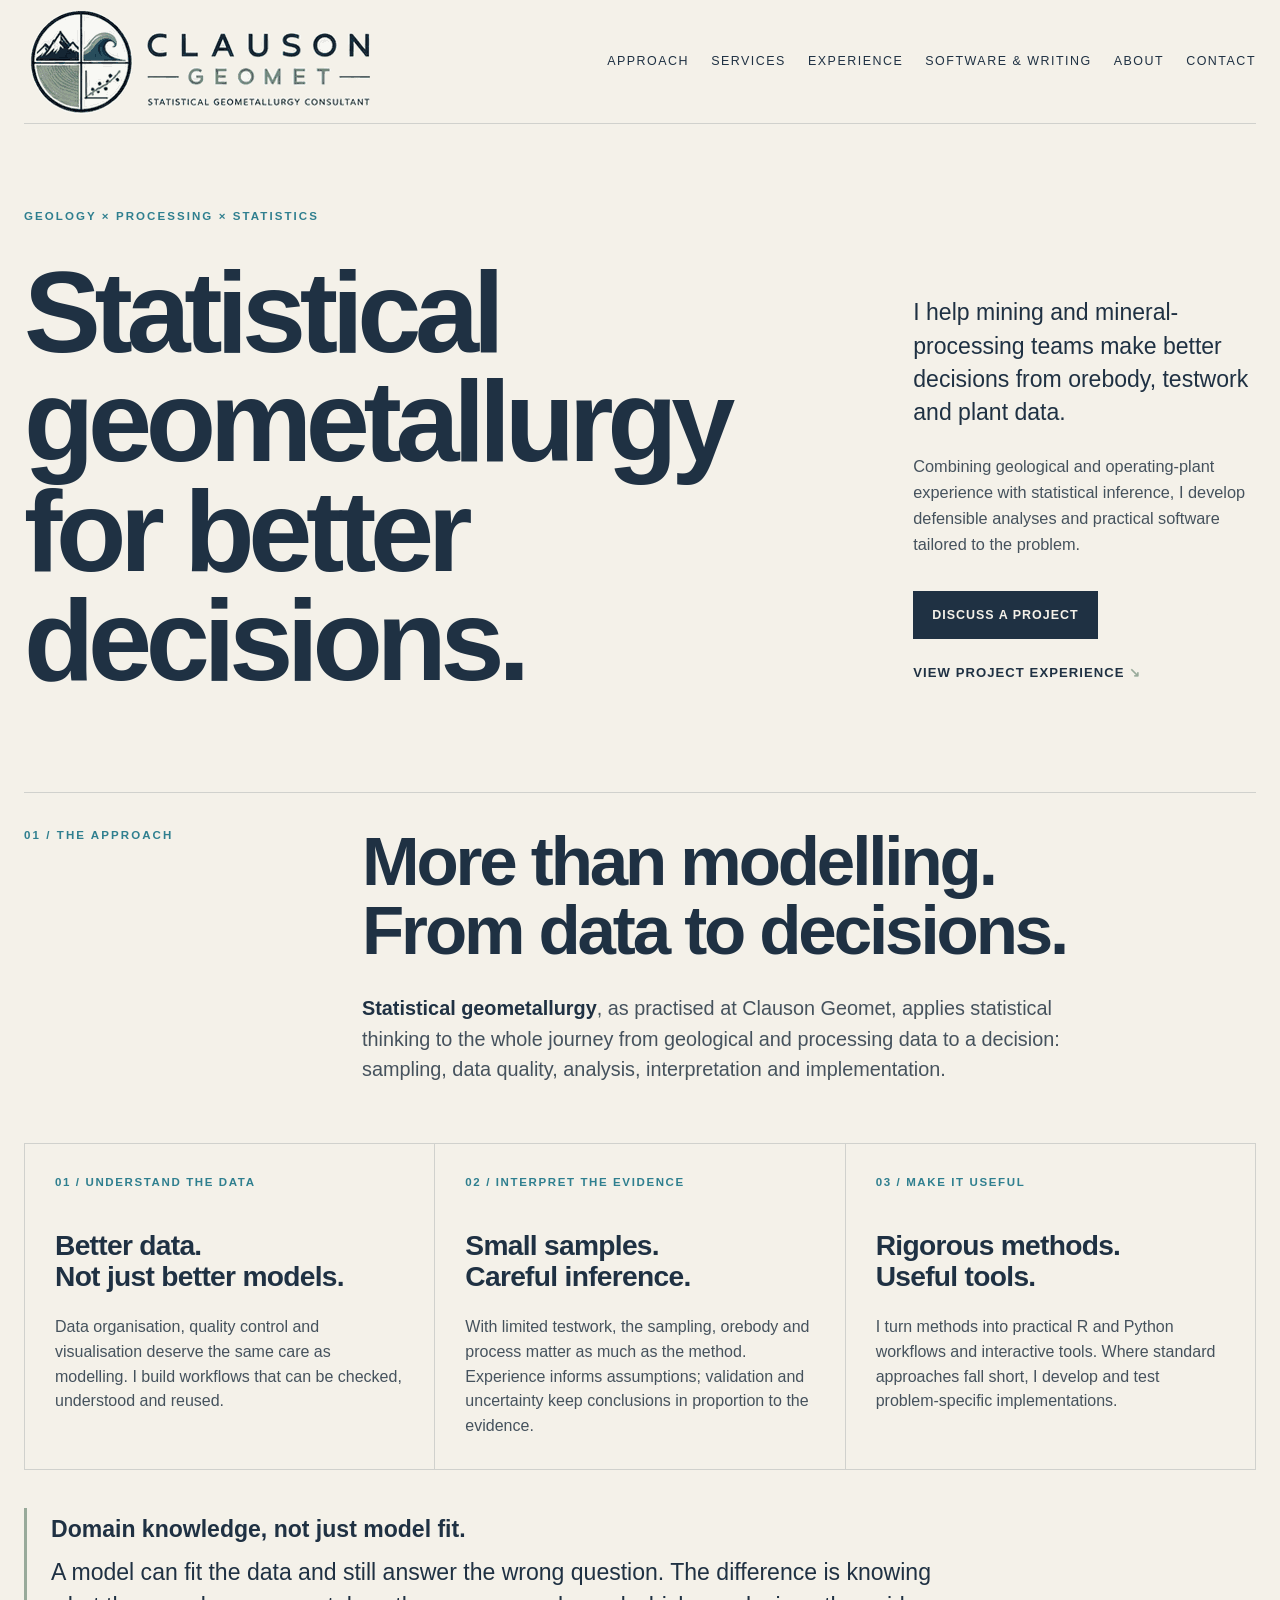
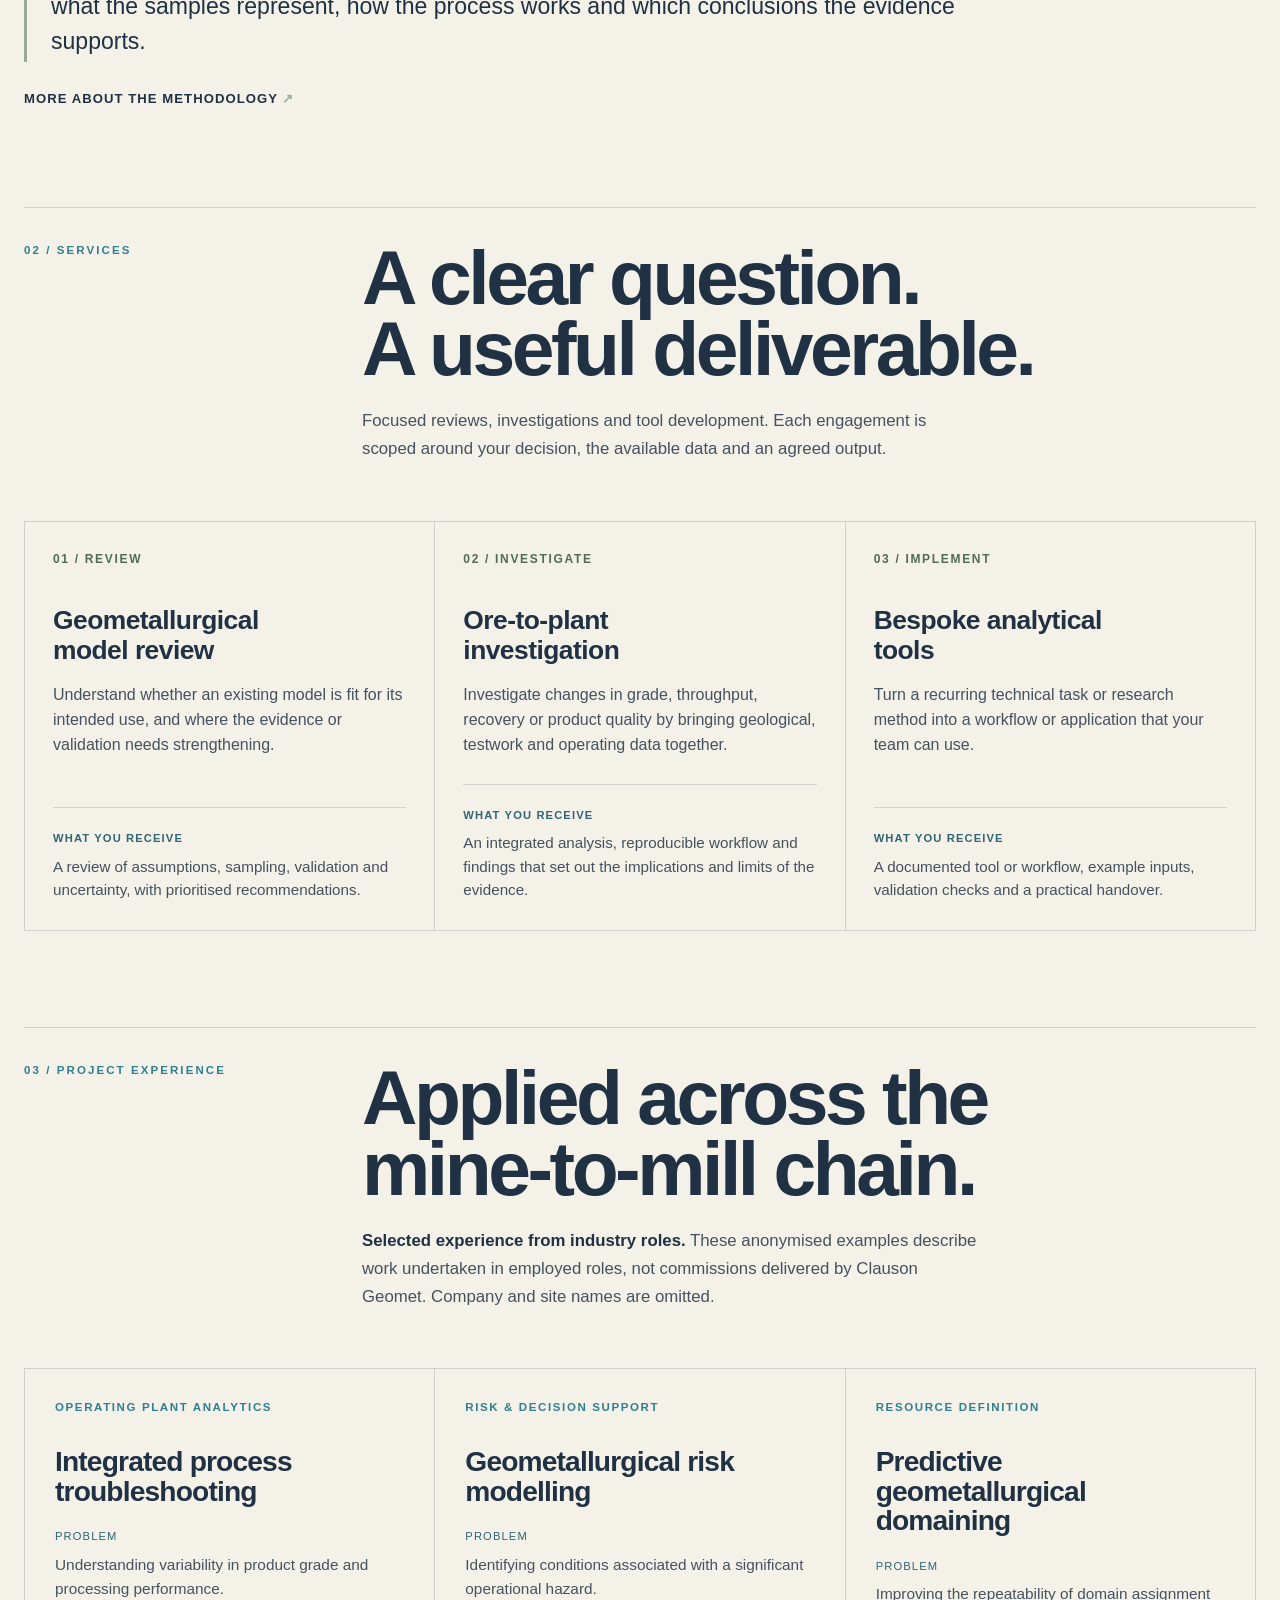
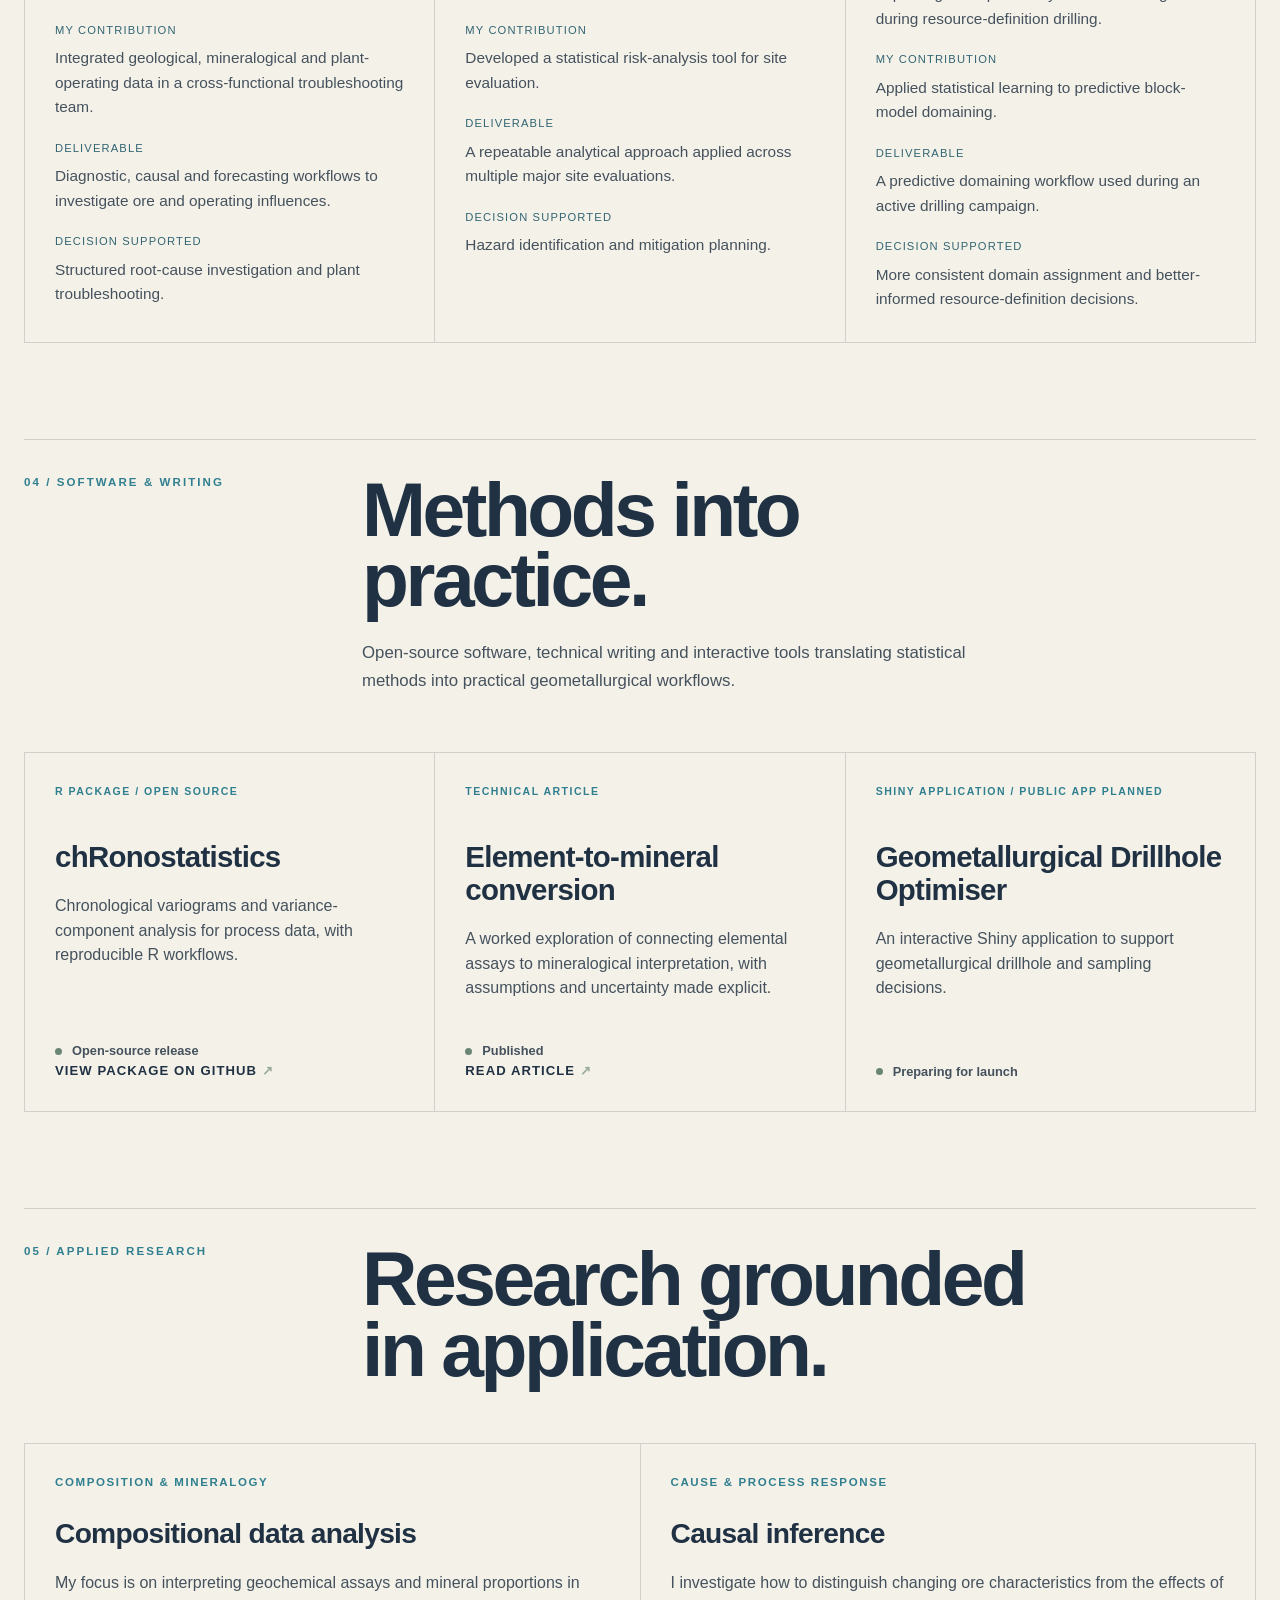
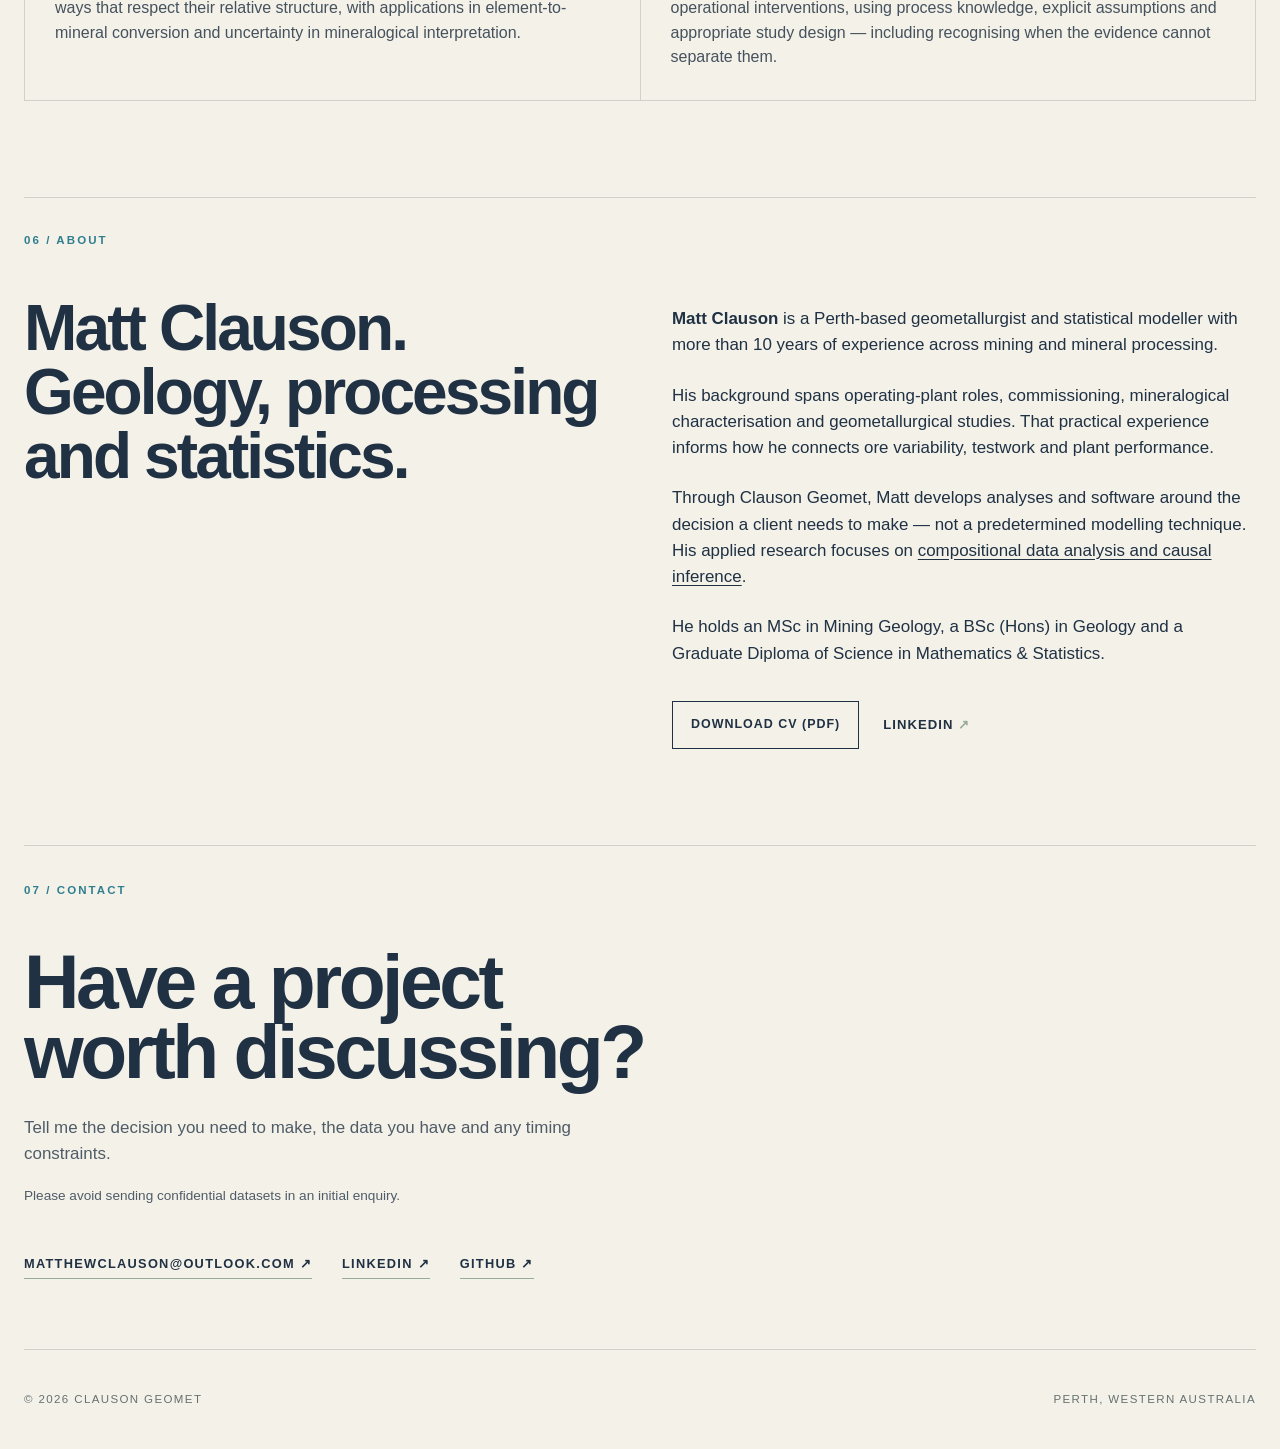
==== index.html @ 9cbee327 "Publish element-to-mineral article link" ====
<!doctype html>
<html lang="en-AU">
<head>
  <meta charset="utf-8">
  <meta name="viewport" content="width=device-width, initial-scale=1">
  <title>Clauson Geomet | Statistical Geometallurgy Consulting</title>
  <meta name="description" content="Geometallurgical consulting for mining and mineral-processing teams. Model reviews, ore-to-plant investigations and practical analytical software by Matt Clauson.">
  <meta name="theme-color" content="#f4f1e9">
  <meta name="robots" content="index,follow,max-image-preview:large">
  <meta name="author" content="Matt Clauson">
  <meta property="og:title" content="Clauson Geomet | Statistical Geometallurgy">
  <meta property="og:description" content="Geological understanding. Defensible inference. Practical implementation. Consulting for mining and mineral-processing teams.">
  <meta property="og:type" content="website">
  <meta property="og:site_name" content="Clauson Geomet">
  <meta property="og:locale" content="en_AU">
  <meta property="og:url" content="https://clausongeomet.com/">
  <meta property="og:image" content="https://clausongeomet.com/assets/social-preview.png">
  <meta property="og:image:width" content="1200">
  <meta property="og:image:height" content="630">
  <meta property="og:image:alt" content="Clauson Geomet — Statistical geometallurgy for better decisions">
  <link rel="canonical" href="https://clausongeomet.com/">
  <meta name="twitter:card" content="summary_large_image">
  <meta name="twitter:title" content="Clauson Geomet | Statistical Geometallurgy">
  <meta name="twitter:description" content="Geological understanding. Defensible inference. Practical implementation. Consulting for mining and mineral-processing teams.">
  <meta name="twitter:image" content="https://clausongeomet.com/assets/social-preview.png">
  <link rel="icon" href="assets/logo-mark-final.png" type="image/png">
  <link rel="stylesheet" href="styles.css">
  <link rel="stylesheet" href="brand-overrides.css">
  <link rel="stylesheet" href="approach.css?v=20260918-launch">
</head>
<body>
  <a class="skip-link" href="#top">Skip to content</a>
  <header class="site-header shell">
    <a class="brand brand-image" href="#top" aria-label="Clauson Geomet home">
      <img src="assets/logo-lockup-final.png" alt="Clauson Geomet — Statistical Geometallurgy Consultant" class="brand-logo-image">
    </a>
    <nav class="nav" aria-label="Primary navigation">
      <a href="#approach">Approach</a><a href="#services">Services</a><a href="#experience">Experience</a><a href="#work">Software &amp; writing</a><a href="#about">About</a><a href="#contact">Contact</a>
    </nav>
  </header>
  <main id="top">
    <section class="hero shell" aria-labelledby="hero-title">
      <div class="eyebrow">GEOLOGY × PROCESSING × STATISTICS</div>
      <div class="hero-grid">
        <h1 id="hero-title">Statistical<br>geometallurgy<br>for better<br>decisions.</h1>
        <div class="hero-side">
          <p class="lede">I help mining and mineral-processing teams make better decisions from orebody, testwork and plant data.</p>
          <p class="hero-detail">Combining geological and operating-plant experience with statistical inference, I develop defensible analyses and practical software tailored to the problem.</p>
          <div class="hero-actions">
            <a class="button button-dark" href="mailto:matthewclauson@outlook.com">Discuss a project</a>
            <a class="text-link" href="#experience">View project experience <span aria-hidden="true">↘</span></a>
          </div>
          <div class="hero-emblem" aria-hidden="true"><img src="assets/logo-mark-final.png" alt=""></div>
        </div>
      </div>
    </section>
    <section id="approach" class="approach shell section-rule" aria-labelledby="approach-title">
      <div class="section-heading">
        <p class="section-index">01 / THE APPROACH</p>
        <div>
          <h2 id="approach-title">More than modelling.<br>From data to decisions.</h2>
          <p class="definition-copy"><strong>Statistical geometallurgy</strong>, as practised at Clauson Geomet, applies statistical thinking to the whole journey from geological and processing data to a decision: sampling, data quality, analysis, interpretation and implementation.</p>
        </div>
      </div>
      <div class="method-grid">
        <article class="method-card">
          <p class="experience-kicker">01 / UNDERSTAND THE DATA</p>
          <h3>Better data.<br>Not just better models.</h3>
          <p>Data organisation, quality control and visualisation deserve the same care as modelling. I build workflows that can be checked, understood and reused.</p>
        </article>
        <article class="method-card">
          <p class="experience-kicker">02 / INTERPRET THE EVIDENCE</p>
          <h3>Small samples.<br>Careful inference.</h3>
          <p>With limited testwork, the sampling, orebody and process matter as much as the method. Experience informs assumptions; validation and uncertainty keep conclusions in proportion to the evidence.</p>
        </article>
        <article class="method-card">
          <p class="experience-kicker">03 / MAKE IT USEFUL</p>
          <h3>Rigorous methods.<br>Useful tools.</h3>
          <p>I turn methods into practical R and Python workflows and interactive tools. Where standard approaches fall short, I develop and test problem-specific implementations.</p>
        </article>
      </div>
      <p class="positioning-callout"><strong>Domain knowledge, not just model fit.</strong> A model can fit the data and still answer the wrong question. The difference is knowing what the samples represent, how the process works and which conclusions the evidence supports.</p>
      <a class="text-link" href="approach/">More about the methodology <span aria-hidden="true">↗</span></a>
    </section>
    <section id="services" class="services shell section-rule" aria-labelledby="services-title">
      <div class="section-heading">
        <p class="section-index">02 / SERVICES</p>
        <div><h2 id="services-title">A clear question.<br>A useful deliverable.</h2>
          <p class="section-intro">Focused reviews, investigations and tool development. Each engagement is scoped around your decision, the available data and an agreed output.</p>
        </div>
      </div>
      <div class="service-grid">
        <article class="service-card engagement-card">
          <div class="card-number">01 / REVIEW</div>
          <h3>Geometallurgical model review</h3>
          <p>Understand whether an existing model is fit for its intended use, and where the evidence or validation needs strengthening.</p>
          <div class="deliverable"><h4>What you receive</h4><p>A review of assumptions, sampling, validation and uncertainty, with prioritised recommendations.</p></div>
        </article>
        <article class="service-card engagement-card">
          <div class="card-number">02 / INVESTIGATE</div>
          <h3>Ore-to-plant investigation</h3>
          <p>Investigate changes in grade, throughput, recovery or product quality by bringing geological, testwork and operating data together.</p>
          <div class="deliverable"><h4>What you receive</h4><p>An integrated analysis, reproducible workflow and findings that set out the implications and limits of the evidence.</p></div>
        </article>
        <article class="service-card engagement-card">
          <div class="card-number">03 / IMPLEMENT</div>
          <h3>Bespoke analytical tools</h3>
          <p>Turn a recurring technical task or research method into a workflow or application that your team can use.</p>
          <div class="deliverable"><h4>What you receive</h4><p>A documented tool or workflow, example inputs, validation checks and a practical handover.</p></div>
        </article>
      </div>
    </section>
    <section id="experience" class="experience shell section-rule" aria-labelledby="experience-title">
      <div class="section-heading">
        <p class="section-index">03 / PROJECT EXPERIENCE</p>
        <div><h2 id="experience-title">Applied across the<br>mine-to-mill chain.</h2>
          <p class="section-intro"><strong>Selected experience from industry roles.</strong> These anonymised examples describe work undertaken in employed roles, not commissions delivered by Clauson Geomet. Company and site names are omitted.</p>
        </div>
      </div>
      <div class="experience-grid">
        <article class="experience-card case-card">
          <p class="experience-kicker">Operating plant analytics</p>
          <h3>Integrated process troubleshooting</h3>
          <dl class="case-detail">
            <dt>Problem</dt><dd>Understanding variability in product grade and processing performance.</dd>
            <dt>My contribution</dt><dd>Integrated geological, mineralogical and plant-operating data in a cross-functional troubleshooting team.</dd>
            <dt>Deliverable</dt><dd>Diagnostic, causal and forecasting workflows to investigate ore and operating influences.</dd>
            <dt>Decision supported</dt><dd>Structured root-cause investigation and plant troubleshooting.</dd>
          </dl>
        </article>
        <article class="experience-card case-card">
          <p class="experience-kicker">Risk &amp; decision support</p>
          <h3>Geometallurgical risk modelling</h3>
          <dl class="case-detail">
            <dt>Problem</dt><dd>Identifying conditions associated with a significant operational hazard.</dd>
            <dt>My contribution</dt><dd>Developed a statistical risk-analysis tool for site evaluation.</dd>
            <dt>Deliverable</dt><dd>A repeatable analytical approach applied across multiple major site evaluations.</dd>
            <dt>Decision supported</dt><dd>Hazard identification and mitigation planning.</dd>
          </dl>
        </article>
        <article class="experience-card case-card">
          <p class="experience-kicker">Resource definition</p>
          <h3>Predictive geometallurgical domaining</h3>
          <dl class="case-detail">
            <dt>Problem</dt><dd>Improving the repeatability of domain assignment during resource-definition drilling.</dd>
            <dt>My contribution</dt><dd>Applied statistical learning to predictive block-model domaining.</dd>
            <dt>Deliverable</dt><dd>A predictive domaining workflow used during an active drilling campaign.</dd>
            <dt>Decision supported</dt><dd>More consistent domain assignment and better-informed resource-definition decisions.</dd>
          </dl>
        </article>
      </div>
    </section>
    <section id="work" class="work shell section-rule" aria-labelledby="work-title">
      <div class="section-heading">
        <p class="section-index">04 / SOFTWARE &amp; WRITING</p>
        <div><h2 id="work-title">Methods into<br>practice.</h2>
          <p class="section-intro">Open-source software, technical writing and interactive tools translating statistical methods into practical geometallurgical workflows.</p>
        </div>
      </div>
      <!-- Replace the relevant release-status paragraph with a real public link only after release. -->
      <div class="resource-grid">
        <article class="resource-card" id="chronostatistics">
          <p class="experience-kicker">R PACKAGE / OPEN SOURCE</p>
          <h3>chRonostatistics</h3>
          <p>Chronological variograms and variance-component analysis for process data, with reproducible R workflows.</p>
          <p class="release-status"><span class="status-dot" aria-hidden="true"></span>Open-source release</p>
          <a class="text-link" href="https://github.com/ClausonGeomet/ChRonostatistics" target="_blank" rel="noopener noreferrer">View package on GitHub <span aria-hidden="true">↗</span></a>
        </article>
        <article class="resource-card" id="element-to-mineral">
          <p class="experience-kicker">TECHNICAL ARTICLE</p>
          <h3>Element-to-mineral conversion</h3>
          <p>A worked exploration of connecting elemental assays to mineralogical interpretation, with assumptions and uncertainty made explicit.</p>
          <p class="release-status"><span class="status-dot" aria-hidden="true"></span>Published</p>
          <a class="text-link" href="https://clausongeomet.com/writing/posts/element-to-mineral-conversion/" target="_blank" rel="noopener noreferrer">Read article <span aria-hidden="true">↗</span></a>
        </article>
        <article class="resource-card" id="drillhole-optimiser">
          <p class="experience-kicker">SHINY APPLICATION / PUBLIC APP PLANNED</p>
          <h3>Geometallurgical Drillhole Optimiser</h3>
          <p>An interactive Shiny application to support geometallurgical drillhole and sampling decisions.</p>
          <p class="release-status"><span class="status-dot" aria-hidden="true"></span>Preparing for launch</p>
        </article>
      </div>
    </section>
    <section id="research" class="research shell section-rule" aria-labelledby="research-title">
      <div class="section-heading">
        <p class="section-index">05 / APPLIED RESEARCH</p>
        <h2 id="research-title">Research grounded<br>in application.</h2>
      </div>
      <div class="research-grid">
        <article class="research-card">
          <p class="experience-kicker">COMPOSITION &amp; MINERALOGY</p>
          <h3>Compositional data analysis</h3>
          <p>My focus is on interpreting geochemical assays and mineral proportions in ways that respect their relative structure, with applications in element-to-mineral conversion and uncertainty in mineralogical interpretation.</p>
        </article>
        <article class="research-card">
          <p class="experience-kicker">CAUSE &amp; PROCESS RESPONSE</p>
          <h3>Causal inference</h3>
          <p>I investigate how to distinguish changing ore characteristics from the effects of operational interventions, using process knowledge, explicit assumptions and appropriate study design — including recognising when the evidence cannot separate them.</p>
        </article>
      </div>
    </section>
    <section id="about" class="about shell section-rule" aria-labelledby="about-title">
      <p class="section-index">06 / ABOUT</p>
      <div class="about-grid">
        <h2 id="about-title">Matt Clauson.<br>Geology, processing<br>and statistics.</h2>
        <div class="about-copy">
          <p><strong>Matt Clauson</strong> is a Perth-based geometallurgist and statistical modeller with more than 10 years of experience across mining and mineral processing.</p>
          <p>His background spans operating-plant roles, commissioning, mineralogical characterisation and geometallurgical studies. That practical experience informs how he connects ore variability, testwork and plant performance.</p>
          <p>Through Clauson Geomet, Matt develops analyses and software around the decision a client needs to make — not a predetermined modelling technique. His applied research focuses on <a href="#research">compositional data analysis and causal inference</a>.</p>
          <p>He holds an MSc in Mining Geology, a BSc (Hons) in Geology and a Graduate Diploma of Science in Mathematics &amp; Statistics.</p>
          <div class="about-actions">
            <a class="button" href="assets/Matthew-Clauson-CV.pdf" target="_blank" rel="noopener noreferrer">Download CV (PDF)</a>
            <a class="text-link" href="https://www.linkedin.com/in/matthewclauson/" target="_blank" rel="noopener noreferrer">LinkedIn <span aria-hidden="true">↗</span></a>
          </div>
        </div>
      </div>
    </section>
    <section id="contact" class="contact shell" aria-labelledby="contact-title">
      <div class="contact-mark" aria-hidden="true"><img src="assets/logo-mark-final.png" alt=""></div>
      <p class="section-index">07 / CONTACT</p>
      <h2 id="contact-title">Have a project<br>worth discussing?</h2>
      <p class="contact-sub">Tell me the decision you need to make, the data you have and any timing constraints.</p>
      <p class="contact-note">Please avoid sending confidential datasets in an initial enquiry.</p>
      <div class="contact-links">
        <a href="mailto:matthewclauson@outlook.com">matthewclauson@outlook.com <span aria-hidden="true">↗</span></a>
        <a href="https://www.linkedin.com/in/matthewclauson/" target="_blank" rel="noopener noreferrer">LinkedIn <span aria-hidden="true">↗</span></a>
        <a href="https://github.com/ClausonGeomet" target="_blank" rel="noopener noreferrer">GitHub <span aria-hidden="true">↗</span></a>
      </div>
    </section>
  </main>
  <footer class="footer shell">
    <span>© <span id="year">2026</span> Clauson Geomet</span><span>Perth, Western Australia</span>
  </footer>
  <script>document.getElementById('year').textContent = new Date().getFullYear();</script>
  <!-- Cloudflare Web Analytics --><script type='module' src='https://static.cloudflareinsights.com/beacon.min.js' data-cf-beacon='{"token": "f19f7dc5e664422d9f7bcd49982e9f7c"}'></script><!-- End Cloudflare Web Analytics -->
</body>
</html>
---- styles.css ----
:root{
  --cream:#f4f1e9;
  --paper:#faf8f3;
  --navy:#1f3143;
  --teal:#2f7f8f;
  --sage:#98aa9a;
  --copper:#b96e45;
  --muted:#6e756f;
  --line:rgba(31,49,67,.17);
  --max:1280px;
}

*{box-sizing:border-box}
html{scroll-behavior:smooth}
body{
  margin:0;
  background:var(--cream);
  color:var(--navy);
  font-family:Inter, ui-sans-serif, -apple-system, BlinkMacSystemFont, "Segoe UI", sans-serif;
  font-size:16px;
  line-height:1.55;
  -webkit-font-smoothing:antialiased;
}
a{color:inherit;text-decoration:none}
img{display:block;max-width:100%}
.shell{width:min(calc(100% - 48px),var(--max));margin-inline:auto}

.site-header{
  min-height:110px;
  display:flex;
  align-items:center;
  justify-content:space-between;
  border-bottom:1px solid var(--line);
}
.brand{display:flex;align-items:center;gap:14px}
.brand-mark{width:58px;height:58px}
.brand-lockup{display:flex;flex-direction:column;gap:2px}
.brand-name{font-weight:800;letter-spacing:.14em;font-size:.92rem;line-height:1.1}
.brand-clauson{color:var(--navy)}
.brand-geomet{color:var(--sage)}
.brand-subtitle{font-size:.52rem;letter-spacing:.16em;text-transform:uppercase;color:#5e6870}
.nav{display:flex;gap:28px;font-size:.78rem;text-transform:uppercase;letter-spacing:.12em}
.nav a{position:relative;padding:8px 0}
.nav a:after{content:"";position:absolute;left:0;bottom:3px;width:0;height:1px;background:var(--sage);transition:width .2s ease}
.nav a:hover:after{width:100%}

.hero{padding:84px 0 96px}
.eyebrow,.section-index{font-size:.72rem;letter-spacing:.18em;text-transform:uppercase;font-weight:700;color:var(--teal)}
.hero-grid{display:grid;grid-template-columns:minmax(0,1.55fr) minmax(300px,.65fr);gap:72px;align-items:end;margin-top:32px}
h1,h2,h3,p{margin-top:0}
h1{
  margin-bottom:0;
  max-width:900px;
  font-size:clamp(4rem,9vw,8.2rem);
  line-height:.82;
  letter-spacing:-.055em;
  font-weight:760;
  text-wrap:balance;
}
.hero-side{position:relative;padding-bottom:12px}
.lede{font-size:clamp(1.15rem,1.8vw,1.55rem);line-height:1.45;max-width:540px}
.hero-actions,.about-actions{display:flex;align-items:center;gap:24px;margin-top:34px;flex-wrap:wrap}
.button{display:inline-flex;align-items:center;justify-content:center;min-height:48px;padding:0 18px;border:1px solid var(--navy);font-size:.78rem;letter-spacing:.08em;text-transform:uppercase;font-weight:700}
.button-dark{background:var(--navy);color:var(--cream)}
.button-dark:hover{background:var(--teal);border-color:var(--teal)}
.button:not(.button-dark):hover{background:rgba(152,170,154,.16)}
.text-link{font-size:.82rem;text-transform:uppercase;letter-spacing:.08em;font-weight:700}
.text-link span{color:var(--sage)}
.hero-emblem{position:absolute;right:-8px;bottom:-45px;width:128px;opacity:.13;transform:rotate(5deg)}

.section-rule{border-top:1px solid var(--line);padding:34px 0 96px}
.statement{display:grid;grid-template-columns:1fr 3fr;gap:40px}
.statement-copy{font-size:clamp(1.8rem,4vw,4.2rem);line-height:1.08;letter-spacing:-.035em;max-width:980px}

.section-heading{display:grid;grid-template-columns:1fr 3fr;gap:40px;margin-bottom:58px}
.section-heading h2,.about h2,.contact h2{font-size:clamp(2.8rem,6vw,6.4rem);line-height:.92;letter-spacing:-.045em;margin:0}
.service-grid{display:grid;grid-template-columns:repeat(3,1fr);border-top:1px solid var(--line);border-left:1px solid var(--line)}
.service-card{min-height:390px;padding:28px;border-right:1px solid var(--line);border-bottom:1px solid var(--line);display:flex;flex-direction:column}
.card-number{font-size:.75rem;letter-spacing:.14em;color:var(--sage);font-weight:700}
.service-card h3{font-size:1.65rem;margin:100px 0 18px;letter-spacing:-.02em;max-width:13ch}
.service-card p{color:#45525d;max-width:32ch;margin-bottom:0}

.work-heading{margin-bottom:42px}
.work-list{border-top:1px solid var(--line)}
.work-row{display:grid;grid-template-columns:180px 1fr 32px;gap:24px;align-items:center;min-height:112px;border-bottom:1px solid var(--line);transition:padding .2s ease,background .2s ease}
.work-row:hover{padding-left:14px;background:rgba(255,255,255,.22)}
.work-type{font-size:.72rem;text-transform:uppercase;letter-spacing:.14em;color:var(--teal);font-weight:700}
.work-title{font-size:clamp(1.35rem,2.6vw,2.7rem);letter-spacing:-.03em}
.work-arrow{color:var(--sage);font-size:1.4rem;text-align:right}

.experience-grid{display:grid;grid-template-columns:repeat(3,1fr);border-top:1px solid var(--line);border-left:1px solid var(--line)}
.experience-card{padding:30px;border-right:1px solid var(--line);border-bottom:1px solid var(--line);min-height:420px;display:flex;flex-direction:column}
.experience-kicker{font-size:.72rem;text-transform:uppercase;letter-spacing:.14em;color:var(--teal);font-weight:700;margin-bottom:80px}
.experience-card h3{font-size:clamp(1.45rem,2.2vw,2.25rem);line-height:1.05;letter-spacing:-.03em;margin-bottom:22px;max-width:14ch}
.experience-card p:last-child{color:#45525d;margin-bottom:0;max-width:38ch}

.about-grid{display:grid;grid-template-columns:1.5fr 1fr;gap:80px;align-items:start;margin-top:46px}
.about-copy{padding-top:10px;font-size:1.18rem}
.about-copy p+p{margin-top:24px}

.contact{position:relative;border-top:1px solid var(--line);padding:36px 0 70px;overflow:hidden}
.contact .section-index{margin-bottom:46px}
.contact h2{max-width:900px}
.contact-sub{margin-top:28px;color:#4f5c67}
.contact-links{display:flex;gap:30px;margin-top:48px;font-size:.8rem;letter-spacing:.1em;text-transform:uppercase;font-weight:700;flex-wrap:wrap}
.contact-links a{border-bottom:1px solid var(--sage);padding-bottom:5px}
.contact-mark{position:absolute;width:min(36vw,440px);right:0;top:40px;opacity:.075;pointer-events:none}

.footer{border-top:1px solid var(--line);min-height:100px;display:flex;justify-content:space-between;align-items:center;font-size:.72rem;text-transform:uppercase;letter-spacing:.12em;color:#66716f}

@media(max-width:900px){
  .site-header{min-height:90px}
  .nav{display:none}
  .hero{padding:58px 0 72px}
  .hero-grid,.statement,.section-heading,.about-grid{grid-template-columns:1fr;gap:32px}
  .hero-side{max-width:620px}
  .hero-emblem{width:94px;bottom:-25px}
  .statement-copy{font-size:2.4rem}
  .service-grid,.experience-grid{grid-template-columns:1fr}
  .service-card,.experience-card{min-height:auto}
  .service-card h3{margin-top:58px}
  .experience-kicker{margin-bottom:46px}
  .work-row{grid-template-columns:120px 1fr 22px}
  .about-grid{gap:36px}
}

@media(max-width:600px){
  .shell{width:min(calc(100% - 28px),var(--max))}
  .brand-name{font-size:.72rem}
  .brand-subtitle{display:none}
  .brand-mark{width:46px;height:46px}
  h1{font-size:clamp(3.2rem,18vw,5rem)}
  .hero-grid{gap:36px}
  .hero-actions,.about-actions{align-items:flex-start;flex-direction:column}
  .section-rule{padding-bottom:70px}
  .section-heading h2,.about h2,.contact h2{font-size:clamp(2.6rem,14vw,4.4rem)}
  .work-row{grid-template-columns:1fr 22px;gap:10px;padding:24px 0}
  .work-type{grid-column:1 / -1}
  .work-title{font-size:1.4rem}
  .footer{flex-direction:column;justify-content:center;gap:8px;align-items:flex-start}
}
---- brand-overrides.css ----
.brand-image{display:block;line-height:0;flex:0 0 auto}.brand-logo-image{display:block;width:352px;max-width:36vw;height:auto}.site-header{min-height:124px}@media(max-width:1050px){.brand-logo-image{width:300px;max-width:42vw}.nav{gap:18px;font-size:.7rem}}@media(max-width:900px){.site-header{min-height:98px}.brand-logo-image{width:300px;max-width:72vw}}@media(max-width:600px){.brand-logo-image{width:255px;max-width:78vw}.site-header{min-height:88px}}
---- approach.css ----
/* Statistical geometallurgy positioning; preserves the existing brand palette. */
.site-header{gap:28px}
.nav{flex-wrap:wrap;justify-content:flex-end;column-gap:22px;row-gap:0}
.nav a{white-space:nowrap}
.skip-link{position:absolute;left:16px;top:-100px;z-index:10;background:var(--navy);color:var(--cream);padding:12px 18px}
.skip-link:focus{top:12px}
a:focus-visible,summary:focus-visible{outline:2px solid var(--teal);outline-offset:5px}
#approach,#research{scroll-margin-top:24px}
.approach .section-heading h2{font-size:clamp(2.6rem,5.4vw,5.8rem);line-height:1}
.definition-copy{max-width:67ch;margin:28px 0 0;font-size:clamp(1.1rem,1.55vw,1.3rem);color:#45525d}
.definition-copy strong{color:var(--navy)}
.method-grid,.research-grid{display:grid;border-top:1px solid var(--line);border-left:1px solid var(--line)}
.method-grid{grid-template-columns:repeat(3,minmax(0,1fr))}
.research-grid{grid-template-columns:repeat(2,minmax(0,1fr))}
.method-card,.research-card{min-width:0;padding:30px;border-right:1px solid var(--line);border-bottom:1px solid var(--line)}
.method-card .experience-kicker,.research-card .experience-kicker{margin-bottom:38px}
.method-card h3,.research-card h3{font-size:clamp(1.4rem,2.2vw,2rem);line-height:1.12;letter-spacing:-.025em;margin-bottom:22px}
.method-card>p:last-child,.research-card>p{color:#45525d}
.method-card>p:last-child{margin-bottom:0}
.research-card>.experience-kicker{color:var(--teal)}
.positioning-callout{max-width:960px;border-left:3px solid var(--sage);padding:4px 0 4px 24px;margin:38px 0 24px;font-size:clamp(1.1rem,1.8vw,1.45rem);line-height:1.5}
.positioning-callout strong{display:block;margin-bottom:8px}
.inspiration-note,.method-sources{font-size:.88rem;line-height:1.65;color:#45525d}
.inspiration-note{max-width:96ch;margin-bottom:0}
.inspiration-note a,.method-sources a,.about-copy>p a{text-decoration:underline;text-underline-offset:3px}
.research-card .research-question{border-top:1px solid var(--line);padding-top:20px;margin:24px 0 0;color:var(--navy);font-weight:600}
.method-sources{margin-top:28px;max-width:100ch}
.method-sources summary{cursor:pointer;font-weight:700;color:var(--navy);padding:10px 0}
.method-sources ul{padding-left:22px}
.method-sources li+li{margin-top:10px}
@media(max-width:900px){
  .method-grid{grid-template-columns:1fr}
  .method-card .experience-kicker{margin-bottom:22px}
  .site-header{flex-wrap:wrap;gap:12px;padding-block:16px}
  .nav{display:flex;width:100%;justify-content:flex-start;font-size:.67rem;gap:2px 20px}
}
@media(max-width:600px){
  h1{font-size:clamp(2.45rem,13.2vw,5rem)}
  .research-grid{grid-template-columns:1fr}
  .method-card,.research-card{padding:24px}
  .positioning-callout{padding-left:18px}
  .contact-links a{overflow-wrap:anywhere}
}
@media(prefers-reduced-motion:reduce){html{scroll-behavior:auto}*,*::before,*::after{transition:none!important}}

/* Client-facing homepage and supporting methodology page. */
section[id]{scroll-margin-top:24px}
.hero h1{line-height:.95}
.hero-detail{font-size:1.02rem;line-height:1.6;color:#45525d;max-width:48ch}
.hero-emblem{pointer-events:none}
.section-intro{font-size:1.05rem;line-height:1.65;max-width:66ch;margin:24px 0 0;color:#45525d}
.section-intro strong{color:var(--navy)}
.card-number{color:#526b59}
.engagement-card{min-height:0;padding:28px}
.engagement-card h3{margin:38px 0 18px;max-width:19ch;line-height:1.12}
.engagement-card>p{margin-bottom:26px;max-width:none}
.deliverable{margin-top:auto;padding-top:22px;border-top:1px solid var(--line)}
.deliverable h4,.case-detail dt{font-size:.7rem;letter-spacing:.1em;text-transform:uppercase;color:#326573;margin:0 0 7px}
.deliverable p{max-width:none;font-size:.95rem}
.case-card{min-height:0}
.case-card .experience-kicker{margin-bottom:30px}
.case-card h3{max-width:18ch}
.case-detail{margin:0}
.case-detail dd{margin:0 0 20px;color:#45525d;font-size:.96rem;line-height:1.6}
.case-detail dd:last-child{margin-bottom:0}
.resource-grid{display:grid;grid-template-columns:repeat(3,minmax(0,1fr));border-top:1px solid var(--line);border-left:1px solid var(--line)}
.resource-card{min-width:0;padding:30px;border-right:1px solid var(--line);border-bottom:1px solid var(--line);display:flex;flex-direction:column}
.resource-card .experience-kicker{min-height:2.6em;margin-bottom:30px;font-size:.66rem}
.resource-card h3{font-size:clamp(1.5rem,2.3vw,2rem);line-height:1.12;letter-spacing:-.025em;overflow-wrap:anywhere;margin:0 0 20px}
.resource-card>p:not(.experience-kicker){color:#45525d}
.resource-card .release-status{display:flex;gap:10px;align-items:center;font-size:.8rem;font-weight:600;margin:auto 0 0;padding-top:24px;color:#344d40}
.status-dot{display:inline-block;flex:0 0 7px;width:7px;height:7px;border-radius:50%;background:#6b8574}
.research-card .experience-kicker{margin-bottom:26px}
.research-card>p:last-child{margin-bottom:0}
.about-grid{grid-template-columns:minmax(0,1fr) minmax(0,1fr);gap:64px}
.about h2{font-size:clamp(2.6rem,5vw,5rem);line-height:1}
.about-copy{font-size:1.06rem}
.contact-sub{max-width:64ch;font-size:1.06rem}
.contact-note{max-width:65ch;font-size:.85rem;color:#4f5c67}
.methodology-main{padding-block:70px 90px}
.methodology-heading{padding-bottom:42px;border-bottom:1px solid var(--line)}
.methodology-heading h1{font-size:clamp(2.6rem,6.5vw,6.3rem);line-height:1;max-width:22ch}
.methodology-content{max-width:78ch;margin:0 auto}
.methodology-content section{padding-top:42px;font-size:1.08rem;line-height:1.7}
.methodology-content h2{font-size:clamp(1.65rem,3vw,2.4rem);line-height:1.12;letter-spacing:-.025em;margin-bottom:20px}
.methodology-content p a{text-decoration:underline;text-underline-offset:3px}
.methodology-actions{display:flex;flex-wrap:wrap;gap:24px;align-items:center;margin-top:42px}
@media(max-width:1100px) and (min-width:901px){.hero-grid{gap:42px}.hero h1{font-size:7.4vw}}
@media(max-width:900px){
  .service-grid,.experience-grid,.resource-grid{grid-template-columns:1fr}
  .about-grid{grid-template-columns:1fr;gap:32px}
  .resource-card .experience-kicker{min-height:0;margin-bottom:20px}
  .engagement-card h3{margin-top:26px;max-width:none}
  .resource-card h3,.case-card h3{max-width:none}
  .methodology-main{padding-block:48px 70px}
}
@media(max-width:600px){
  .engagement-card,.case-card,.resource-card{padding:24px}
  .methodology-actions{align-items:flex-start;flex-direction:column}
  .methodology-heading h1{font-size:clamp(2.2rem,9vw,3.4rem)}
}
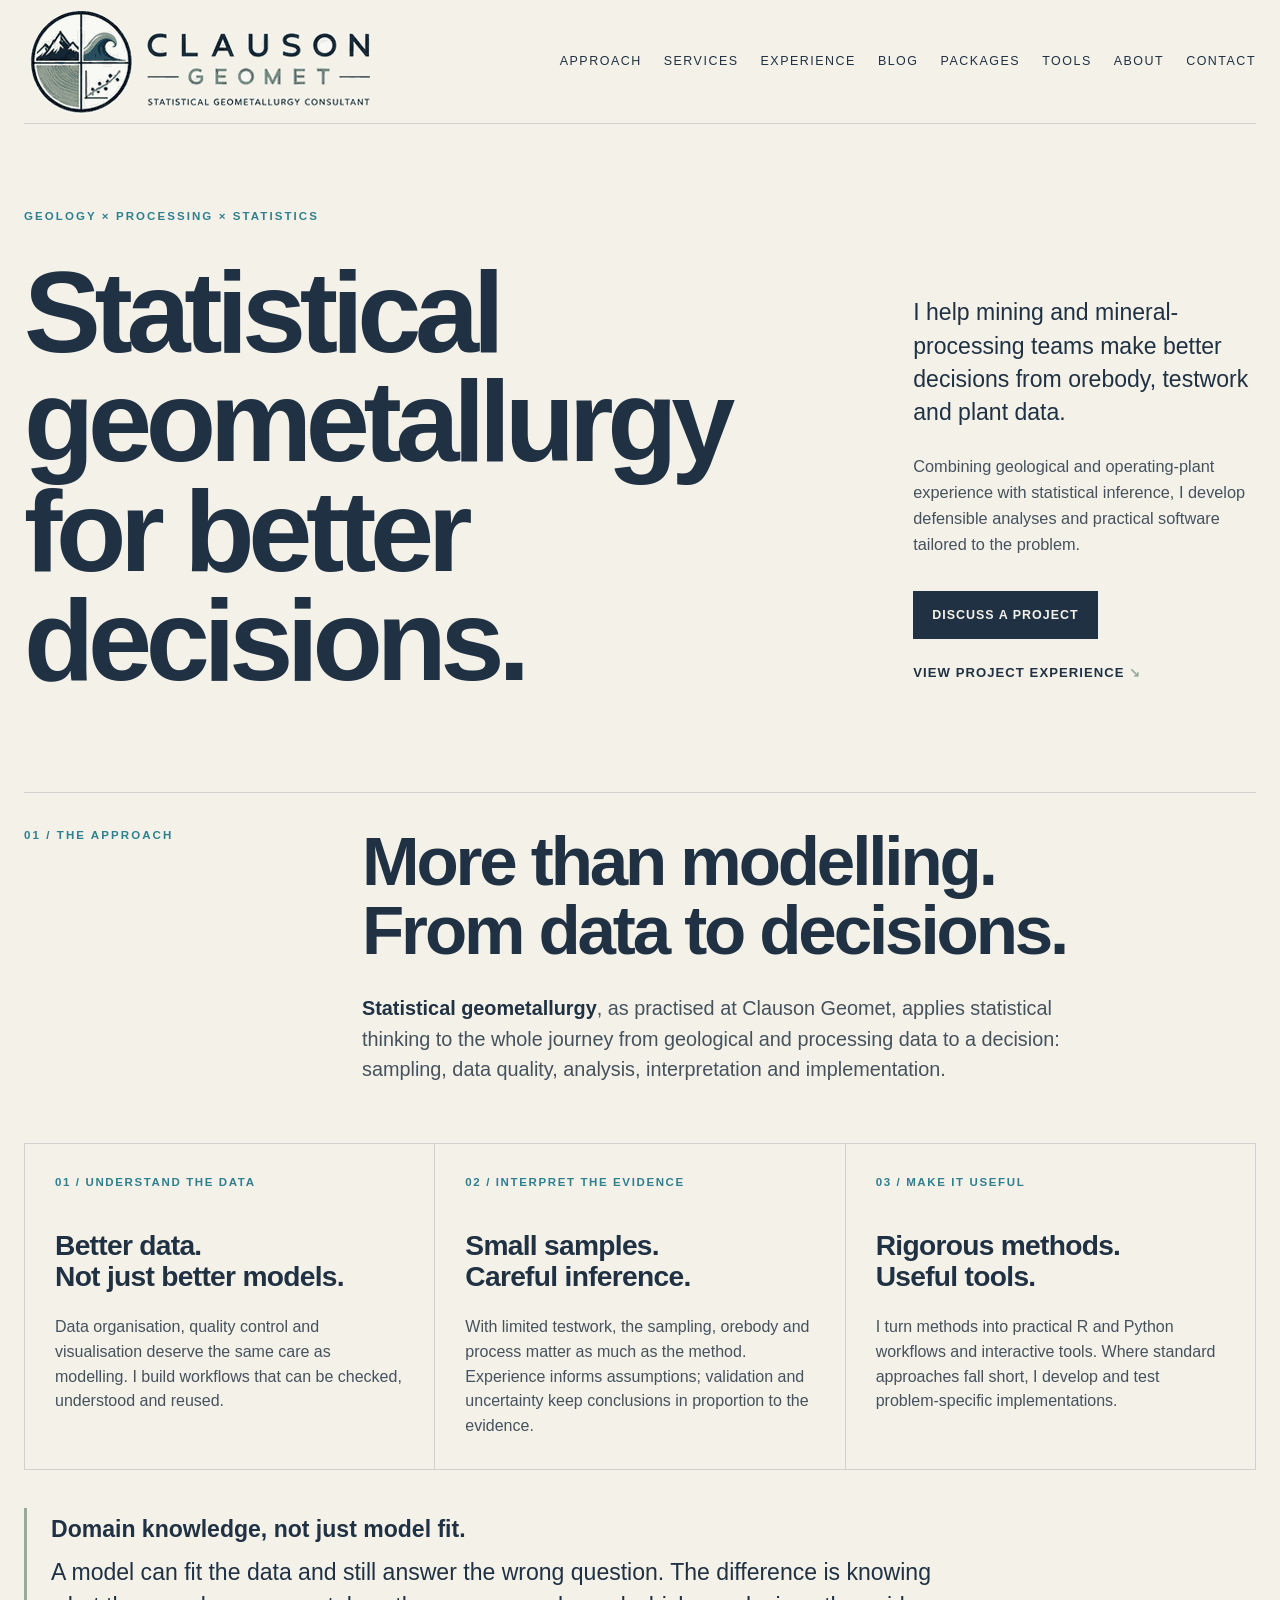
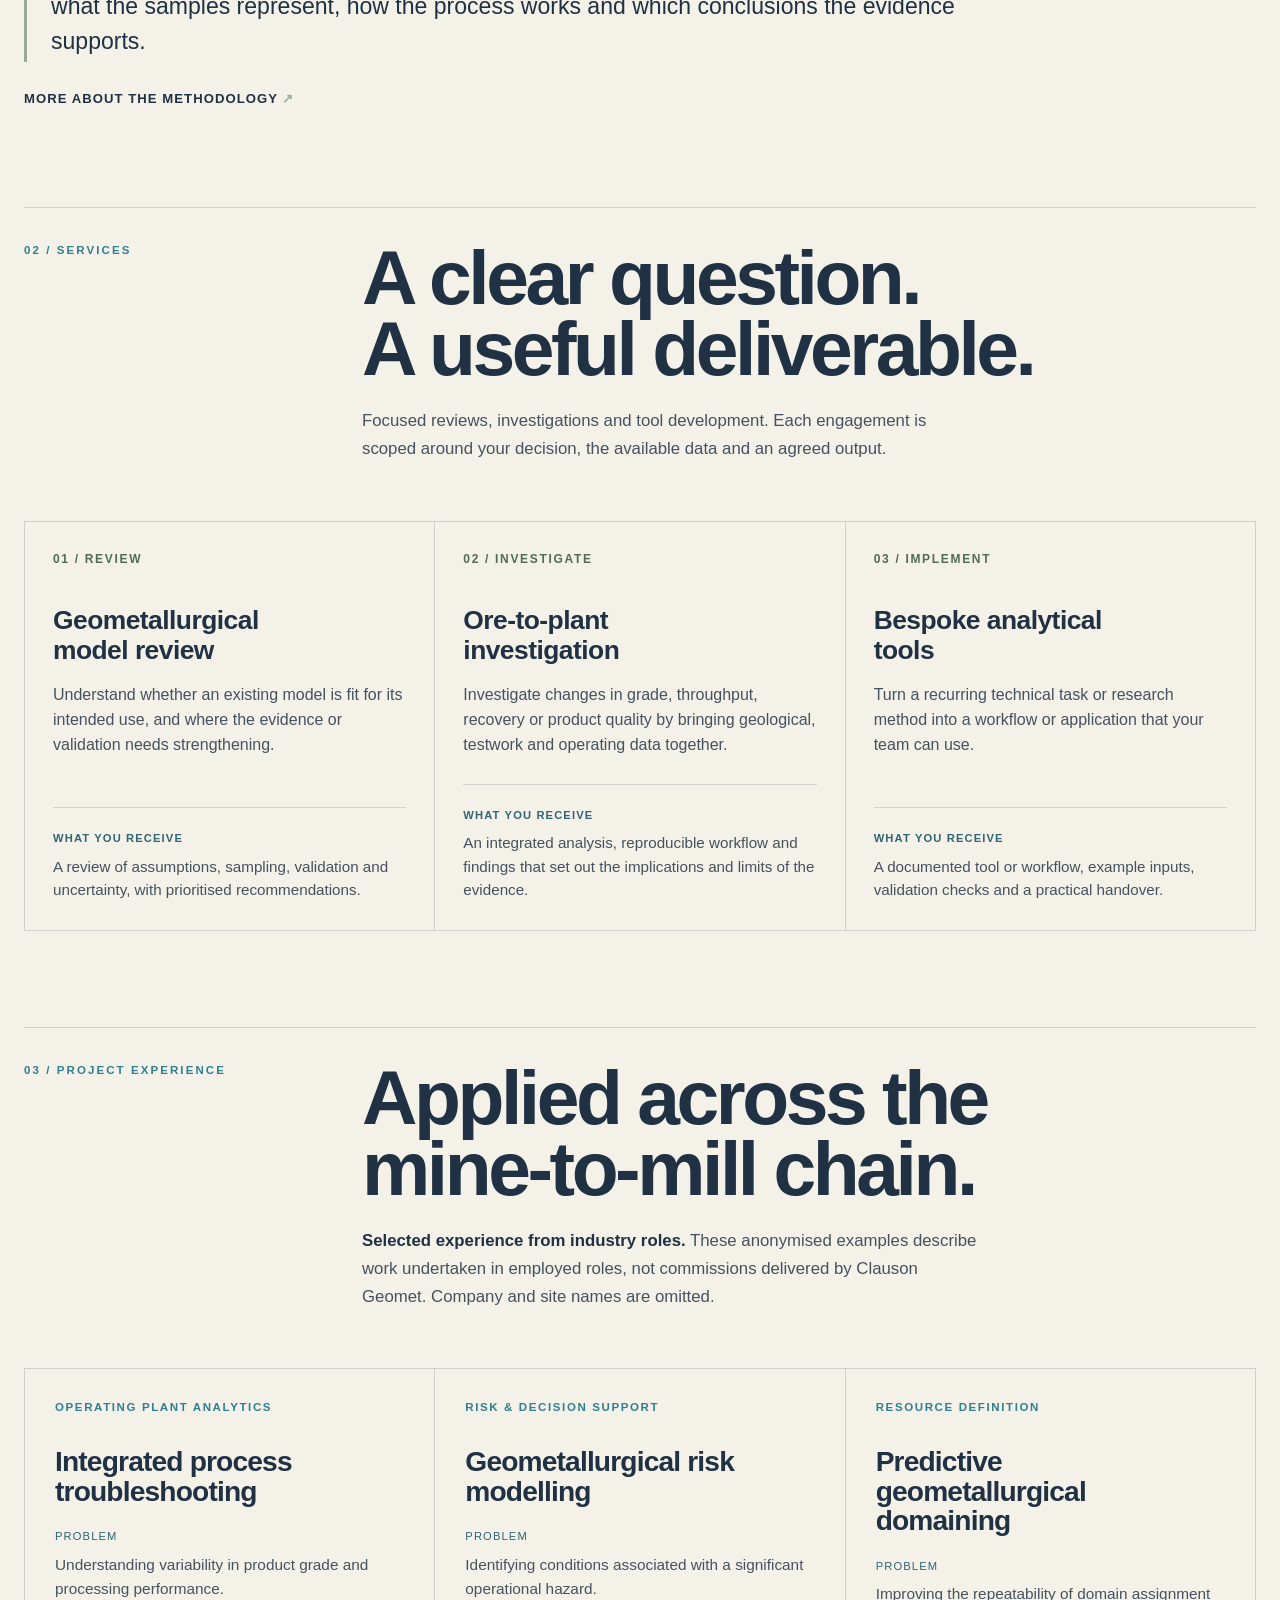
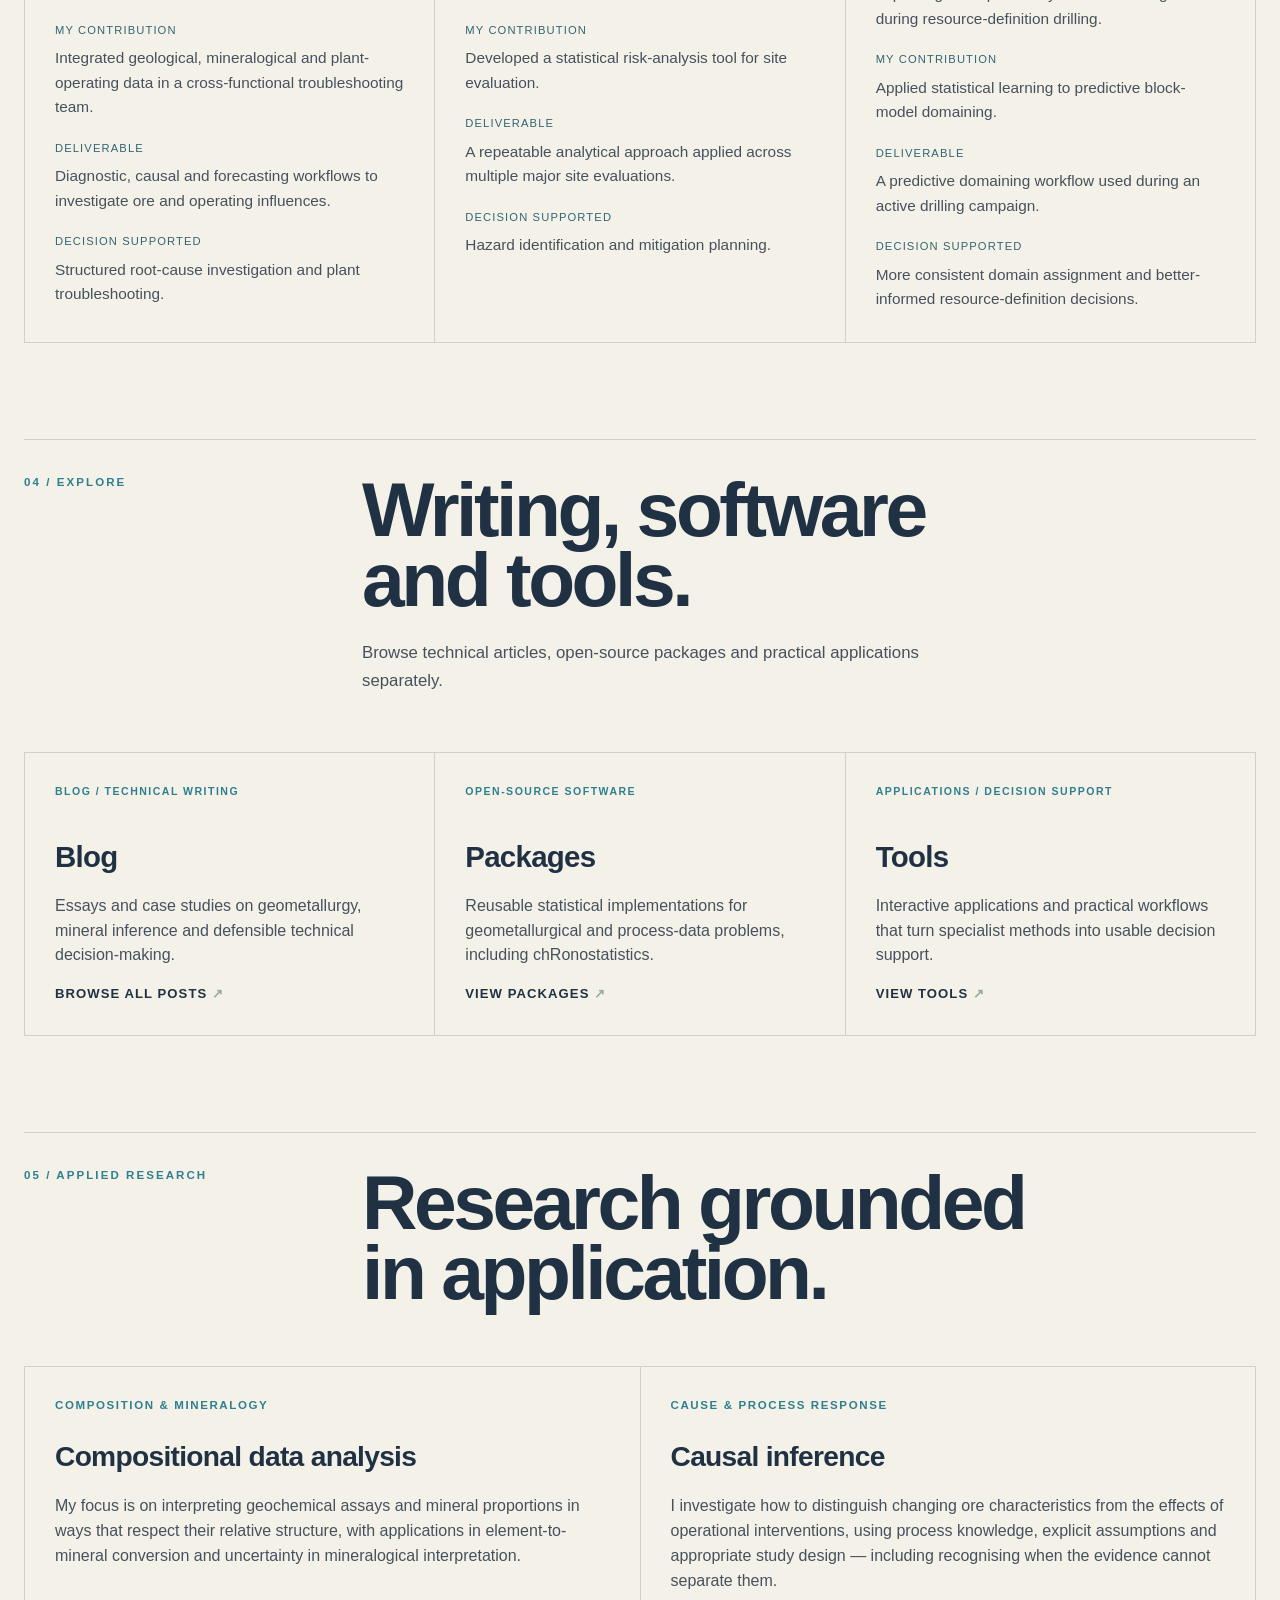
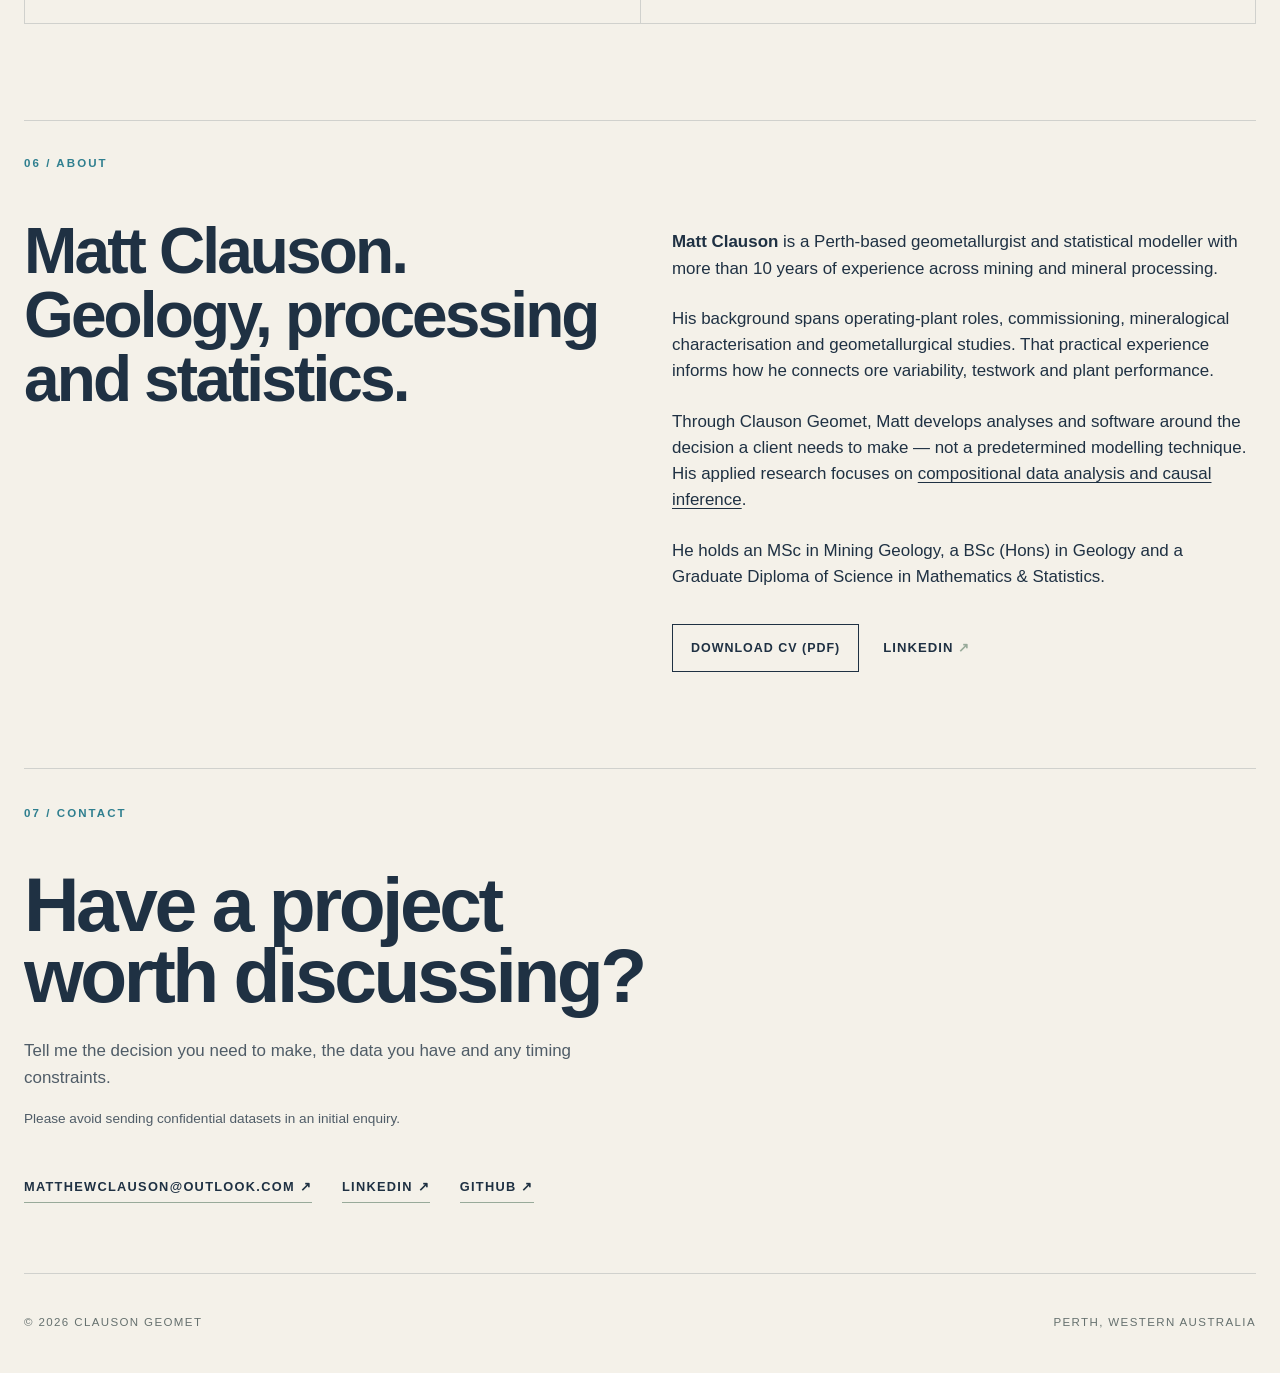
==== commit ca7dc4a5: "Separate blog packages and tools navigation" ====
--- a/index.html
+++ b/index.html
@@ -35,7 +35,7 @@
       <img src="assets/logo-lockup-final.png" alt="Clauson Geomet — Statistical Geometallurgy Consultant" class="brand-logo-image">
     </a>
     <nav class="nav" aria-label="Primary navigation">
-      <a href="#approach">Approach</a><a href="#services">Services</a><a href="#experience">Experience</a><a href="#work">Software &amp; writing</a><a href="#about">About</a><a href="#contact">Contact</a>
+      <a href="#approach">Approach</a><a href="#services">Services</a><a href="#experience">Experience</a><a href="/writing/">Blog</a><a href="packages/">Packages</a><a href="tools/">Tools</a><a href="#about">About</a><a href="#contact">Contact</a>
     </nav>
   </header>
   <main id="top">
@@ -152,32 +152,29 @@
     </section>
     <section id="work" class="work shell section-rule" aria-labelledby="work-title">
       <div class="section-heading">
-        <p class="section-index">04 / SOFTWARE &amp; WRITING</p>
-        <div><h2 id="work-title">Methods into<br>practice.</h2>
-          <p class="section-intro">Open-source software, technical writing and interactive tools translating statistical methods into practical geometallurgical workflows.</p>
-        </div>
-      </div>
-      <!-- Replace the relevant release-status paragraph with a real public link only after release. -->
+        <p class="section-index">04 / EXPLORE</p>
+        <div><h2 id="work-title">Writing, software<br>and tools.</h2>
+          <p class="section-intro">Browse technical articles, open-source packages and practical applications separately.</p>
+        </div>
+      </div>
       <div class="resource-grid">
-        <article class="resource-card" id="chronostatistics">
-          <p class="experience-kicker">R PACKAGE / OPEN SOURCE</p>
-          <h3>chRonostatistics</h3>
-          <p>Chronological variograms and variance-component analysis for process data, with reproducible R workflows.</p>
-          <p class="release-status"><span class="status-dot" aria-hidden="true"></span>Open-source release</p>
-          <a class="text-link" href="https://github.com/ClausonGeomet/ChRonostatistics" target="_blank" rel="noopener noreferrer">View package on GitHub <span aria-hidden="true">↗</span></a>
-        </article>
-        <article class="resource-card" id="element-to-mineral">
-          <p class="experience-kicker">TECHNICAL ARTICLE</p>
-          <h3>Element-to-mineral conversion</h3>
-          <p>A worked exploration of connecting elemental assays to mineralogical interpretation, with assumptions and uncertainty made explicit.</p>
-          <p class="release-status"><span class="status-dot" aria-hidden="true"></span>Published</p>
-          <a class="text-link" href="https://clausongeomet.com/writing/posts/element-to-mineral-conversion/" target="_blank" rel="noopener noreferrer">Read article <span aria-hidden="true">↗</span></a>
-        </article>
-        <article class="resource-card" id="drillhole-optimiser">
-          <p class="experience-kicker">SHINY APPLICATION / PUBLIC APP PLANNED</p>
-          <h3>Geometallurgical Drillhole Optimiser</h3>
-          <p>An interactive Shiny application to support geometallurgical drillhole and sampling decisions.</p>
-          <p class="release-status"><span class="status-dot" aria-hidden="true"></span>Preparing for launch</p>
+        <article class="resource-card">
+          <p class="experience-kicker">BLOG / TECHNICAL WRITING</p>
+          <h3>Blog</h3>
+          <p>Essays and case studies on geometallurgy, mineral inference and defensible technical decision-making.</p>
+          <a class="text-link" href="/writing/">Browse all posts <span aria-hidden="true">↗</span></a>
+        </article>
+        <article class="resource-card">
+          <p class="experience-kicker">OPEN-SOURCE SOFTWARE</p>
+          <h3>Packages</h3>
+          <p>Reusable statistical implementations for geometallurgical and process-data problems, including chRonostatistics.</p>
+          <a class="text-link" href="packages/">View packages <span aria-hidden="true">↗</span></a>
+        </article>
+        <article class="resource-card">
+          <p class="experience-kicker">APPLICATIONS / DECISION SUPPORT</p>
+          <h3>Tools</h3>
+          <p>Interactive applications and practical workflows that turn specialist methods into usable decision support.</p>
+          <a class="text-link" href="tools/">View tools <span aria-hidden="true">↗</span></a>
         </article>
       </div>
     </section>
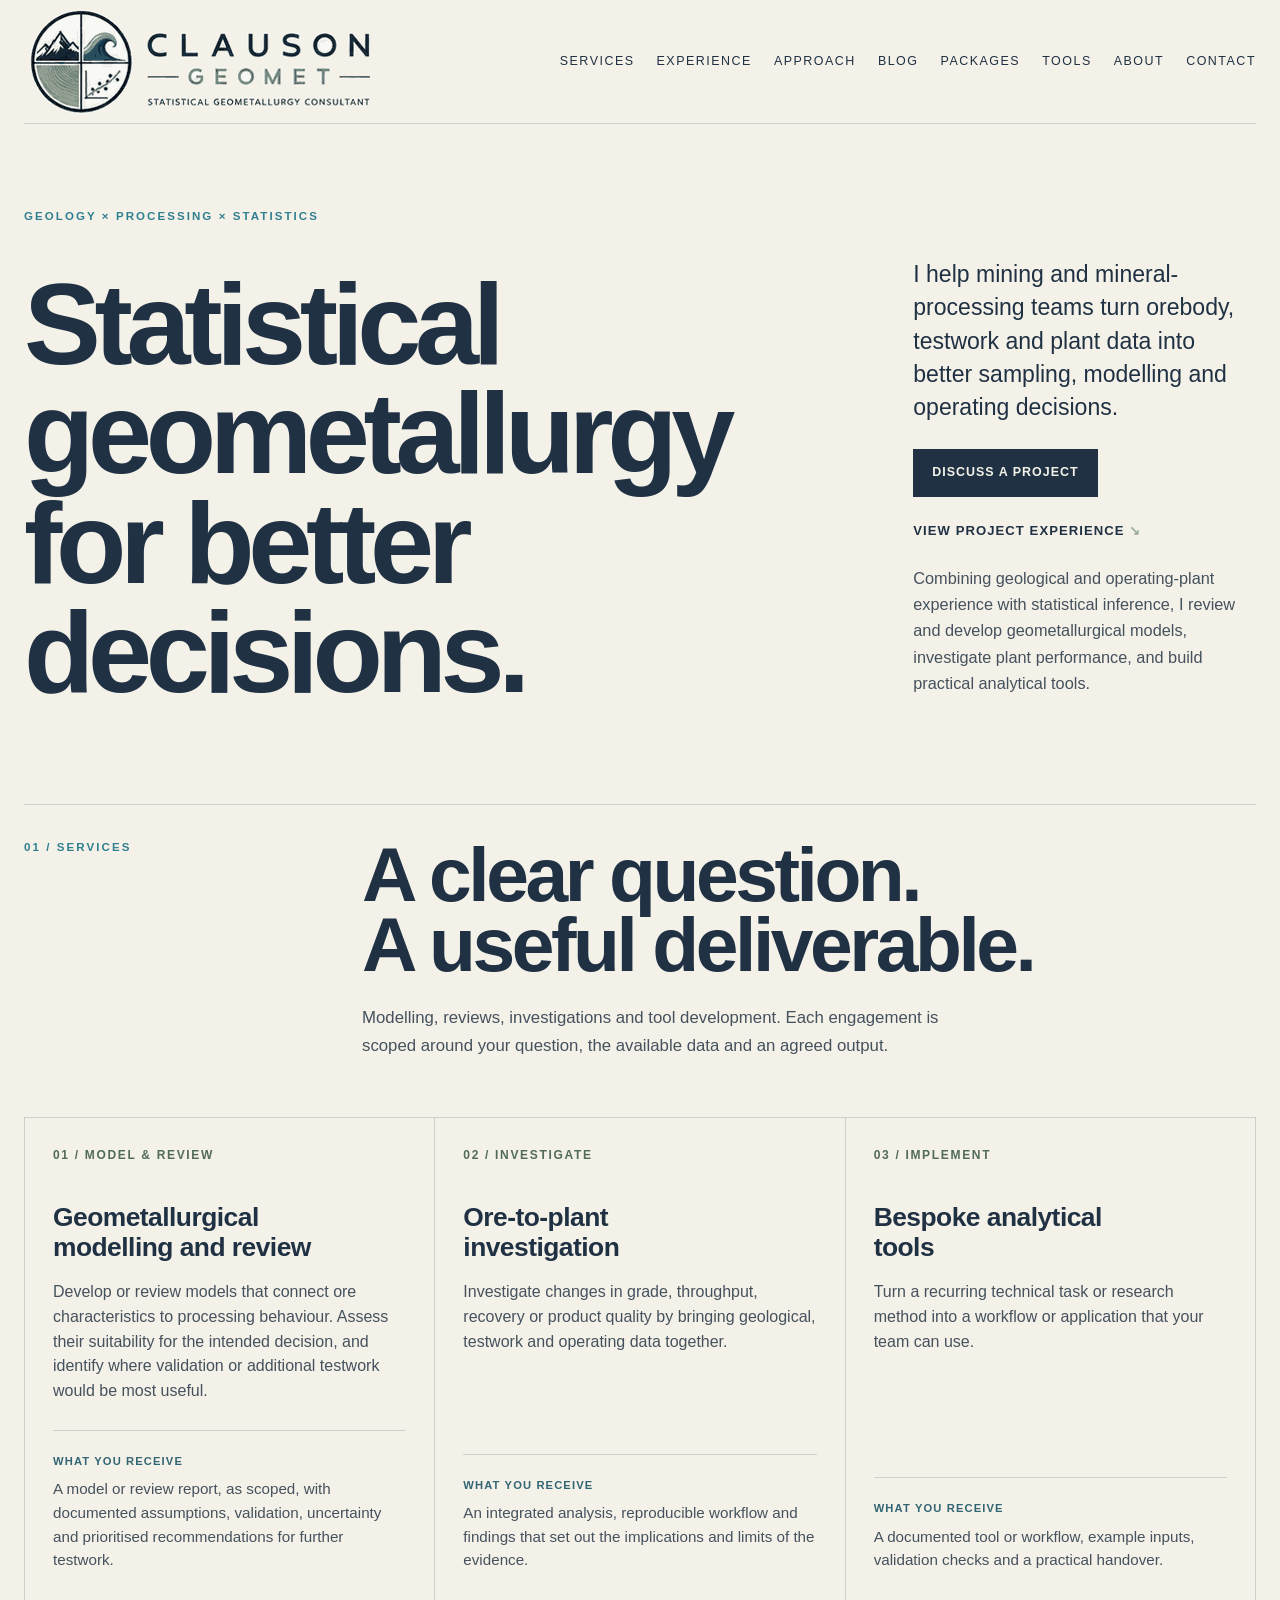
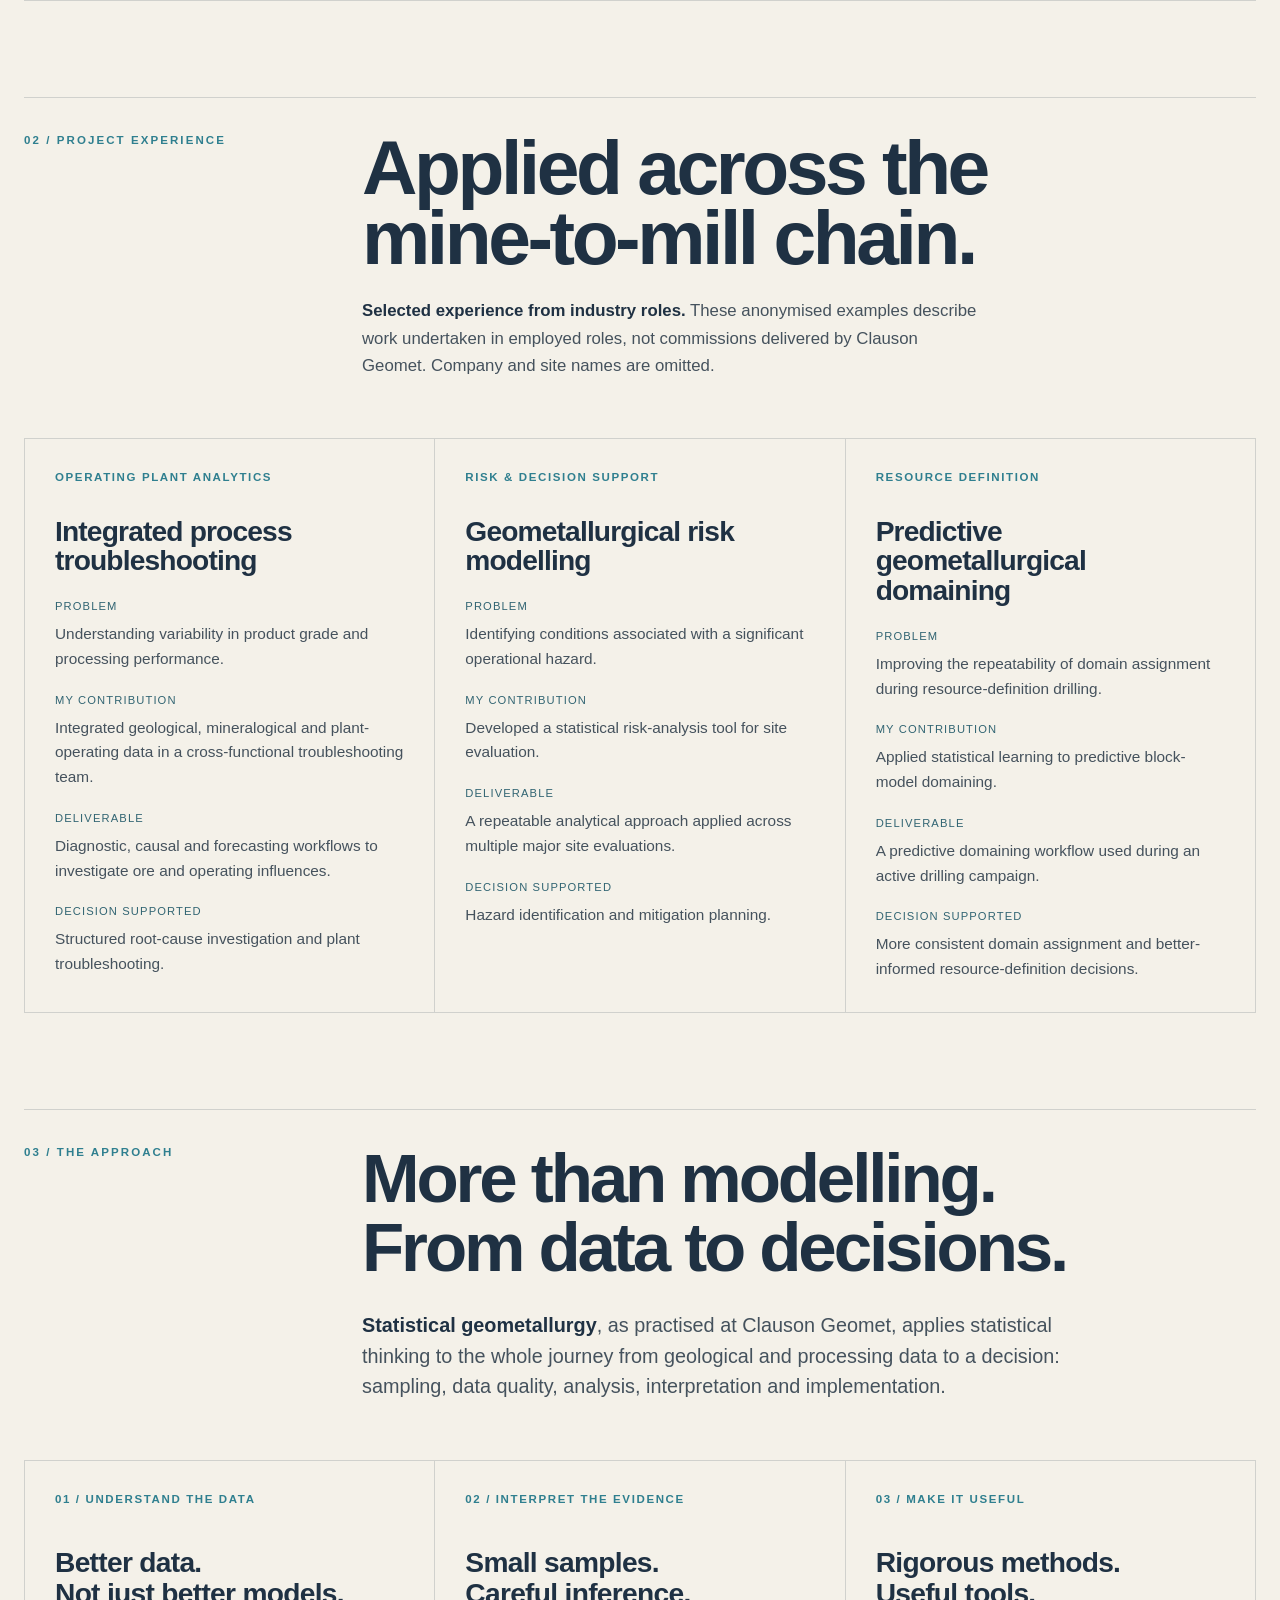
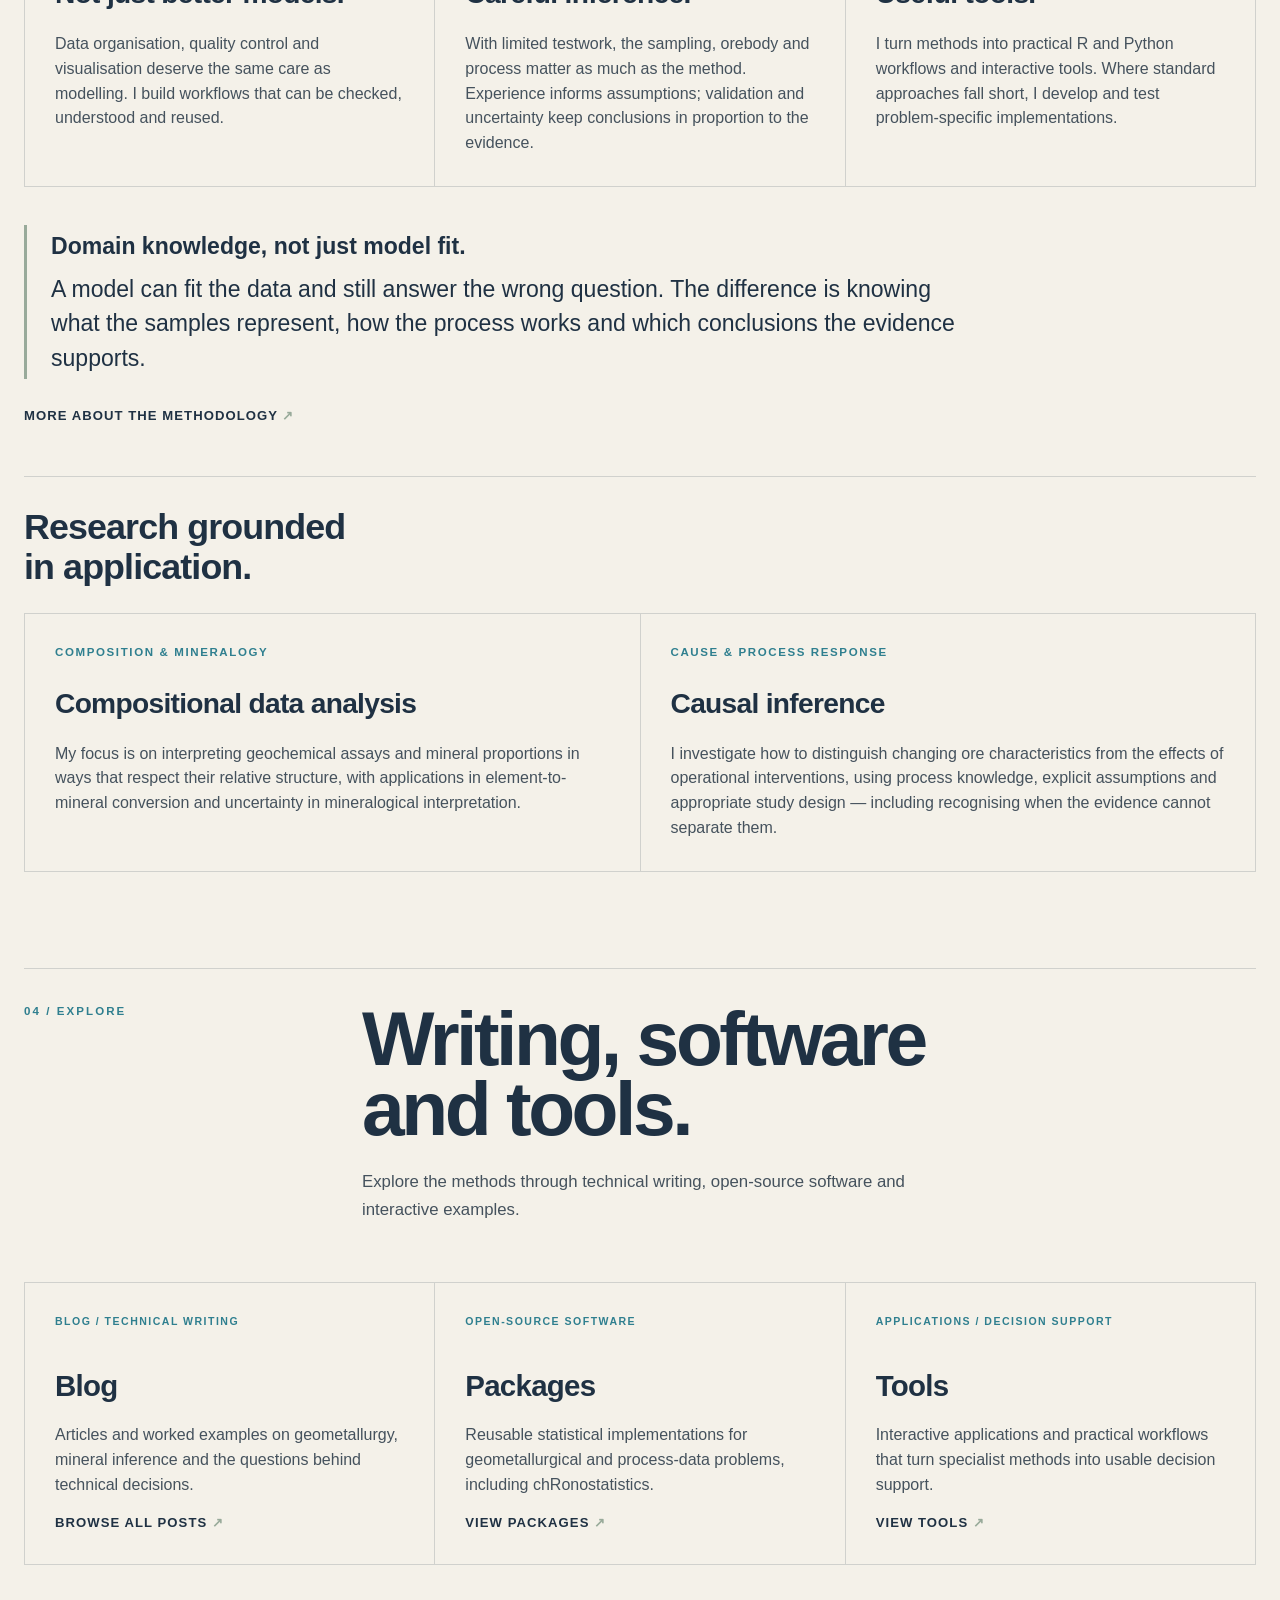
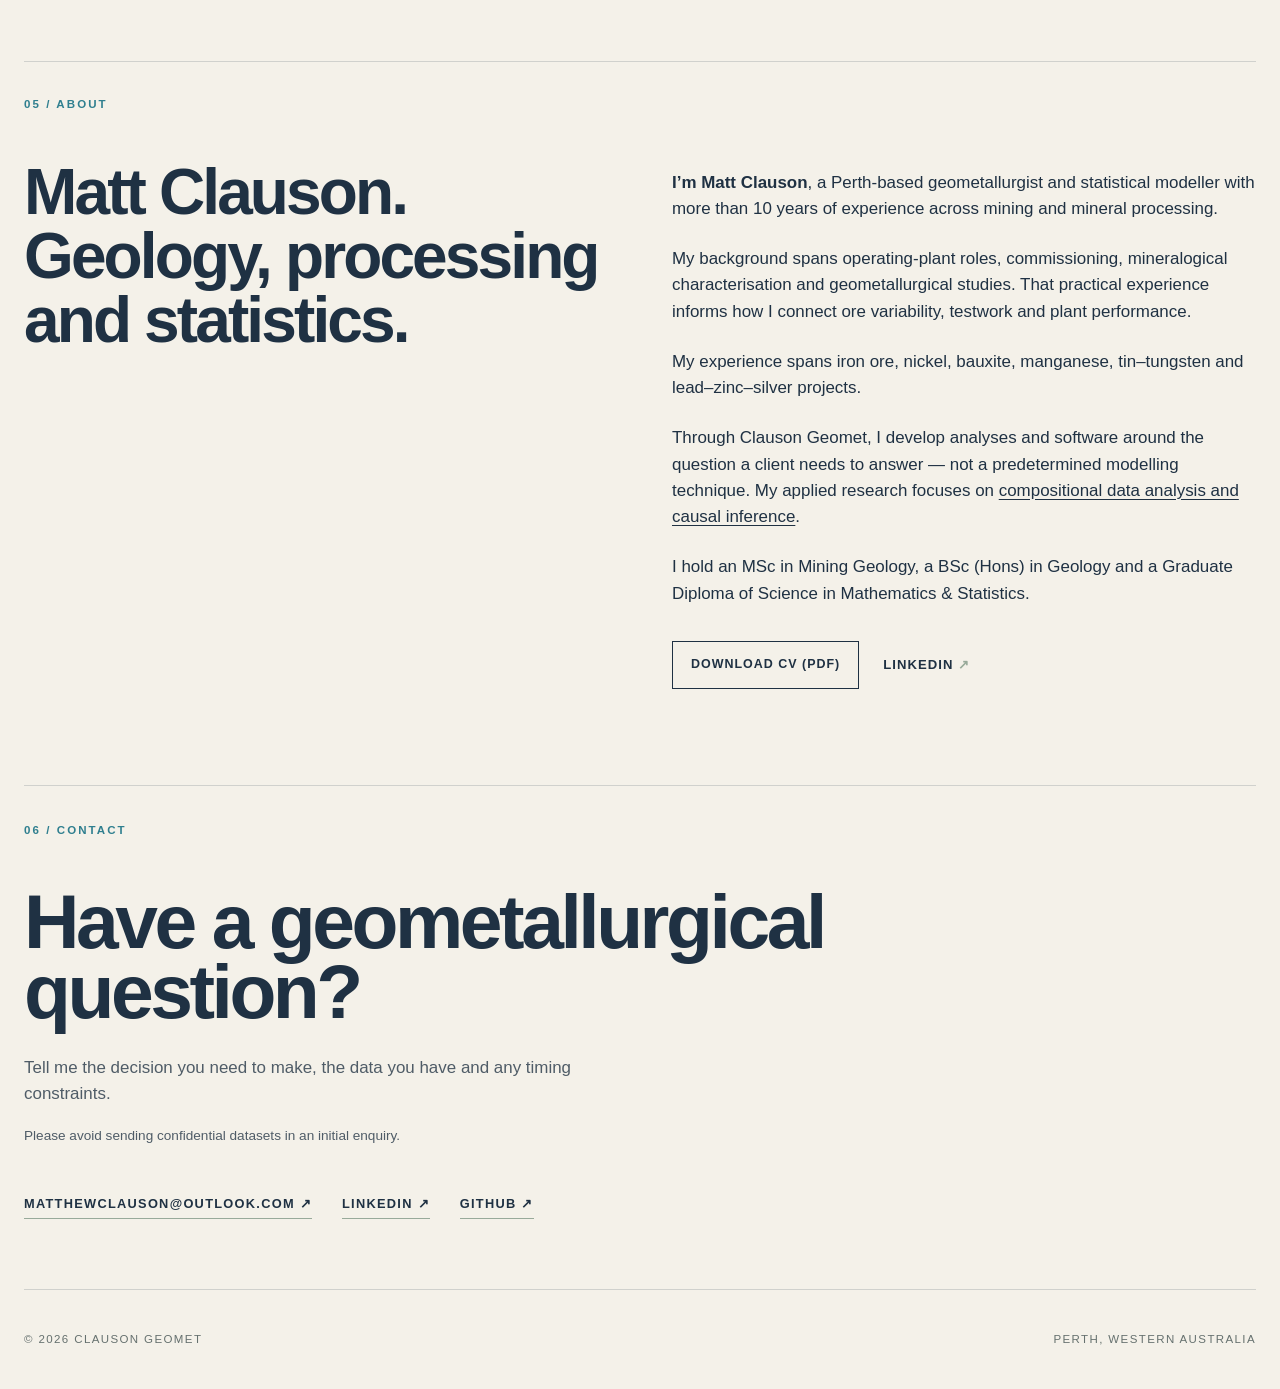
==== commit a82fc46a: "Polish consultancy pitch, content hierarchy and mobile layout" ====
--- a/index.html
+++ b/index.html
@@ -4,12 +4,12 @@
   <meta charset="utf-8">
   <meta name="viewport" content="width=device-width, initial-scale=1">
   <title>Clauson Geomet | Statistical Geometallurgy Consulting</title>
-  <meta name="description" content="Geometallurgical consulting for mining and mineral-processing teams. Model reviews, ore-to-plant investigations and practical analytical software by Matt Clauson.">
+  <meta name="description" content="Geometallurgical consulting by Matt Clauson: modelling, testwork strategy, ore-to-plant investigations and practical analytical tools for mining teams.">
   <meta name="theme-color" content="#f4f1e9">
   <meta name="robots" content="index,follow,max-image-preview:large">
   <meta name="author" content="Matt Clauson">
   <meta property="og:title" content="Clauson Geomet | Statistical Geometallurgy">
-  <meta property="og:description" content="Geological understanding. Defensible inference. Practical implementation. Consulting for mining and mineral-processing teams.">
+  <meta property="og:description" content="Geological and operating-plant experience combined with statistics to turn orebody, testwork and plant data into practical decisions.">
   <meta property="og:type" content="website">
   <meta property="og:site_name" content="Clauson Geomet">
   <meta property="og:locale" content="en_AU">
@@ -21,12 +21,12 @@
   <link rel="canonical" href="https://clausongeomet.com/">
   <meta name="twitter:card" content="summary_large_image">
   <meta name="twitter:title" content="Clauson Geomet | Statistical Geometallurgy">
-  <meta name="twitter:description" content="Geological understanding. Defensible inference. Practical implementation. Consulting for mining and mineral-processing teams.">
+  <meta name="twitter:description" content="Geological and operating-plant experience combined with statistics to turn orebody, testwork and plant data into practical decisions.">
   <meta name="twitter:image" content="https://clausongeomet.com/assets/social-preview.png">
   <link rel="icon" href="assets/logo-mark-final.png" type="image/png">
   <link rel="stylesheet" href="styles.css">
   <link rel="stylesheet" href="brand-overrides.css">
-  <link rel="stylesheet" href="approach.css?v=20260918-launch">
+  <link rel="stylesheet" href="approach.css?v=20260921-release">
 </head>
 <body>
   <a class="skip-link" href="#top">Skip to content</a>
@@ -35,7 +35,7 @@
       <img src="assets/logo-lockup-final.png" alt="Clauson Geomet — Statistical Geometallurgy Consultant" class="brand-logo-image">
     </a>
     <nav class="nav" aria-label="Primary navigation">
-      <a href="#approach">Approach</a><a href="#services">Services</a><a href="#experience">Experience</a><a href="/writing/">Blog</a><a href="packages/">Packages</a><a href="tools/">Tools</a><a href="#about">About</a><a href="#contact">Contact</a>
+      <a href="#services">Services</a><a href="#experience">Experience</a><a href="#approach">Approach</a><a href="/writing/">Blog</a><a href="packages/">Packages</a><a href="tools/">Tools</a><a href="#about">About</a><a href="#contact">Contact</a>
     </nav>
   </header>
   <main id="top">
@@ -44,57 +44,29 @@
       <div class="hero-grid">
         <h1 id="hero-title">Statistical<br>geometallurgy<br>for better<br>decisions.</h1>
         <div class="hero-side">
-          <p class="lede">I help mining and mineral-processing teams make better decisions from orebody, testwork and plant data.</p>
-          <p class="hero-detail">Combining geological and operating-plant experience with statistical inference, I develop defensible analyses and practical software tailored to the problem.</p>
+          <p class="lede">I help mining and mineral-processing teams turn orebody, testwork and plant data into better sampling, modelling and operating decisions.</p>
           <div class="hero-actions">
             <a class="button button-dark" href="mailto:matthewclauson@outlook.com">Discuss a project</a>
             <a class="text-link" href="#experience">View project experience <span aria-hidden="true">↘</span></a>
           </div>
+          <p class="hero-detail">Combining geological and operating-plant experience with statistical inference, I review and develop geometallurgical models, investigate plant performance, and build practical analytical tools.</p>
           <div class="hero-emblem" aria-hidden="true"><img src="assets/logo-mark-final.png" alt=""></div>
         </div>
       </div>
     </section>
-    <section id="approach" class="approach shell section-rule" aria-labelledby="approach-title">
-      <div class="section-heading">
-        <p class="section-index">01 / THE APPROACH</p>
-        <div>
-          <h2 id="approach-title">More than modelling.<br>From data to decisions.</h2>
-          <p class="definition-copy"><strong>Statistical geometallurgy</strong>, as practised at Clauson Geomet, applies statistical thinking to the whole journey from geological and processing data to a decision: sampling, data quality, analysis, interpretation and implementation.</p>
-        </div>
-      </div>
-      <div class="method-grid">
-        <article class="method-card">
-          <p class="experience-kicker">01 / UNDERSTAND THE DATA</p>
-          <h3>Better data.<br>Not just better models.</h3>
-          <p>Data organisation, quality control and visualisation deserve the same care as modelling. I build workflows that can be checked, understood and reused.</p>
-        </article>
-        <article class="method-card">
-          <p class="experience-kicker">02 / INTERPRET THE EVIDENCE</p>
-          <h3>Small samples.<br>Careful inference.</h3>
-          <p>With limited testwork, the sampling, orebody and process matter as much as the method. Experience informs assumptions; validation and uncertainty keep conclusions in proportion to the evidence.</p>
-        </article>
-        <article class="method-card">
-          <p class="experience-kicker">03 / MAKE IT USEFUL</p>
-          <h3>Rigorous methods.<br>Useful tools.</h3>
-          <p>I turn methods into practical R and Python workflows and interactive tools. Where standard approaches fall short, I develop and test problem-specific implementations.</p>
-        </article>
-      </div>
-      <p class="positioning-callout"><strong>Domain knowledge, not just model fit.</strong> A model can fit the data and still answer the wrong question. The difference is knowing what the samples represent, how the process works and which conclusions the evidence supports.</p>
-      <a class="text-link" href="approach/">More about the methodology <span aria-hidden="true">↗</span></a>
-    </section>
     <section id="services" class="services shell section-rule" aria-labelledby="services-title">
       <div class="section-heading">
-        <p class="section-index">02 / SERVICES</p>
+        <p class="section-index">01 / SERVICES</p>
         <div><h2 id="services-title">A clear question.<br>A useful deliverable.</h2>
-          <p class="section-intro">Focused reviews, investigations and tool development. Each engagement is scoped around your decision, the available data and an agreed output.</p>
+          <p class="section-intro">Modelling, reviews, investigations and tool development. Each engagement is scoped around your question, the available data and an agreed output.</p>
         </div>
       </div>
       <div class="service-grid">
         <article class="service-card engagement-card">
-          <div class="card-number">01 / REVIEW</div>
-          <h3>Geometallurgical model review</h3>
-          <p>Understand whether an existing model is fit for its intended use, and where the evidence or validation needs strengthening.</p>
-          <div class="deliverable"><h4>What you receive</h4><p>A review of assumptions, sampling, validation and uncertainty, with prioritised recommendations.</p></div>
+          <div class="card-number">01 / MODEL &amp; REVIEW</div>
+          <h3>Geometallurgical modelling and review</h3>
+          <p>Develop or review models that connect ore characteristics to processing behaviour. Assess their suitability for the intended decision, and identify where validation or additional testwork would be most useful.</p>
+          <div class="deliverable"><h4>What you receive</h4><p>A model or review report, as scoped, with documented assumptions, validation, uncertainty and prioritised recommendations for further testwork.</p></div>
         </article>
         <article class="service-card engagement-card">
           <div class="card-number">02 / INVESTIGATE</div>
@@ -112,7 +84,7 @@
     </section>
     <section id="experience" class="experience shell section-rule" aria-labelledby="experience-title">
       <div class="section-heading">
-        <p class="section-index">03 / PROJECT EXPERIENCE</p>
+        <p class="section-index">02 / PROJECT EXPERIENCE</p>
         <div><h2 id="experience-title">Applied across the<br>mine-to-mill chain.</h2>
           <p class="section-intro"><strong>Selected experience from industry roles.</strong> These anonymised examples describe work undertaken in employed roles, not commissions delivered by Clauson Geomet. Company and site names are omitted.</p>
         </div>
@@ -150,18 +122,64 @@
         </article>
       </div>
     </section>
+    <section id="approach" class="approach shell section-rule" aria-labelledby="approach-title">
+      <div class="section-heading">
+        <p class="section-index">03 / THE APPROACH</p>
+        <div>
+          <h2 id="approach-title">More than modelling.<br>From data to decisions.</h2>
+          <p class="definition-copy"><strong>Statistical geometallurgy</strong>, as practised at Clauson Geomet, applies statistical thinking to the whole journey from geological and processing data to a decision: sampling, data quality, analysis, interpretation and implementation.</p>
+        </div>
+      </div>
+      <div class="method-grid">
+        <article class="method-card">
+          <p class="experience-kicker">01 / UNDERSTAND THE DATA</p>
+          <h3>Better data.<br>Not just better models.</h3>
+          <p>Data organisation, quality control and visualisation deserve the same care as modelling. I build workflows that can be checked, understood and reused.</p>
+        </article>
+        <article class="method-card">
+          <p class="experience-kicker">02 / INTERPRET THE EVIDENCE</p>
+          <h3>Small samples.<br>Careful inference.</h3>
+          <p>With limited testwork, the sampling, orebody and process matter as much as the method. Experience informs assumptions; validation and uncertainty keep conclusions in proportion to the evidence.</p>
+        </article>
+        <article class="method-card">
+          <p class="experience-kicker">03 / MAKE IT USEFUL</p>
+          <h3>Rigorous methods.<br>Useful tools.</h3>
+          <p>I turn methods into practical R and Python workflows and interactive tools. Where standard approaches fall short, I develop and test problem-specific implementations.</p>
+        </article>
+      </div>
+      <p class="positioning-callout"><strong>Domain knowledge, not just model fit.</strong> A model can fit the data and still answer the wrong question. The difference is knowing what the samples represent, how the process works and which conclusions the evidence supports.</p>
+      <a class="text-link" href="approach/">More about the methodology <span aria-hidden="true">↗</span></a>
+
+    <section id="research" class="research research-inline" aria-labelledby="research-title">
+      <div class="research-heading">
+        <h3 id="research-title">Research grounded<br>in application.</h3>
+      </div>
+      <div class="research-grid">
+        <article class="research-card">
+          <p class="experience-kicker">COMPOSITION &amp; MINERALOGY</p>
+          <h4>Compositional data analysis</h4>
+          <p>My focus is on interpreting geochemical assays and mineral proportions in ways that respect their relative structure, with applications in element-to-mineral conversion and uncertainty in mineralogical interpretation.</p>
+        </article>
+        <article class="research-card">
+          <p class="experience-kicker">CAUSE &amp; PROCESS RESPONSE</p>
+          <h4>Causal inference</h4>
+          <p>I investigate how to distinguish changing ore characteristics from the effects of operational interventions, using process knowledge, explicit assumptions and appropriate study design — including recognising when the evidence cannot separate them.</p>
+        </article>
+      </div>
+    </section>
+    </section>
     <section id="work" class="work shell section-rule" aria-labelledby="work-title">
       <div class="section-heading">
         <p class="section-index">04 / EXPLORE</p>
         <div><h2 id="work-title">Writing, software<br>and tools.</h2>
-          <p class="section-intro">Browse technical articles, open-source packages and practical applications separately.</p>
+          <p class="section-intro">Explore the methods through technical writing, open-source software and interactive examples.</p>
         </div>
       </div>
       <div class="resource-grid">
         <article class="resource-card">
           <p class="experience-kicker">BLOG / TECHNICAL WRITING</p>
           <h3>Blog</h3>
-          <p>Essays and case studies on geometallurgy, mineral inference and defensible technical decision-making.</p>
+          <p>Articles and worked examples on geometallurgy, mineral inference and the questions behind technical decisions.</p>
           <a class="text-link" href="/writing/">Browse all posts <span aria-hidden="true">↗</span></a>
         </article>
         <article class="resource-card">
@@ -178,33 +196,16 @@
         </article>
       </div>
     </section>
-    <section id="research" class="research shell section-rule" aria-labelledby="research-title">
-      <div class="section-heading">
-        <p class="section-index">05 / APPLIED RESEARCH</p>
-        <h2 id="research-title">Research grounded<br>in application.</h2>
-      </div>
-      <div class="research-grid">
-        <article class="research-card">
-          <p class="experience-kicker">COMPOSITION &amp; MINERALOGY</p>
-          <h3>Compositional data analysis</h3>
-          <p>My focus is on interpreting geochemical assays and mineral proportions in ways that respect their relative structure, with applications in element-to-mineral conversion and uncertainty in mineralogical interpretation.</p>
-        </article>
-        <article class="research-card">
-          <p class="experience-kicker">CAUSE &amp; PROCESS RESPONSE</p>
-          <h3>Causal inference</h3>
-          <p>I investigate how to distinguish changing ore characteristics from the effects of operational interventions, using process knowledge, explicit assumptions and appropriate study design — including recognising when the evidence cannot separate them.</p>
-        </article>
-      </div>
-    </section>
     <section id="about" class="about shell section-rule" aria-labelledby="about-title">
-      <p class="section-index">06 / ABOUT</p>
+      <p class="section-index">05 / ABOUT</p>
       <div class="about-grid">
         <h2 id="about-title">Matt Clauson.<br>Geology, processing<br>and statistics.</h2>
         <div class="about-copy">
-          <p><strong>Matt Clauson</strong> is a Perth-based geometallurgist and statistical modeller with more than 10 years of experience across mining and mineral processing.</p>
-          <p>His background spans operating-plant roles, commissioning, mineralogical characterisation and geometallurgical studies. That practical experience informs how he connects ore variability, testwork and plant performance.</p>
-          <p>Through Clauson Geomet, Matt develops analyses and software around the decision a client needs to make — not a predetermined modelling technique. His applied research focuses on <a href="#research">compositional data analysis and causal inference</a>.</p>
-          <p>He holds an MSc in Mining Geology, a BSc (Hons) in Geology and a Graduate Diploma of Science in Mathematics &amp; Statistics.</p>
+          <p><strong>I’m Matt Clauson</strong>, a Perth-based geometallurgist and statistical modeller with more than 10 years of experience across mining and mineral processing.</p>
+          <p>My background spans operating-plant roles, commissioning, mineralogical characterisation and geometallurgical studies. That practical experience informs how I connect ore variability, testwork and plant performance.</p>
+          <p>My experience spans iron ore, nickel, bauxite, manganese, tin–tungsten and lead–zinc–silver projects.</p>
+          <p>Through Clauson Geomet, I develop analyses and software around the question a client needs to answer — not a predetermined modelling technique. My applied research focuses on <a href="#research">compositional data analysis and causal inference</a>.</p>
+          <p>I hold an MSc in Mining Geology, a BSc (Hons) in Geology and a Graduate Diploma of Science in Mathematics &amp; Statistics.</p>
           <div class="about-actions">
             <a class="button" href="assets/Matthew-Clauson-CV.pdf" target="_blank" rel="noopener noreferrer">Download CV (PDF)</a>
             <a class="text-link" href="https://www.linkedin.com/in/matthewclauson/" target="_blank" rel="noopener noreferrer">LinkedIn <span aria-hidden="true">↗</span></a>
@@ -214,8 +215,8 @@
     </section>
     <section id="contact" class="contact shell" aria-labelledby="contact-title">
       <div class="contact-mark" aria-hidden="true"><img src="assets/logo-mark-final.png" alt=""></div>
-      <p class="section-index">07 / CONTACT</p>
-      <h2 id="contact-title">Have a project<br>worth discussing?</h2>
+      <p class="section-index">06 / CONTACT</p>
+      <h2 id="contact-title">Have a geometallurgical<br>question?</h2>
       <p class="contact-sub">Tell me the decision you need to make, the data you have and any timing constraints.</p>
       <p class="contact-note">Please avoid sending confidential datasets in an initial enquiry.</p>
       <div class="contact-links">
--- a/approach.css
+++ b/approach.css
@@ -66,7 +66,7 @@
 .resource-grid{display:grid;grid-template-columns:repeat(3,minmax(0,1fr));border-top:1px solid var(--line);border-left:1px solid var(--line)}
 .resource-card{min-width:0;padding:30px;border-right:1px solid var(--line);border-bottom:1px solid var(--line);display:flex;flex-direction:column}
 .resource-card .experience-kicker{min-height:2.6em;margin-bottom:30px;font-size:.66rem}
-.resource-card h3{font-size:clamp(1.5rem,2.3vw,2rem);line-height:1.12;letter-spacing:-.025em;overflow-wrap:anywhere;margin:0 0 20px}
+.resource-card h2,.resource-card h3{font-size:clamp(1.5rem,2.3vw,2rem);line-height:1.12;letter-spacing:-.025em;overflow-wrap:anywhere;margin:0 0 20px}
 .resource-card>p:not(.experience-kicker){color:#45525d}
 .resource-card .release-status{display:flex;gap:10px;align-items:center;font-size:.8rem;font-weight:600;margin:auto 0 0;padding-top:24px;color:#344d40}
 .status-dot{display:inline-block;flex:0 0 7px;width:7px;height:7px;border-radius:50%;background:#6b8574}
@@ -91,7 +91,7 @@
   .about-grid{grid-template-columns:1fr;gap:32px}
   .resource-card .experience-kicker{min-height:0;margin-bottom:20px}
   .engagement-card h3{margin-top:26px;max-width:none}
-  .resource-card h3,.case-card h3{max-width:none}
+  .resource-card h2,.resource-card h3,.case-card h3{max-width:none}
   .methodology-main{padding-block:48px 70px}
 }
 @media(max-width:600px){
@@ -99,3 +99,26 @@
   .methodology-actions{align-items:flex-start;flex-direction:column}
   .methodology-heading h1{font-size:clamp(2.2rem,9vw,3.4rem)}
 }
+
+/* Launch polish: client-first content, integrated research and compact mobile entry. */
+.research-inline{margin-top:48px;padding-top:30px;border-top:1px solid var(--line)}
+.research-heading{margin-bottom:26px}
+.research-heading h3{font-size:clamp(1.5rem,2.8vw,2.4rem);line-height:1.12;letter-spacing:-.025em;margin:0}
+.research-card h4{font-size:clamp(1.4rem,2.2vw,2rem);line-height:1.12;letter-spacing:-.025em;margin:0 0 22px}
+.hero-actions{margin-top:24px}
+.hero-detail{margin:24px 0 0}
+.demo-actions .button{max-width:100%;min-width:0;white-space:normal;text-align:center;padding-block:12px}
+@media(max-width:600px){
+  .site-header{min-height:0;padding-block:12px;gap:8px}
+  .site-header .brand-logo-image{width:min(210px,66vw);height:auto}
+  .nav{gap:0 16px;font-size:.64rem;letter-spacing:.08em}
+  .nav a{padding-block:6px}
+  .hero{padding:30px 0 48px}
+  .hero-grid{gap:22px;margin-top:20px}
+  .hero .eyebrow{font-size:.65rem;letter-spacing:.12em}
+  .hero .lede{font-size:1.1rem;line-height:1.45;margin-bottom:0}
+  .hero-actions{margin-top:20px;gap:16px}
+  .hero-detail{font-size:1rem;margin-top:24px}
+  .contact h2{font-size:clamp(2rem,9.8vw,4rem)}
+  .research-inline{margin-top:36px}
+}
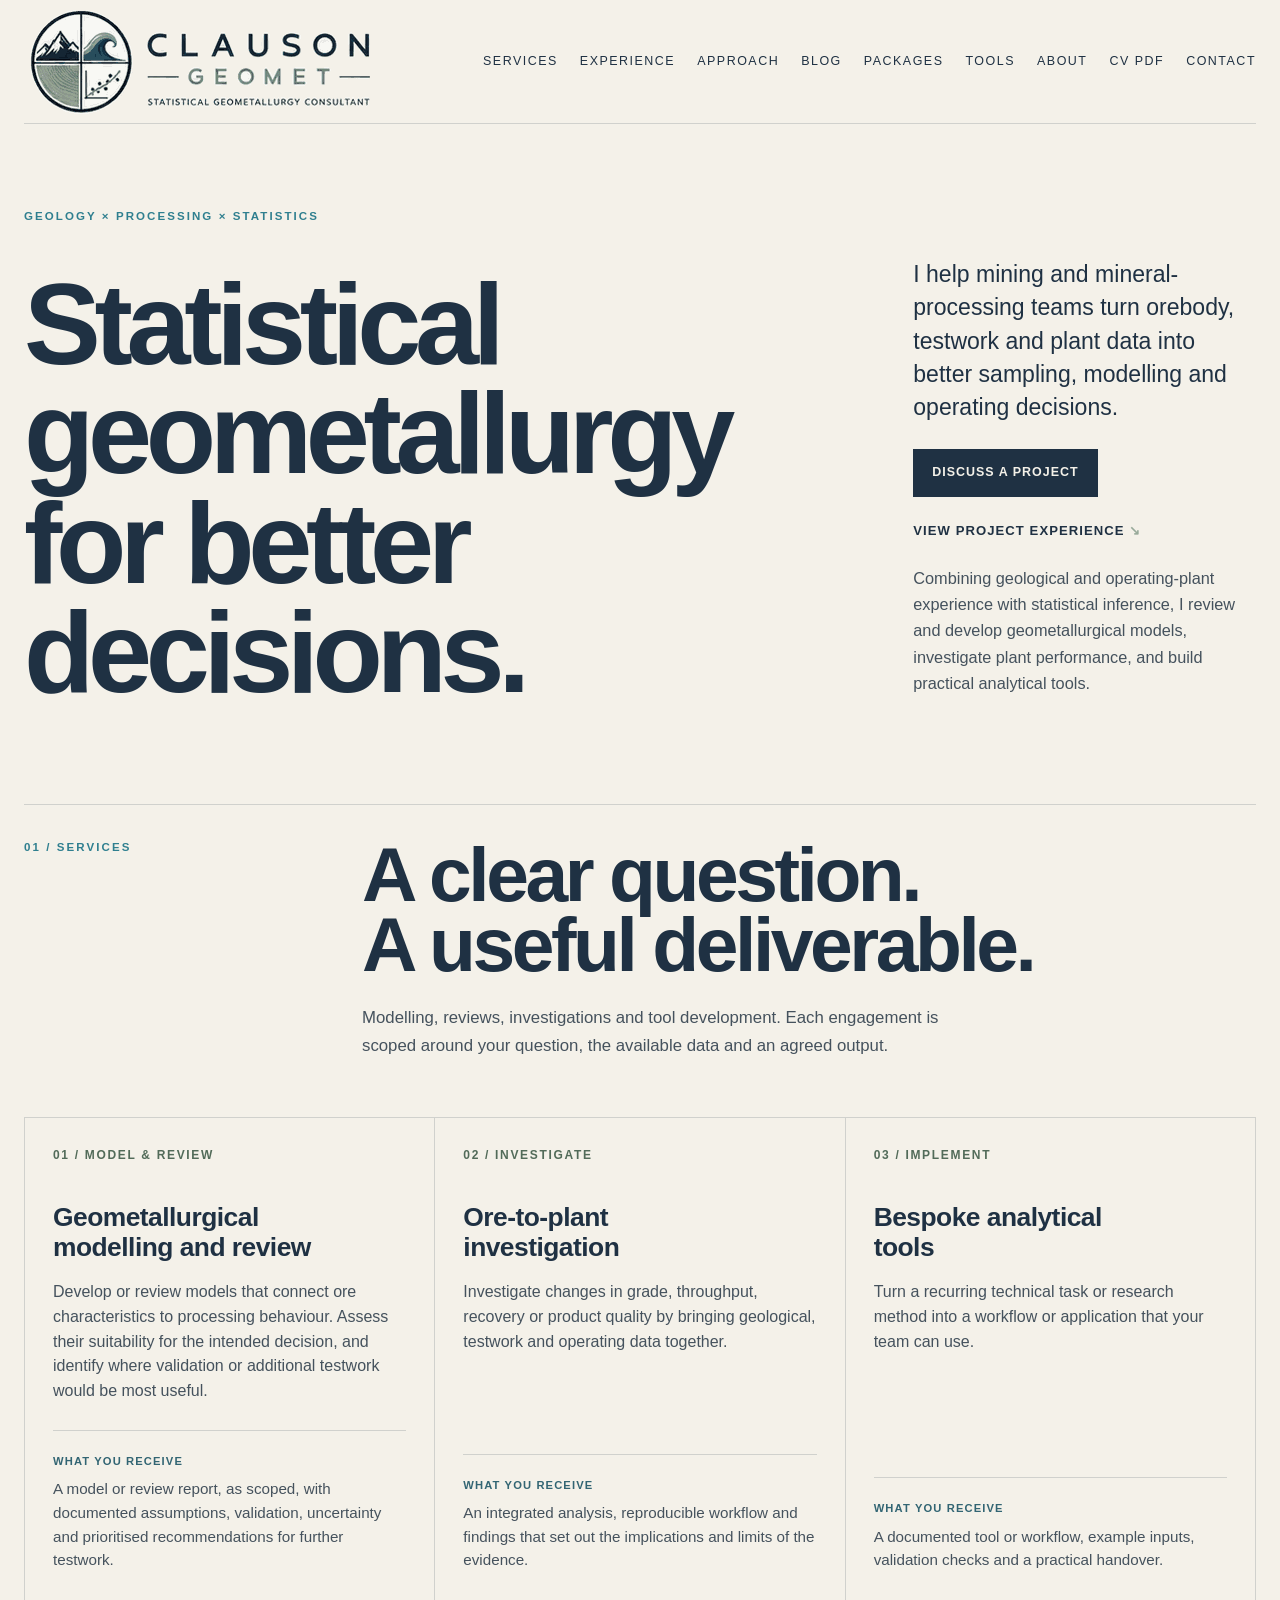
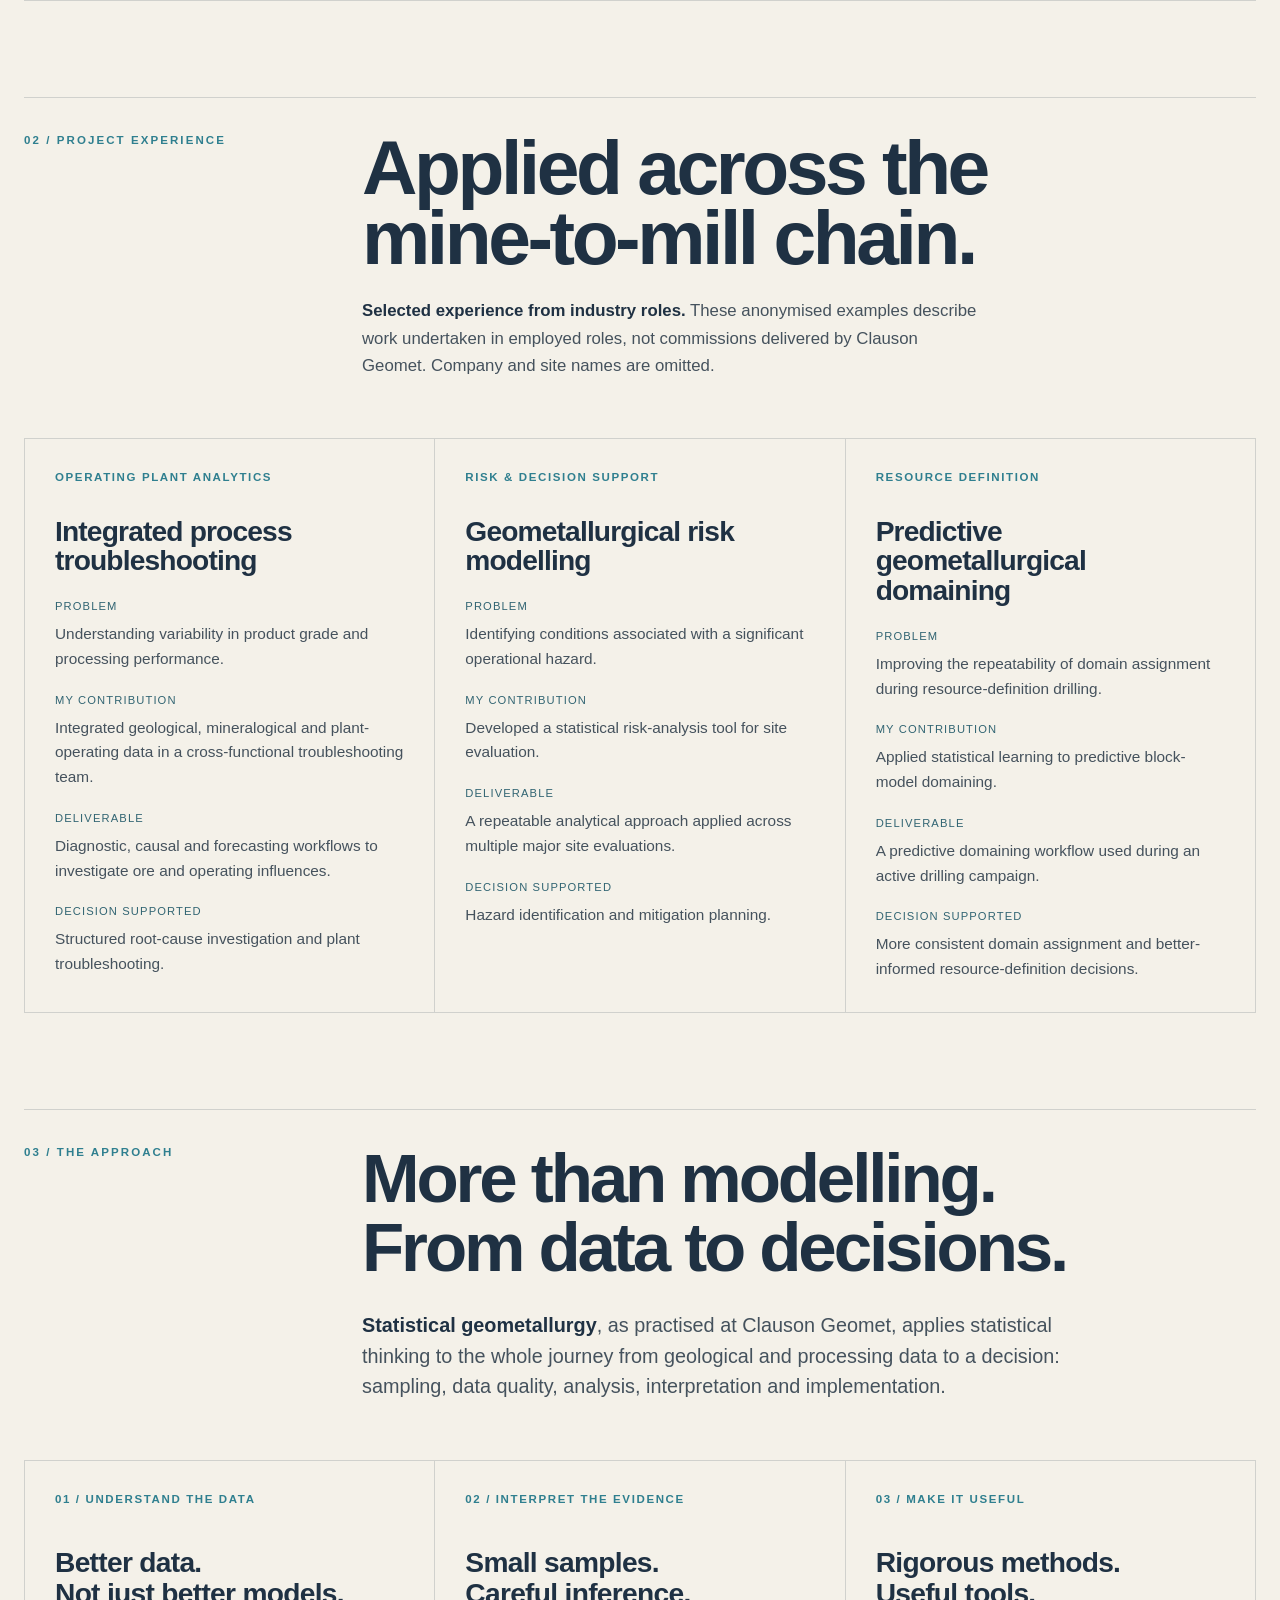
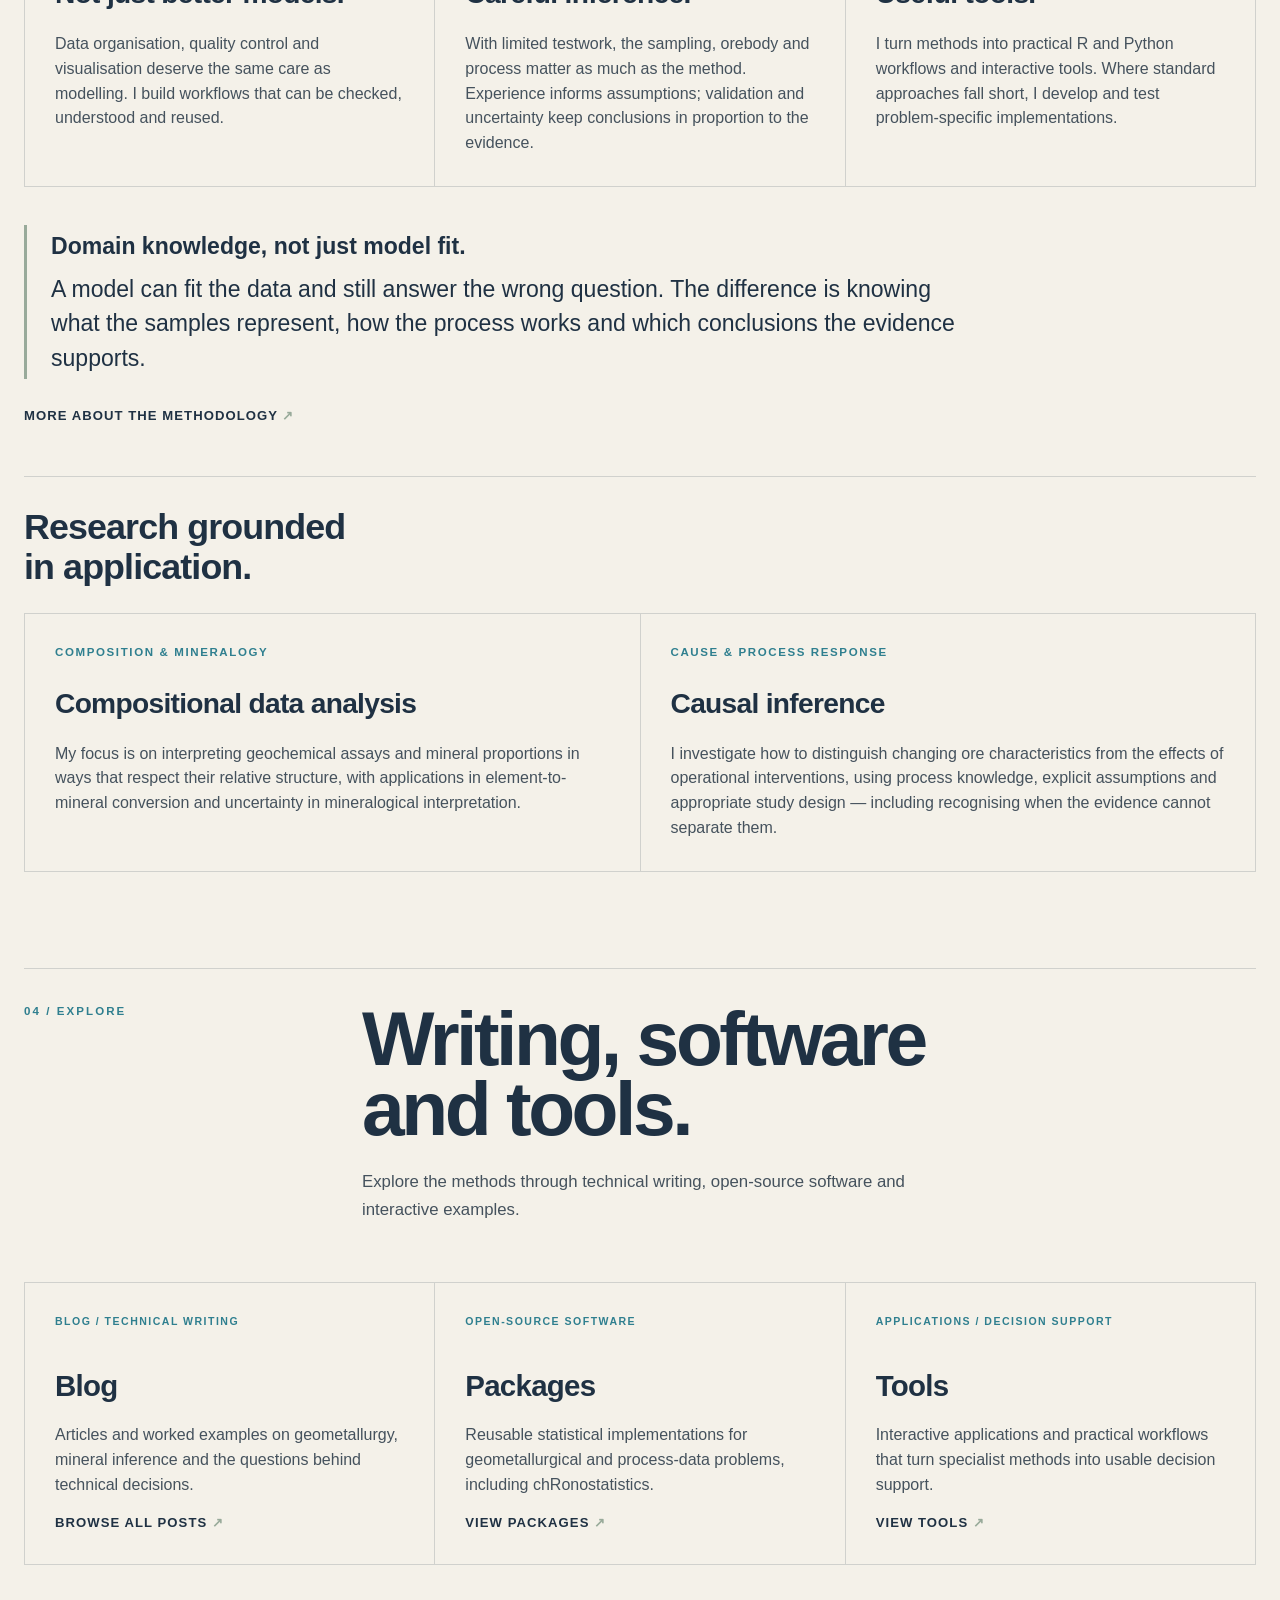
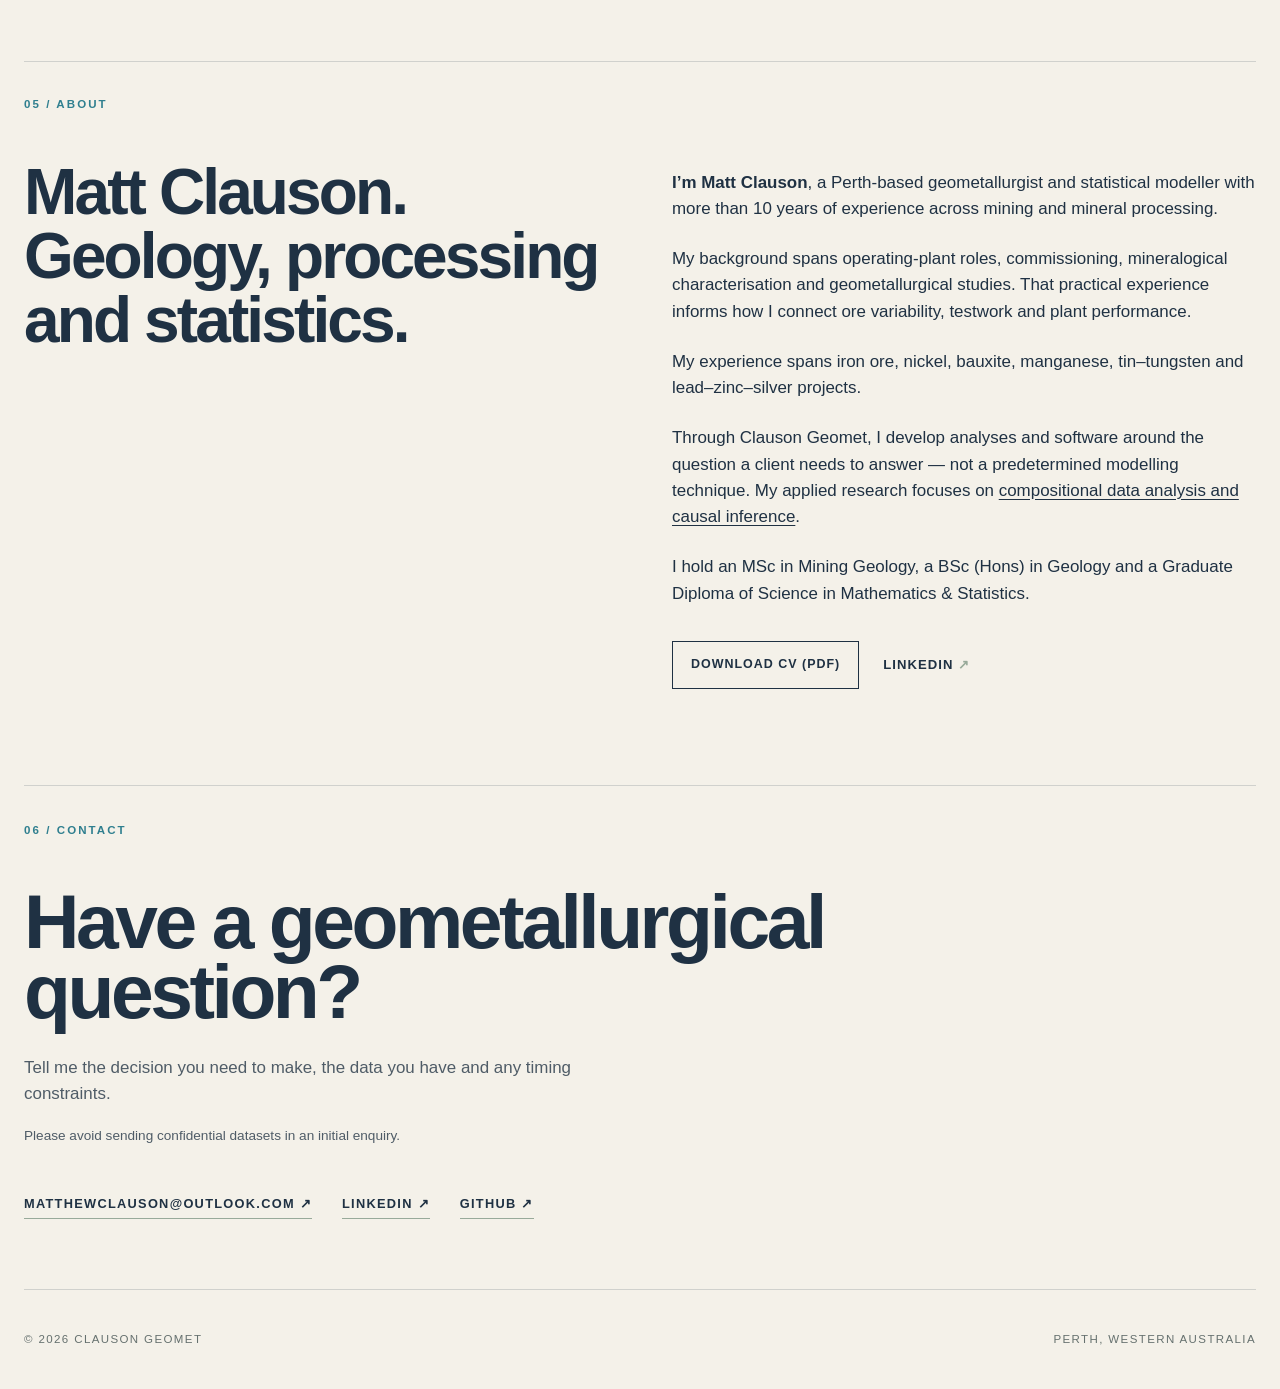
==== commit 9d14dc13: "Add persistent CV PDF link to header" ====
--- a/index.html
+++ b/index.html
@@ -35,7 +35,7 @@
       <img src="assets/logo-lockup-final.png" alt="Clauson Geomet — Statistical Geometallurgy Consultant" class="brand-logo-image">
     </a>
     <nav class="nav" aria-label="Primary navigation">
-      <a href="#services">Services</a><a href="#experience">Experience</a><a href="#approach">Approach</a><a href="/writing/">Blog</a><a href="packages/">Packages</a><a href="tools/">Tools</a><a href="#about">About</a><a href="#contact">Contact</a>
+      <a href="#services">Services</a><a href="#experience">Experience</a><a href="#approach">Approach</a><a href="/writing/">Blog</a><a href="packages/">Packages</a><a href="tools/">Tools</a><a href="#about">About</a><a class="nav-cv" href="/assets/Matthew-Clauson-CV.pdf" target="_blank" rel="noopener" aria-label="Open Matthew Clauson CV PDF">CV PDF</a><a href="#contact">Contact</a>
     </nav>
   </header>
   <main id="top">
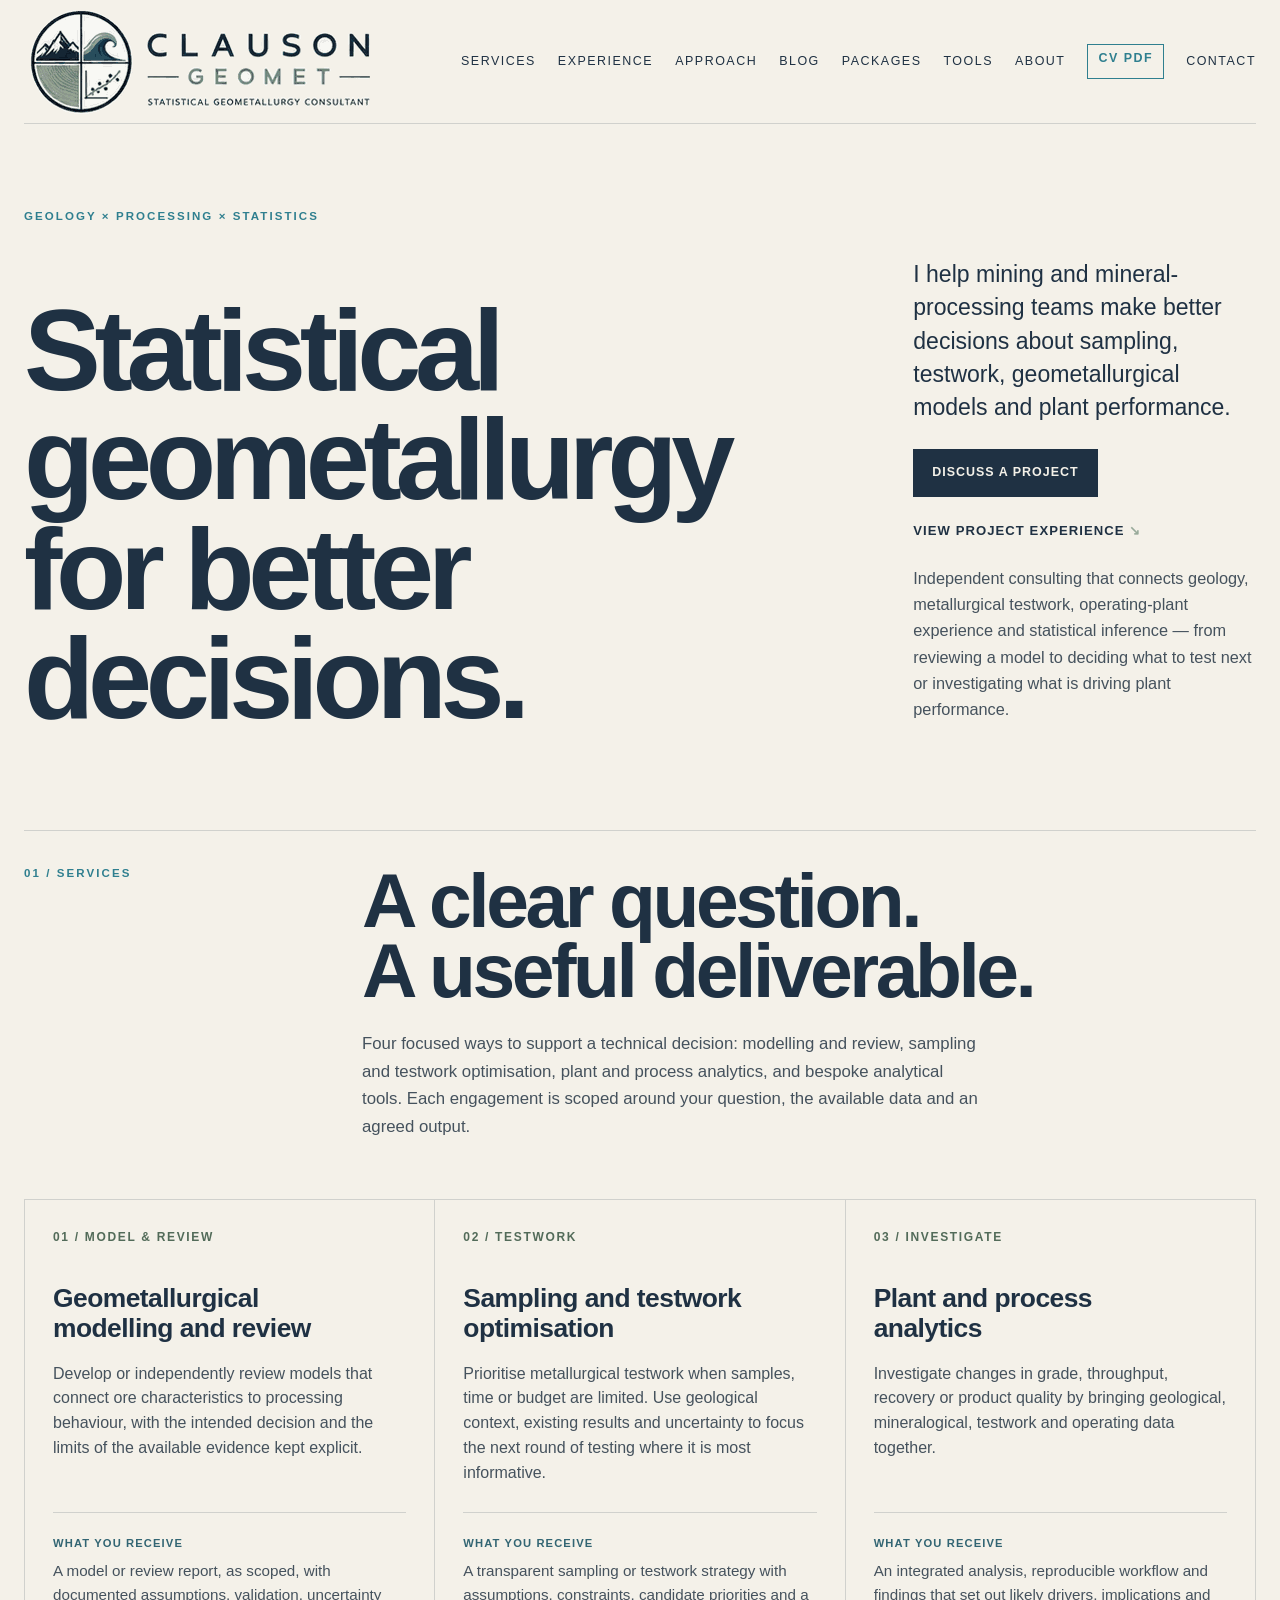
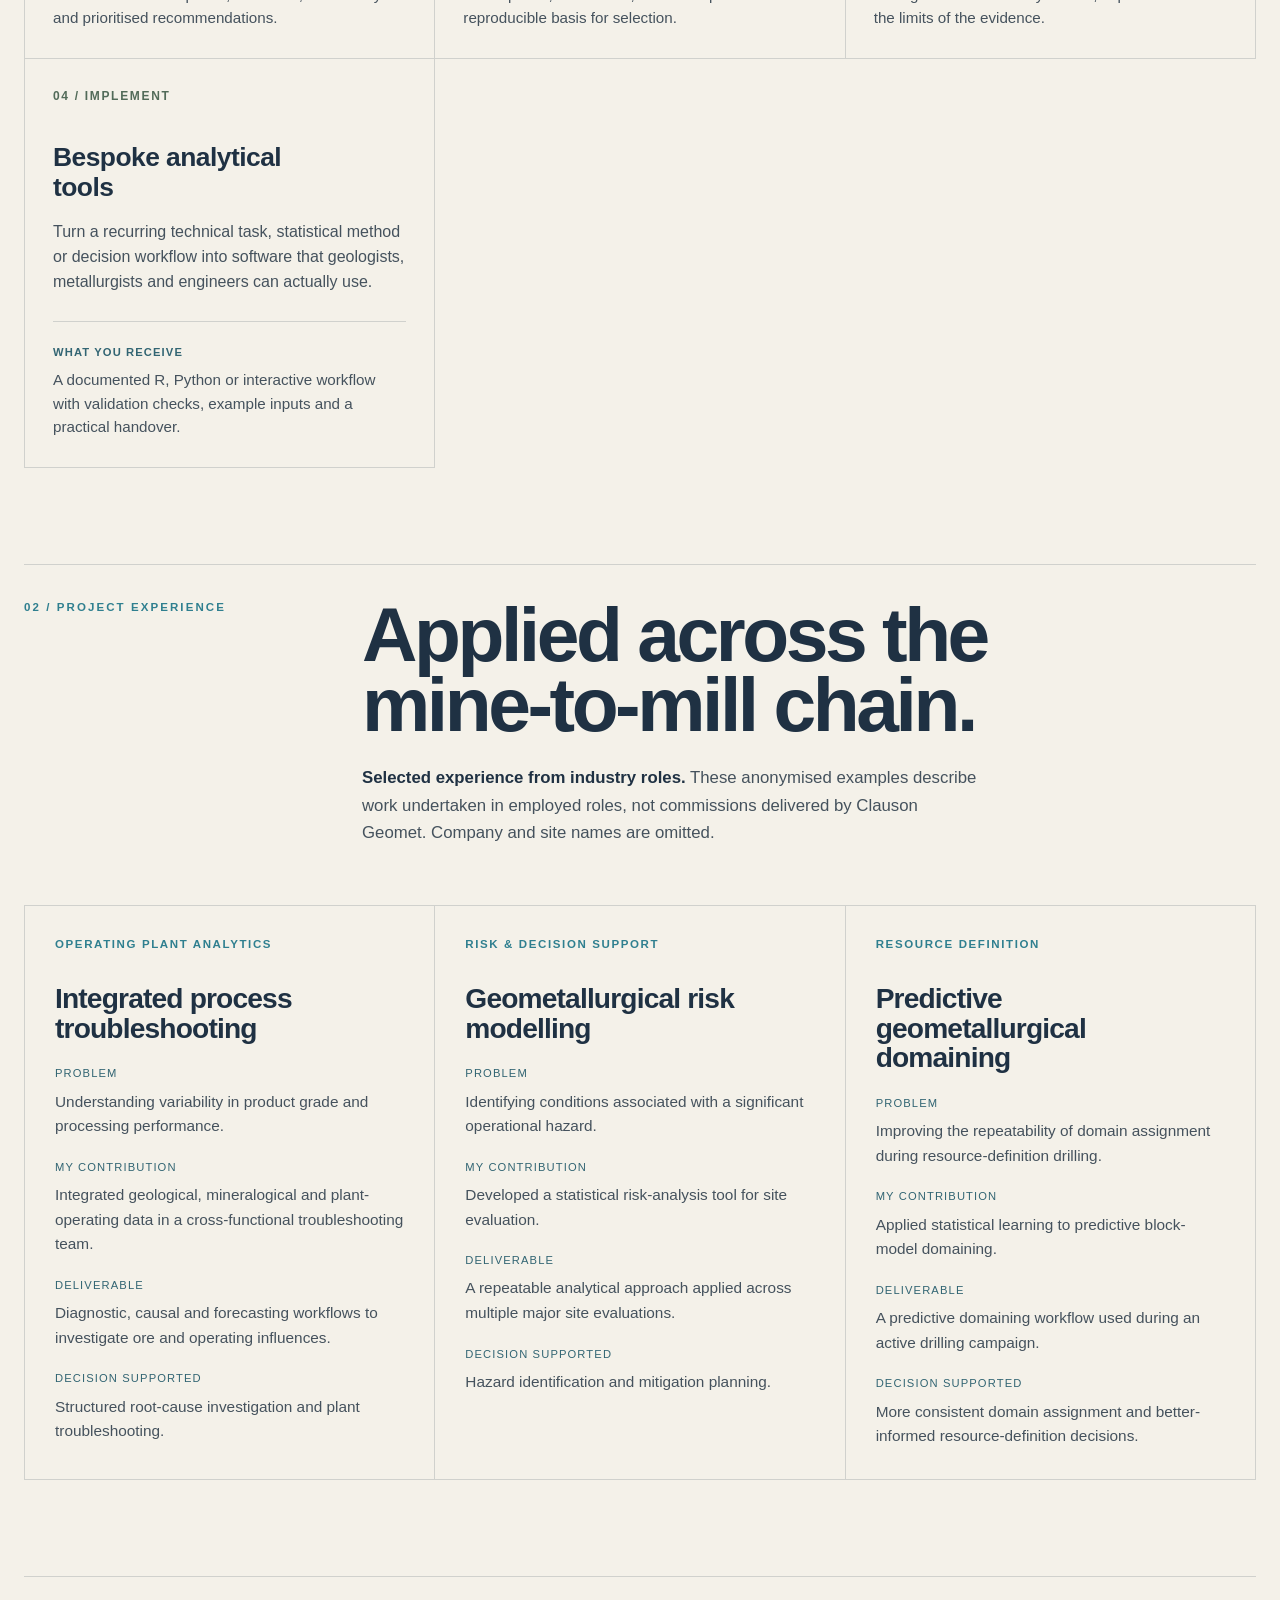
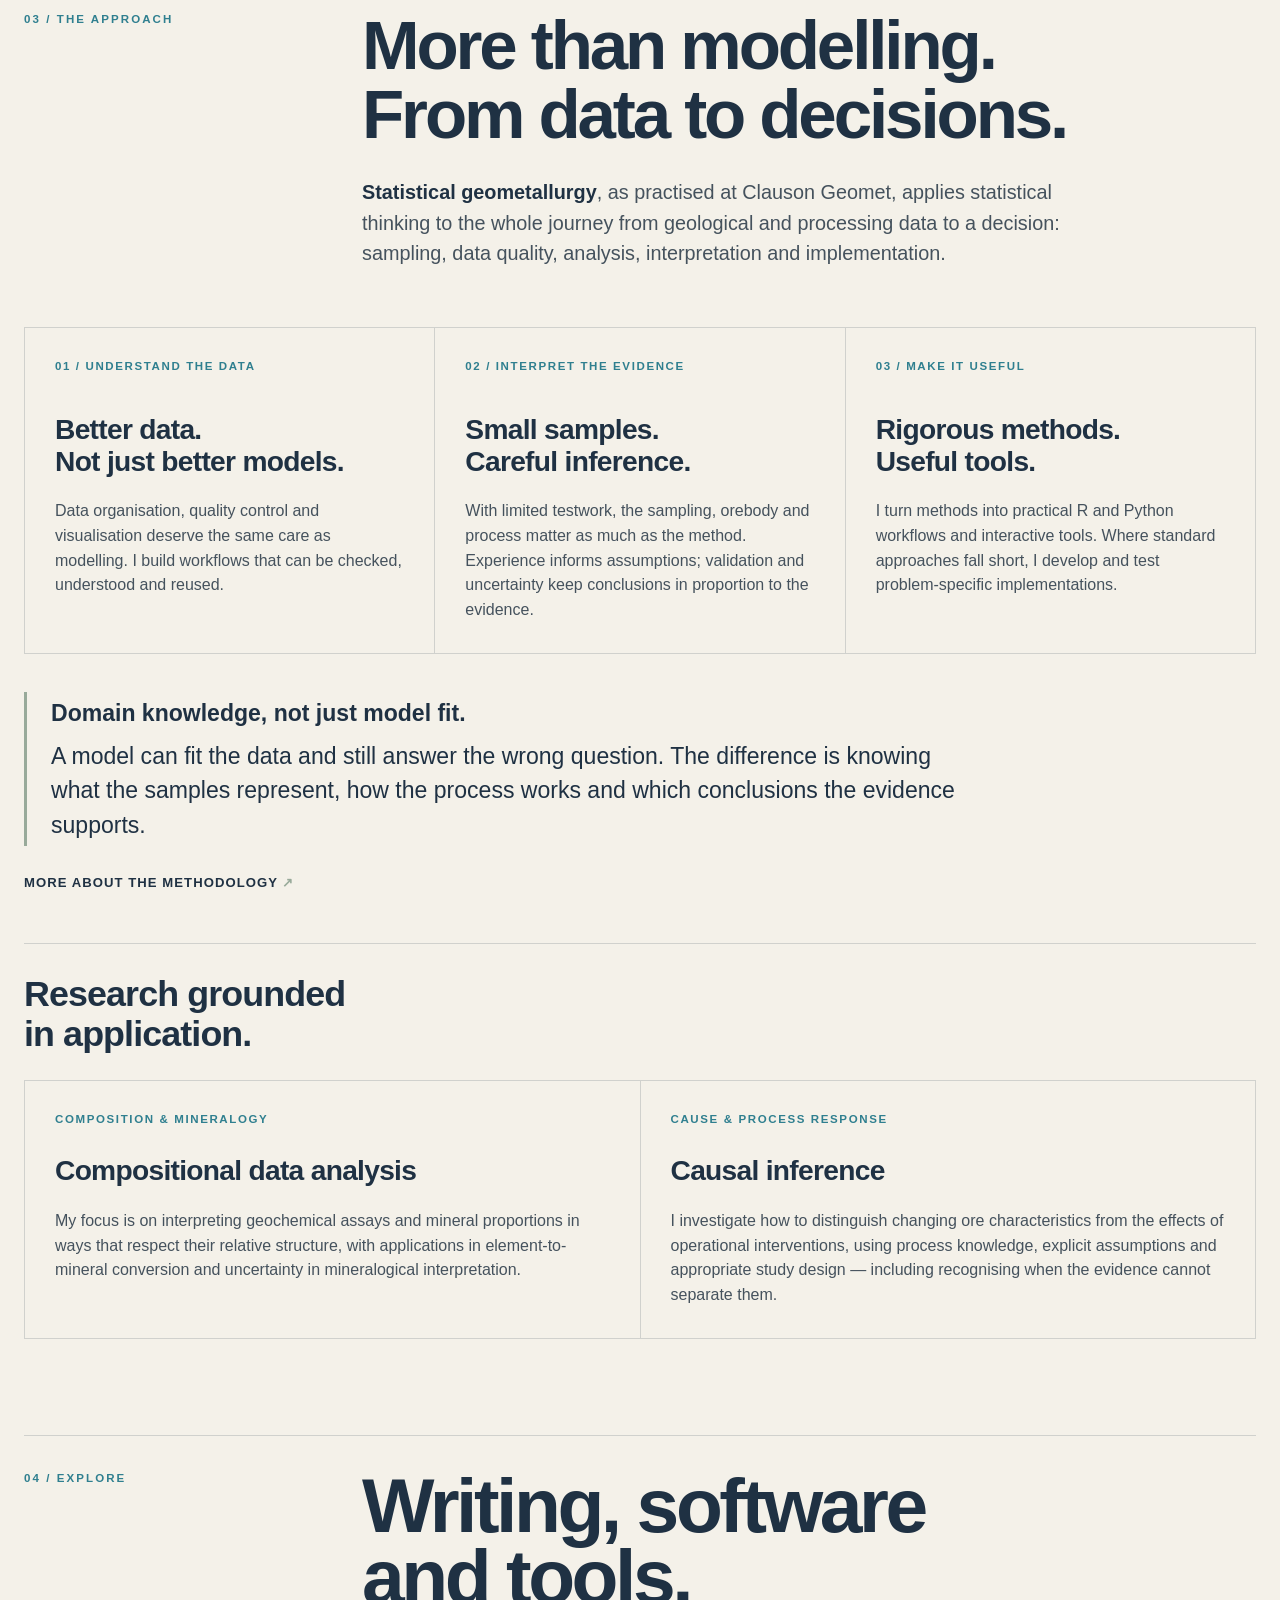
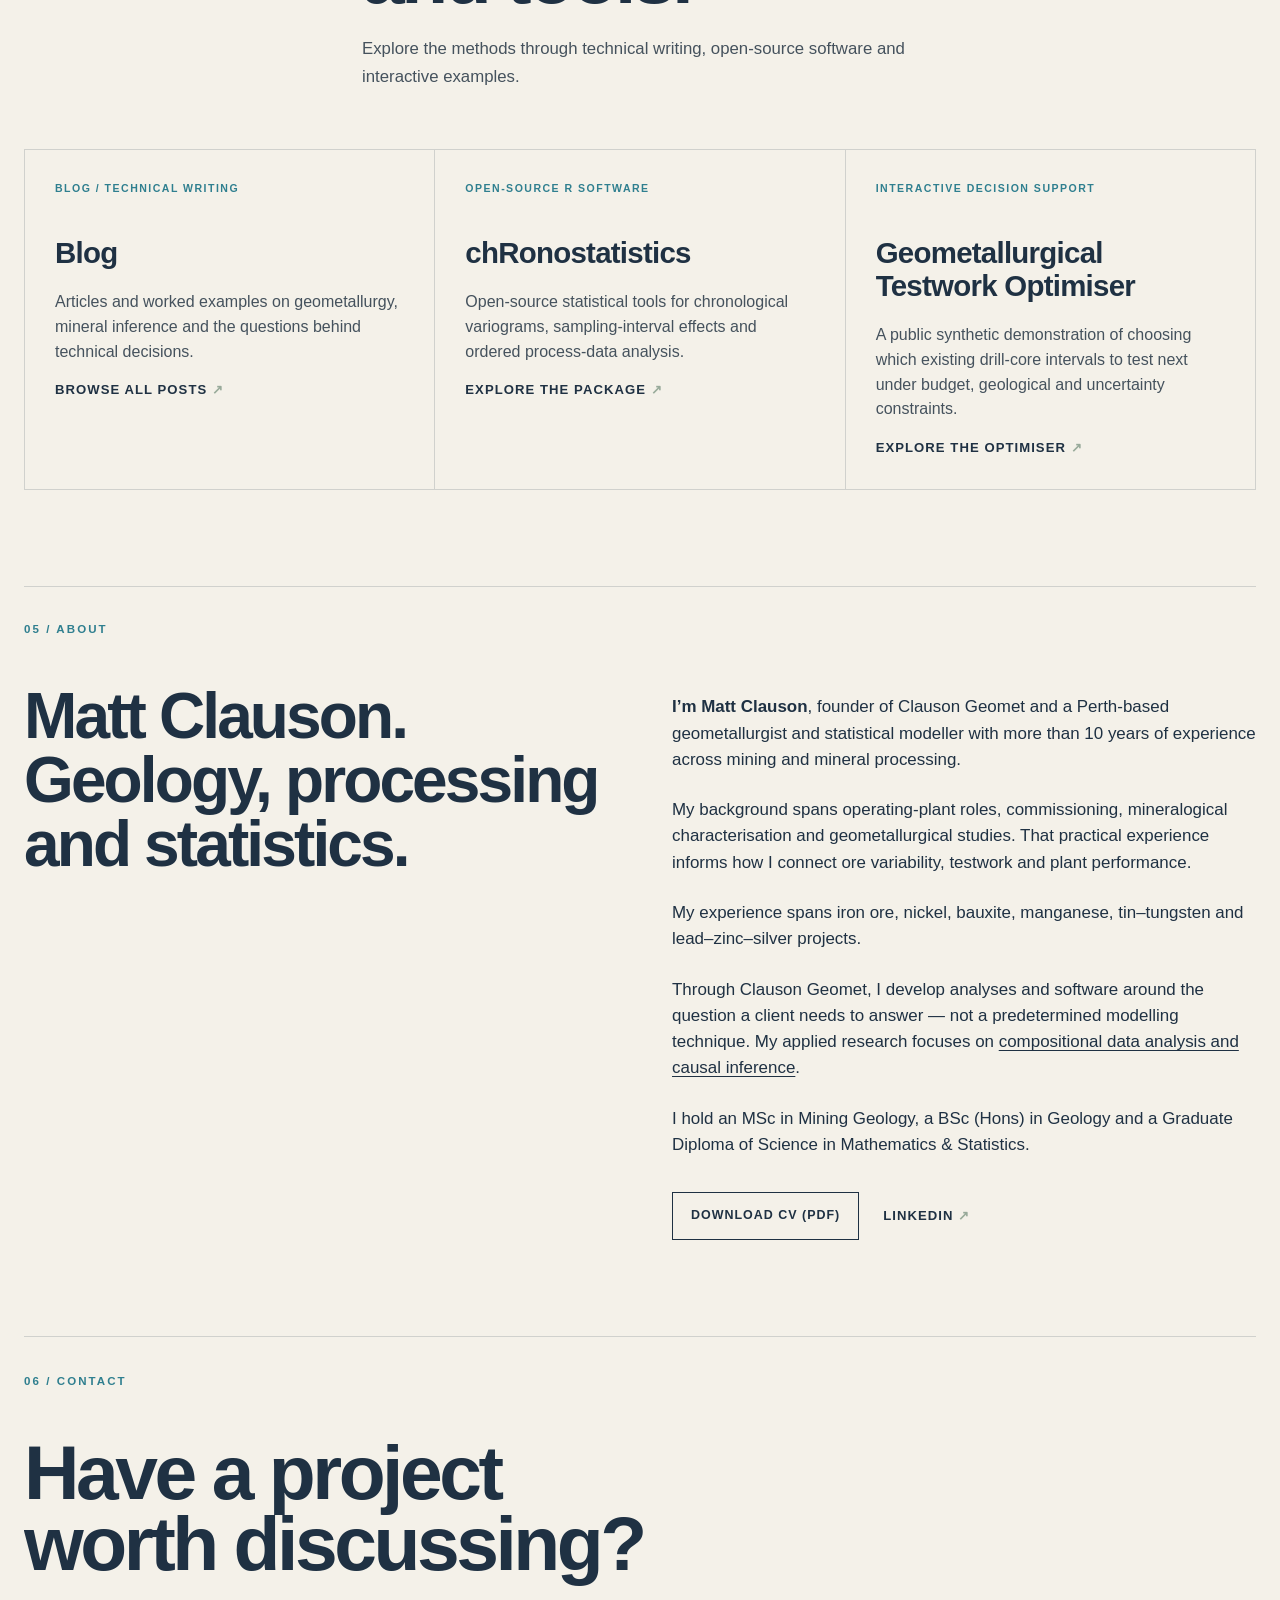
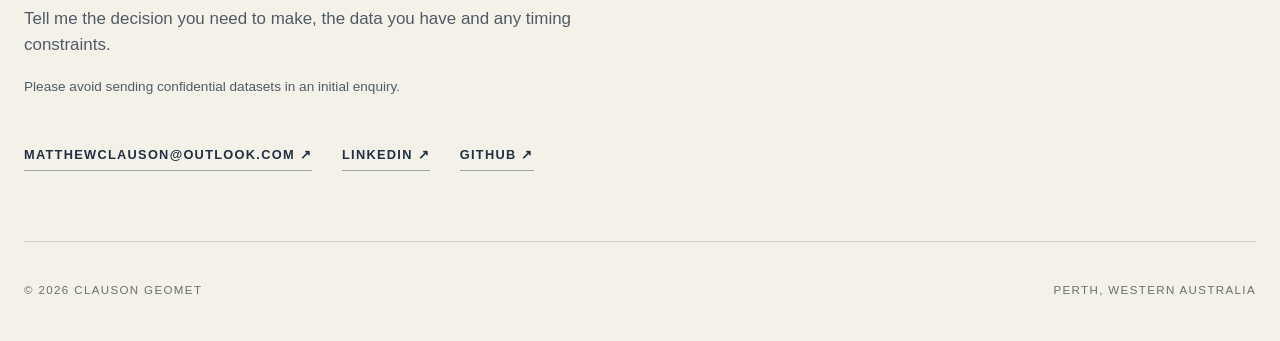
==== commit ede1a9e3: "Strengthen consultancy launch positioning" ====
--- a/index.html
+++ b/index.html
@@ -4,7 +4,7 @@
   <meta charset="utf-8">
   <meta name="viewport" content="width=device-width, initial-scale=1">
   <title>Clauson Geomet | Statistical Geometallurgy Consulting</title>
-  <meta name="description" content="Geometallurgical consulting by Matt Clauson: modelling, testwork strategy, ore-to-plant investigations and practical analytical tools for mining teams.">
+  <meta name="description" content="Independent geometallurgical consulting by Matt Clauson: modelling and review, sampling and testwork optimisation, plant analytics, and practical statistical tools for mining teams.">
   <meta name="theme-color" content="#f4f1e9">
   <meta name="robots" content="index,follow,max-image-preview:large">
   <meta name="author" content="Matt Clauson">
@@ -15,6 +15,7 @@
   <meta property="og:locale" content="en_AU">
   <meta property="og:url" content="https://clausongeomet.com/">
   <meta property="og:image" content="https://clausongeomet.com/assets/social-preview.png">
+  <meta property="og:image:type" content="image/png">
   <meta property="og:image:width" content="1200">
   <meta property="og:image:height" content="630">
   <meta property="og:image:alt" content="Clauson Geomet — Statistical geometallurgy for better decisions">
@@ -23,6 +24,7 @@
   <meta name="twitter:title" content="Clauson Geomet | Statistical Geometallurgy">
   <meta name="twitter:description" content="Geological and operating-plant experience combined with statistics to turn orebody, testwork and plant data into practical decisions.">
   <meta name="twitter:image" content="https://clausongeomet.com/assets/social-preview.png">
+  <meta name="twitter:image:alt" content="Clauson Geomet — Statistical geometallurgy for better decisions">
   <link rel="icon" href="assets/logo-mark-final.png" type="image/png">
   <link rel="stylesheet" href="styles.css">
   <link rel="stylesheet" href="brand-overrides.css">
@@ -44,12 +46,12 @@
       <div class="hero-grid">
         <h1 id="hero-title">Statistical<br>geometallurgy<br>for better<br>decisions.</h1>
         <div class="hero-side">
-          <p class="lede">I help mining and mineral-processing teams turn orebody, testwork and plant data into better sampling, modelling and operating decisions.</p>
+          <p class="lede">I help mining and mineral-processing teams make better decisions about sampling, testwork, geometallurgical models and plant performance.</p>
           <div class="hero-actions">
             <a class="button button-dark" href="mailto:matthewclauson@outlook.com">Discuss a project</a>
             <a class="text-link" href="#experience">View project experience <span aria-hidden="true">↘</span></a>
           </div>
-          <p class="hero-detail">Combining geological and operating-plant experience with statistical inference, I review and develop geometallurgical models, investigate plant performance, and build practical analytical tools.</p>
+          <p class="hero-detail">Independent consulting that connects geology, metallurgical testwork, operating-plant experience and statistical inference — from reviewing a model to deciding what to test next or investigating what is driving plant performance.</p>
           <div class="hero-emblem" aria-hidden="true"><img src="assets/logo-mark-final.png" alt=""></div>
         </div>
       </div>
@@ -58,27 +60,33 @@
       <div class="section-heading">
         <p class="section-index">01 / SERVICES</p>
         <div><h2 id="services-title">A clear question.<br>A useful deliverable.</h2>
-          <p class="section-intro">Modelling, reviews, investigations and tool development. Each engagement is scoped around your question, the available data and an agreed output.</p>
+          <p class="section-intro">Four focused ways to support a technical decision: modelling and review, sampling and testwork optimisation, plant and process analytics, and bespoke analytical tools. Each engagement is scoped around your question, the available data and an agreed output.</p>
         </div>
       </div>
       <div class="service-grid">
         <article class="service-card engagement-card">
           <div class="card-number">01 / MODEL &amp; REVIEW</div>
           <h3>Geometallurgical modelling and review</h3>
-          <p>Develop or review models that connect ore characteristics to processing behaviour. Assess their suitability for the intended decision, and identify where validation or additional testwork would be most useful.</p>
-          <div class="deliverable"><h4>What you receive</h4><p>A model or review report, as scoped, with documented assumptions, validation, uncertainty and prioritised recommendations for further testwork.</p></div>
-        </article>
-        <article class="service-card engagement-card">
-          <div class="card-number">02 / INVESTIGATE</div>
-          <h3>Ore-to-plant investigation</h3>
-          <p>Investigate changes in grade, throughput, recovery or product quality by bringing geological, testwork and operating data together.</p>
-          <div class="deliverable"><h4>What you receive</h4><p>An integrated analysis, reproducible workflow and findings that set out the implications and limits of the evidence.</p></div>
-        </article>
-        <article class="service-card engagement-card">
-          <div class="card-number">03 / IMPLEMENT</div>
+          <p>Develop or independently review models that connect ore characteristics to processing behaviour, with the intended decision and the limits of the available evidence kept explicit.</p>
+          <div class="deliverable"><h4>What you receive</h4><p>A model or review report, as scoped, with documented assumptions, validation, uncertainty and prioritised recommendations.</p></div>
+        </article>
+        <article class="service-card engagement-card">
+          <div class="card-number">02 / TESTWORK</div>
+          <h3>Sampling and testwork optimisation</h3>
+          <p>Prioritise metallurgical testwork when samples, time or budget are limited. Use geological context, existing results and uncertainty to focus the next round of testing where it is most informative.</p>
+          <div class="deliverable"><h4>What you receive</h4><p>A transparent sampling or testwork strategy with assumptions, constraints, candidate priorities and a reproducible basis for selection.</p></div>
+        </article>
+        <article class="service-card engagement-card">
+          <div class="card-number">03 / INVESTIGATE</div>
+          <h3>Plant and process analytics</h3>
+          <p>Investigate changes in grade, throughput, recovery or product quality by bringing geological, mineralogical, testwork and operating data together.</p>
+          <div class="deliverable"><h4>What you receive</h4><p>An integrated analysis, reproducible workflow and findings that set out likely drivers, implications and the limits of the evidence.</p></div>
+        </article>
+        <article class="service-card engagement-card">
+          <div class="card-number">04 / IMPLEMENT</div>
           <h3>Bespoke analytical tools</h3>
-          <p>Turn a recurring technical task or research method into a workflow or application that your team can use.</p>
-          <div class="deliverable"><h4>What you receive</h4><p>A documented tool or workflow, example inputs, validation checks and a practical handover.</p></div>
+          <p>Turn a recurring technical task, statistical method or decision workflow into software that geologists, metallurgists and engineers can actually use.</p>
+          <div class="deliverable"><h4>What you receive</h4><p>A documented R, Python or interactive workflow with validation checks, example inputs and a practical handover.</p></div>
         </article>
       </div>
     </section>
@@ -183,16 +191,16 @@
           <a class="text-link" href="/writing/">Browse all posts <span aria-hidden="true">↗</span></a>
         </article>
         <article class="resource-card">
-          <p class="experience-kicker">OPEN-SOURCE SOFTWARE</p>
-          <h3>Packages</h3>
-          <p>Reusable statistical implementations for geometallurgical and process-data problems, including chRonostatistics.</p>
-          <a class="text-link" href="packages/">View packages <span aria-hidden="true">↗</span></a>
+          <p class="experience-kicker">OPEN-SOURCE R SOFTWARE</p>
+          <h3>chRonostatistics</h3>
+          <p>Open-source statistical tools for chronological variograms, sampling-interval effects and ordered process-data analysis.</p>
+          <a class="text-link" href="packages/">Explore the package <span aria-hidden="true">↗</span></a>
         </article>
         <article class="resource-card">
-          <p class="experience-kicker">APPLICATIONS / DECISION SUPPORT</p>
-          <h3>Tools</h3>
-          <p>Interactive applications and practical workflows that turn specialist methods into usable decision support.</p>
-          <a class="text-link" href="tools/">View tools <span aria-hidden="true">↗</span></a>
+          <p class="experience-kicker">INTERACTIVE DECISION SUPPORT</p>
+          <h3>Geometallurgical Testwork Optimiser</h3>
+          <p>A public synthetic demonstration of choosing which existing drill-core intervals to test next under budget, geological and uncertainty constraints.</p>
+          <a class="text-link" href="drillhole-optimiser/">Explore the optimiser <span aria-hidden="true">↗</span></a>
         </article>
       </div>
     </section>
@@ -201,7 +209,7 @@
       <div class="about-grid">
         <h2 id="about-title">Matt Clauson.<br>Geology, processing<br>and statistics.</h2>
         <div class="about-copy">
-          <p><strong>I’m Matt Clauson</strong>, a Perth-based geometallurgist and statistical modeller with more than 10 years of experience across mining and mineral processing.</p>
+          <p><strong>I’m Matt Clauson</strong>, founder of Clauson Geomet and a Perth-based geometallurgist and statistical modeller with more than 10 years of experience across mining and mineral processing.</p>
           <p>My background spans operating-plant roles, commissioning, mineralogical characterisation and geometallurgical studies. That practical experience informs how I connect ore variability, testwork and plant performance.</p>
           <p>My experience spans iron ore, nickel, bauxite, manganese, tin–tungsten and lead–zinc–silver projects.</p>
           <p>Through Clauson Geomet, I develop analyses and software around the question a client needs to answer — not a predetermined modelling technique. My applied research focuses on <a href="#research">compositional data analysis and causal inference</a>.</p>
@@ -216,7 +224,7 @@
     <section id="contact" class="contact shell" aria-labelledby="contact-title">
       <div class="contact-mark" aria-hidden="true"><img src="assets/logo-mark-final.png" alt=""></div>
       <p class="section-index">06 / CONTACT</p>
-      <h2 id="contact-title">Have a geometallurgical<br>question?</h2>
+      <h2 id="contact-title">Have a project<br>worth discussing?</h2>
       <p class="contact-sub">Tell me the decision you need to make, the data you have and any timing constraints.</p>
       <p class="contact-note">Please avoid sending confidential datasets in an initial enquiry.</p>
       <div class="contact-links">
--- a/approach.css
+++ b/approach.css
@@ -2,6 +2,9 @@
 .site-header{gap:28px}
 .nav{flex-wrap:wrap;justify-content:flex-end;column-gap:22px;row-gap:0}
 .nav a{white-space:nowrap}
+.nav .nav-cv{border:1px solid var(--teal);padding:7px 10px;color:var(--teal);font-weight:700;line-height:1}
+.nav .nav-cv:after{display:none}
+.nav .nav-cv:hover{background:var(--teal);color:var(--cream)}
 .skip-link{position:absolute;left:16px;top:-100px;z-index:10;background:var(--navy);color:var(--cream);padding:12px 18px}
 .skip-link:focus{top:12px}
 a:focus-visible,summary:focus-visible{outline:2px solid var(--teal);outline-offset:5px}
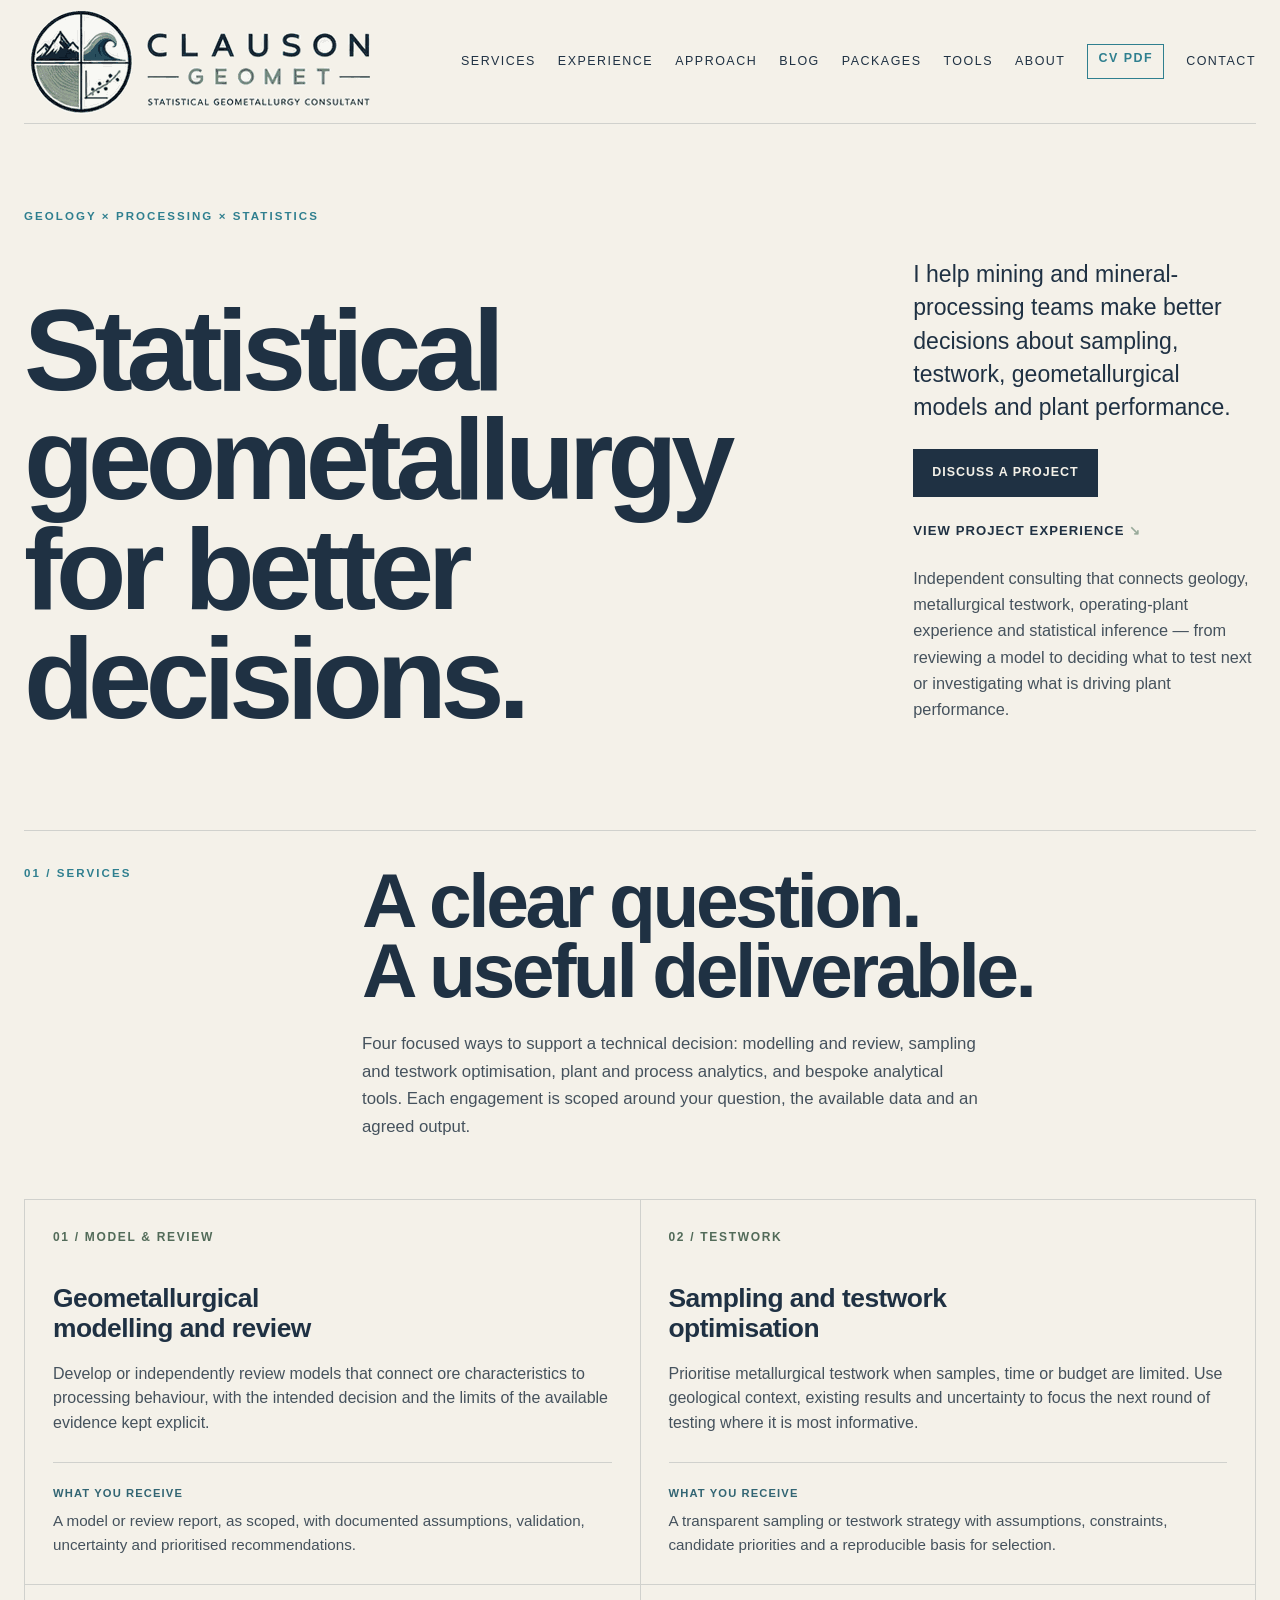
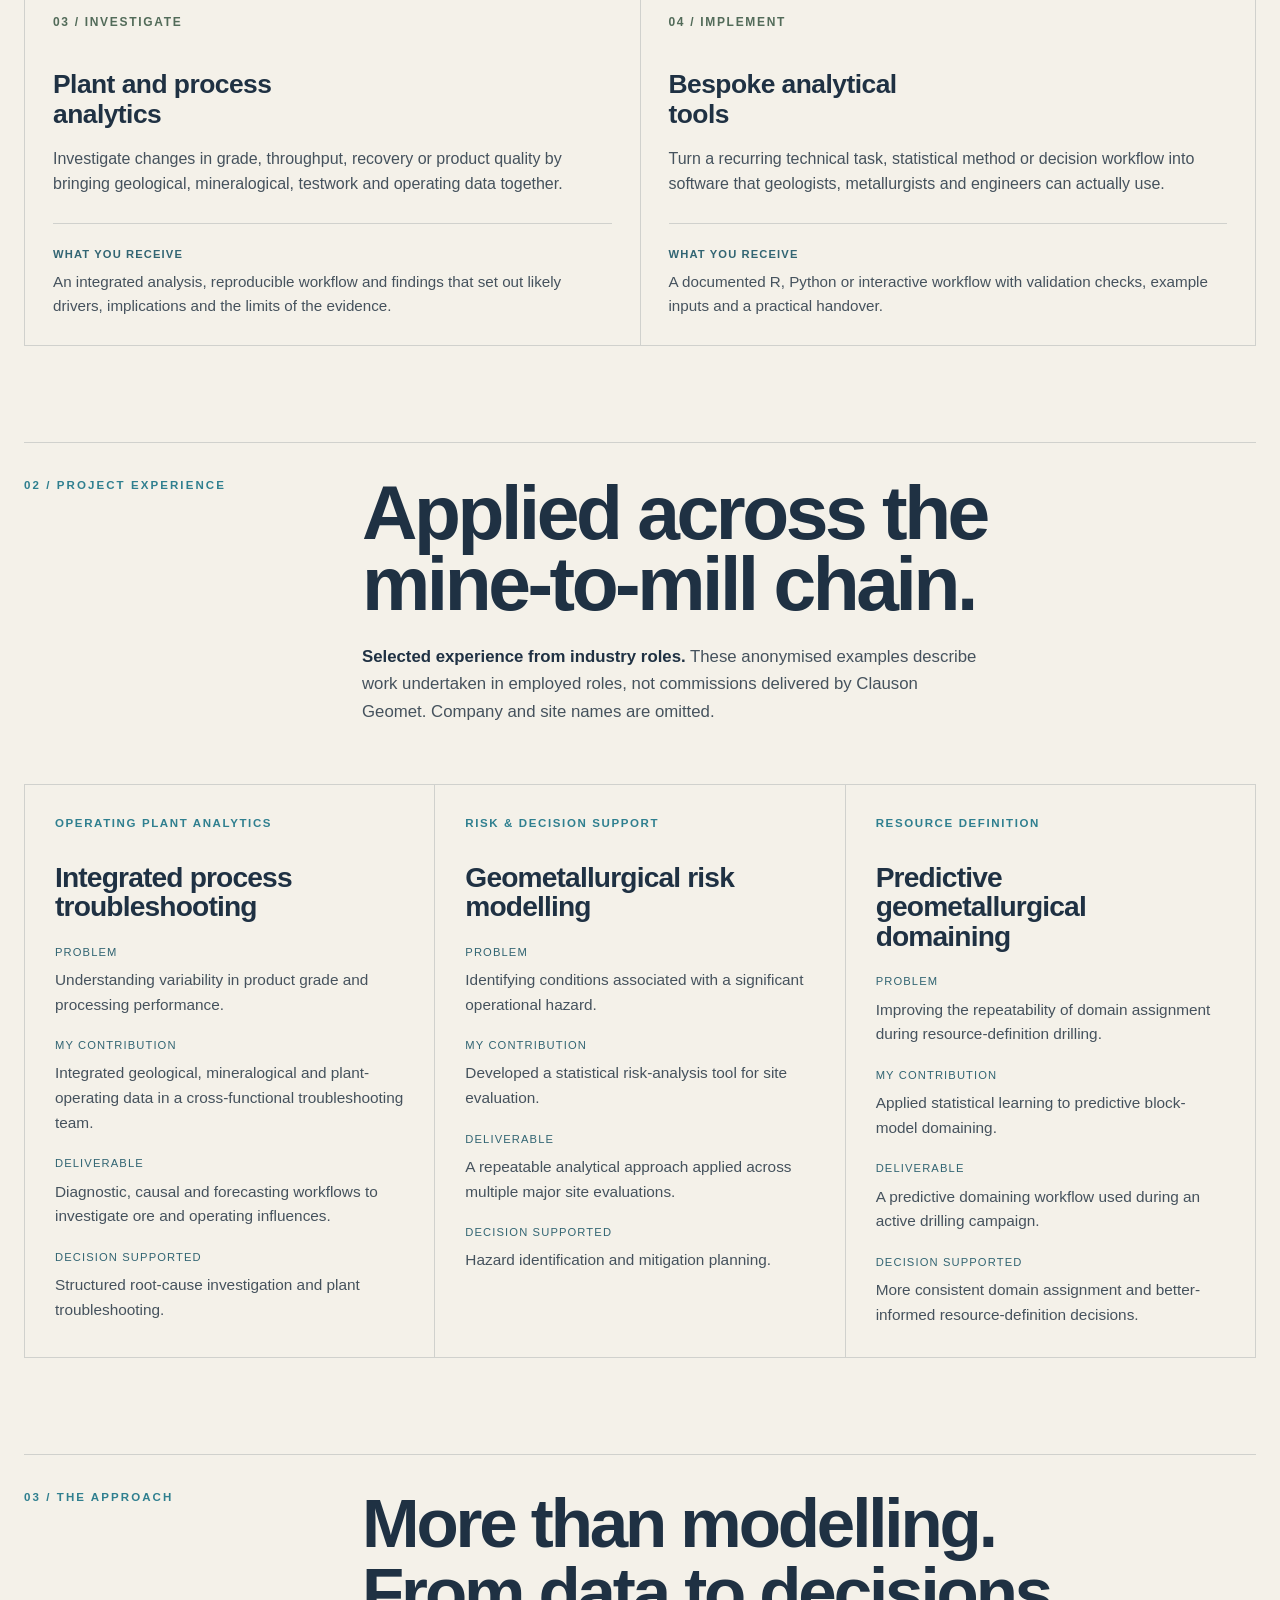
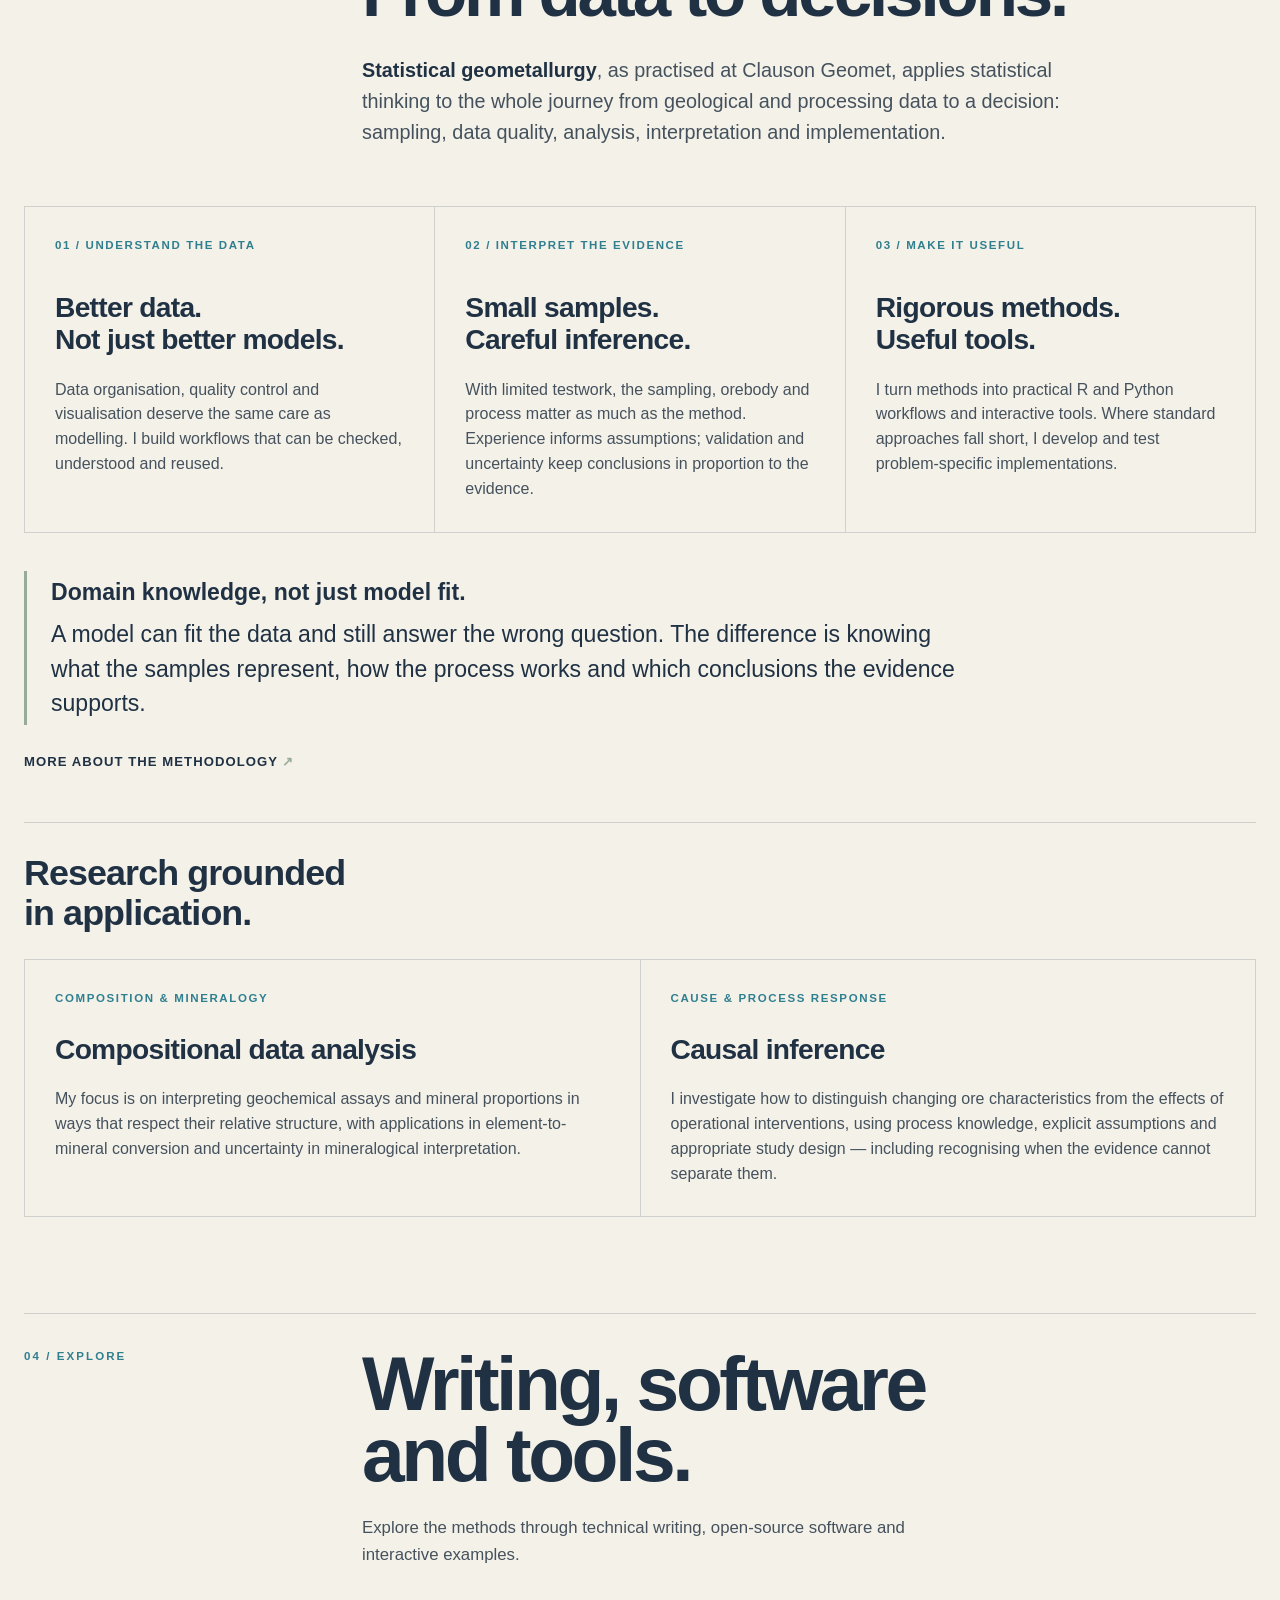
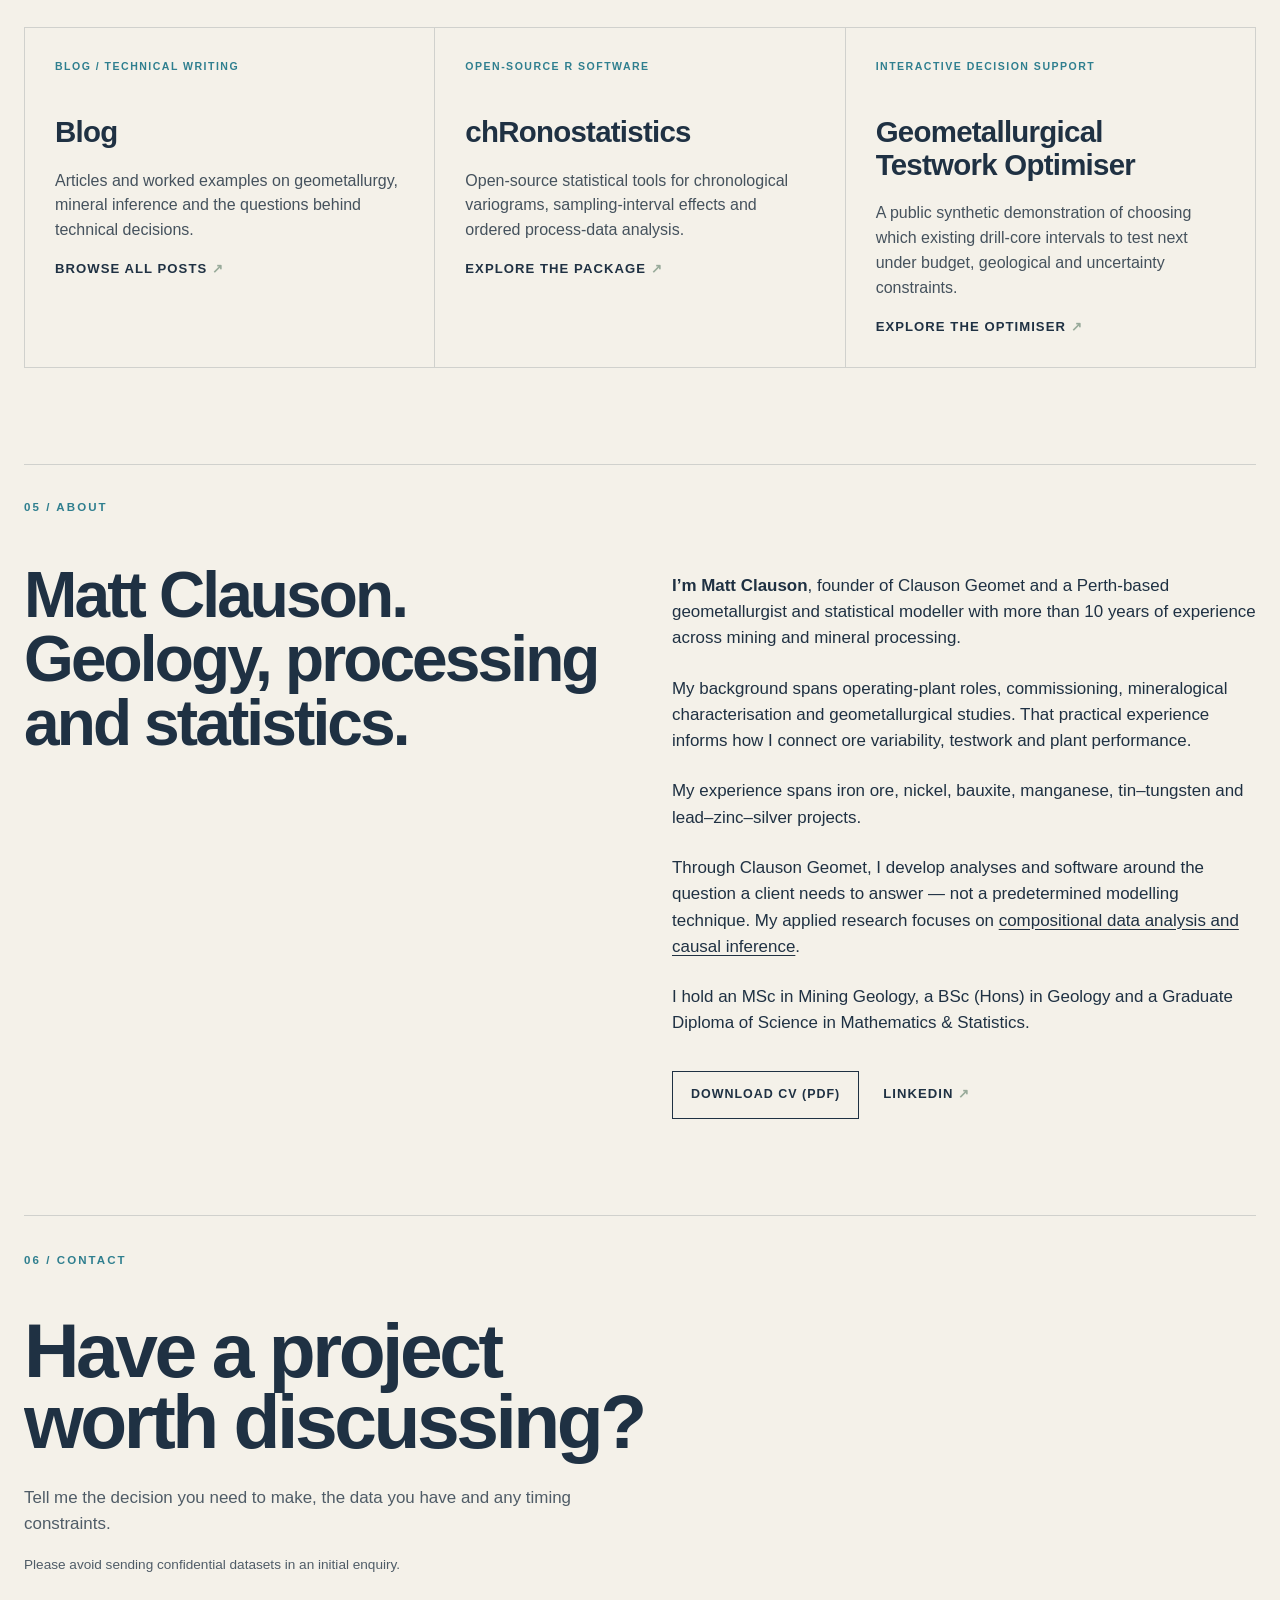
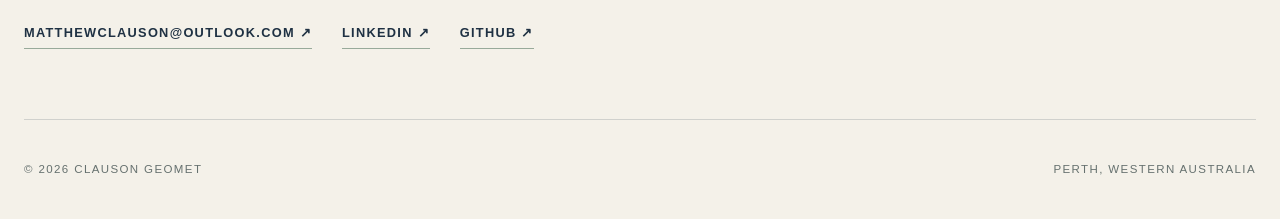
==== commit 0f23a932: "Cache-bust launch homepage styles" ====
--- a/index.html
+++ b/index.html
@@ -26,7 +26,7 @@
   <meta name="twitter:image" content="https://clausongeomet.com/assets/social-preview.png">
   <meta name="twitter:image:alt" content="Clauson Geomet — Statistical geometallurgy for better decisions">
   <link rel="icon" href="assets/logo-mark-final.png" type="image/png">
-  <link rel="stylesheet" href="styles.css">
+  <link rel="stylesheet" href="styles.css?v=20260922-launch">
   <link rel="stylesheet" href="brand-overrides.css">
   <link rel="stylesheet" href="approach.css?v=20260921-release">
 </head>
--- a/styles.css
+++ b/styles.css
@@ -74,7 +74,7 @@
 
 .section-heading{display:grid;grid-template-columns:1fr 3fr;gap:40px;margin-bottom:58px}
 .section-heading h2,.about h2,.contact h2{font-size:clamp(2.8rem,6vw,6.4rem);line-height:.92;letter-spacing:-.045em;margin:0}
-.service-grid{display:grid;grid-template-columns:repeat(3,1fr);border-top:1px solid var(--line);border-left:1px solid var(--line)}
+.service-grid{display:grid;grid-template-columns:repeat(2,minmax(0,1fr));border-top:1px solid var(--line);border-left:1px solid var(--line)}
 .service-card{min-height:390px;padding:28px;border-right:1px solid var(--line);border-bottom:1px solid var(--line);display:flex;flex-direction:column}
 .card-number{font-size:.75rem;letter-spacing:.14em;color:var(--sage);font-weight:700}
 .service-card h3{font-size:1.65rem;margin:100px 0 18px;letter-spacing:-.02em;max-width:13ch}
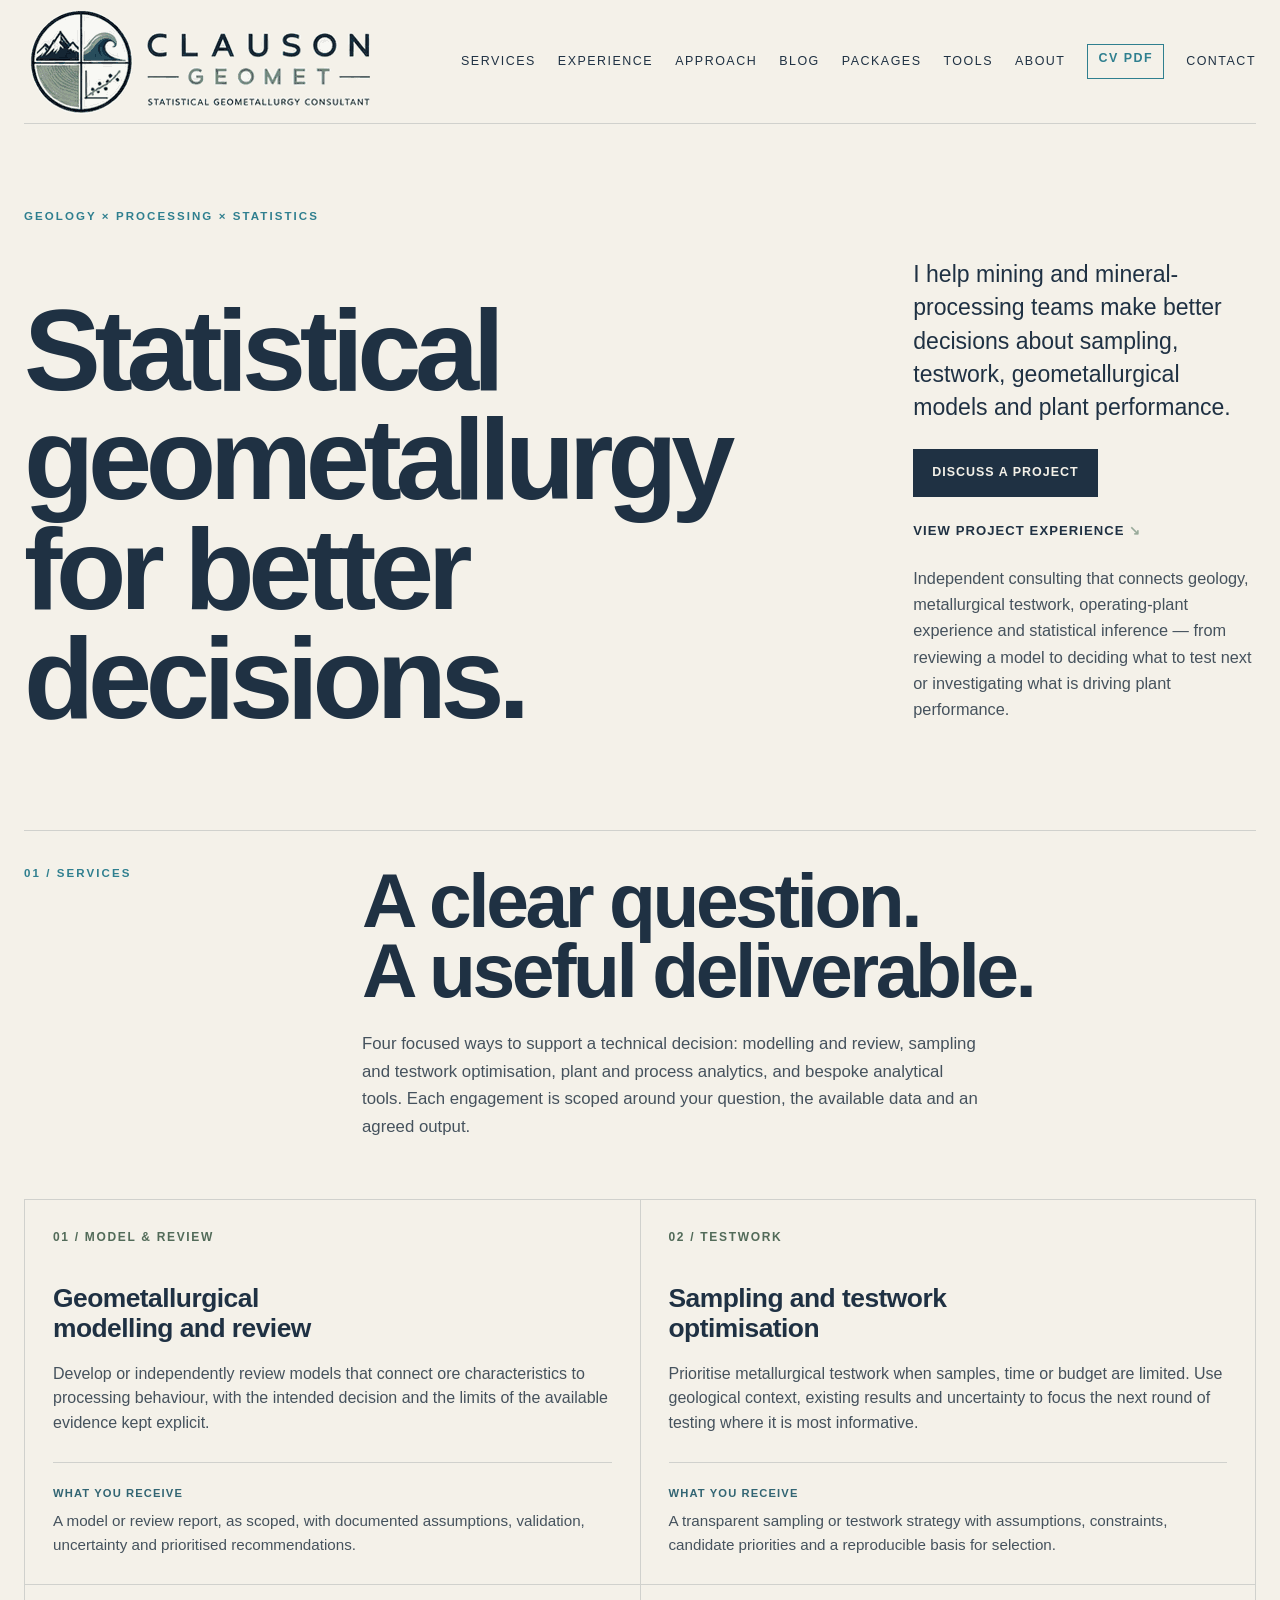
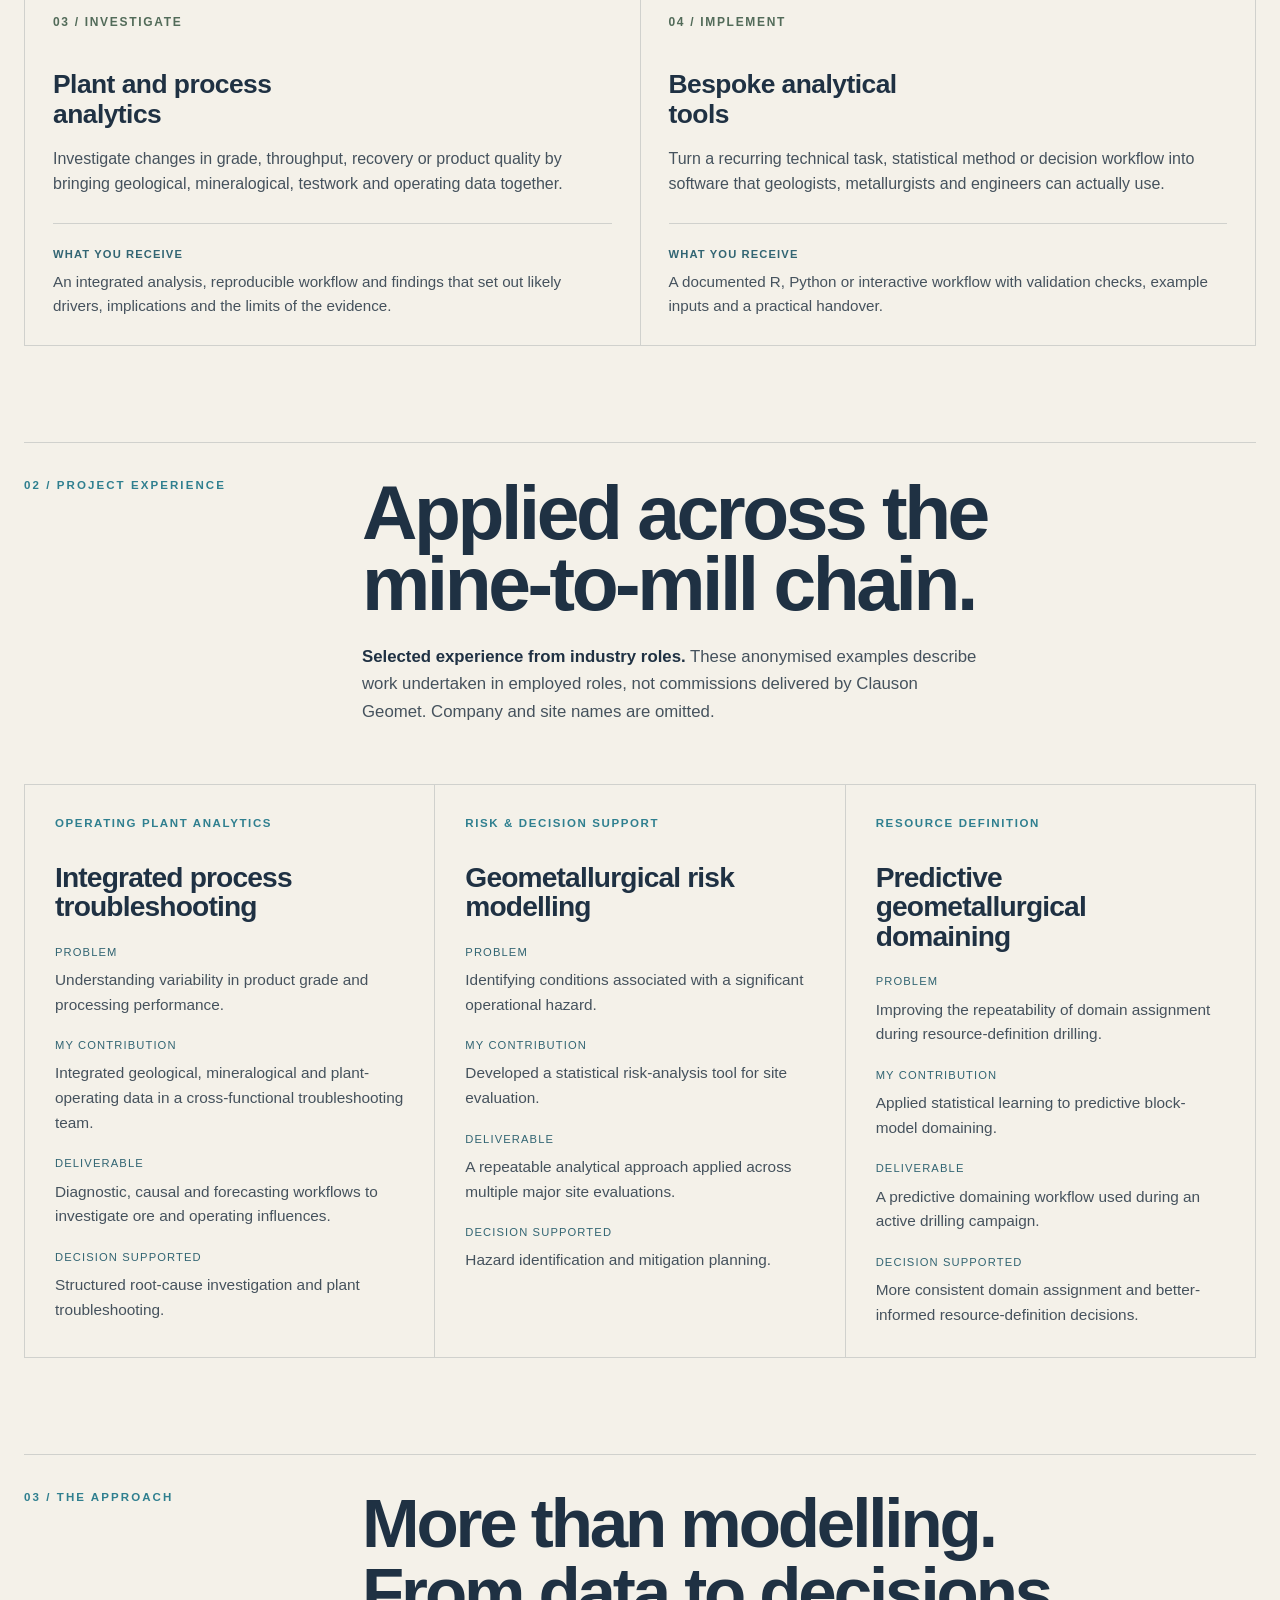
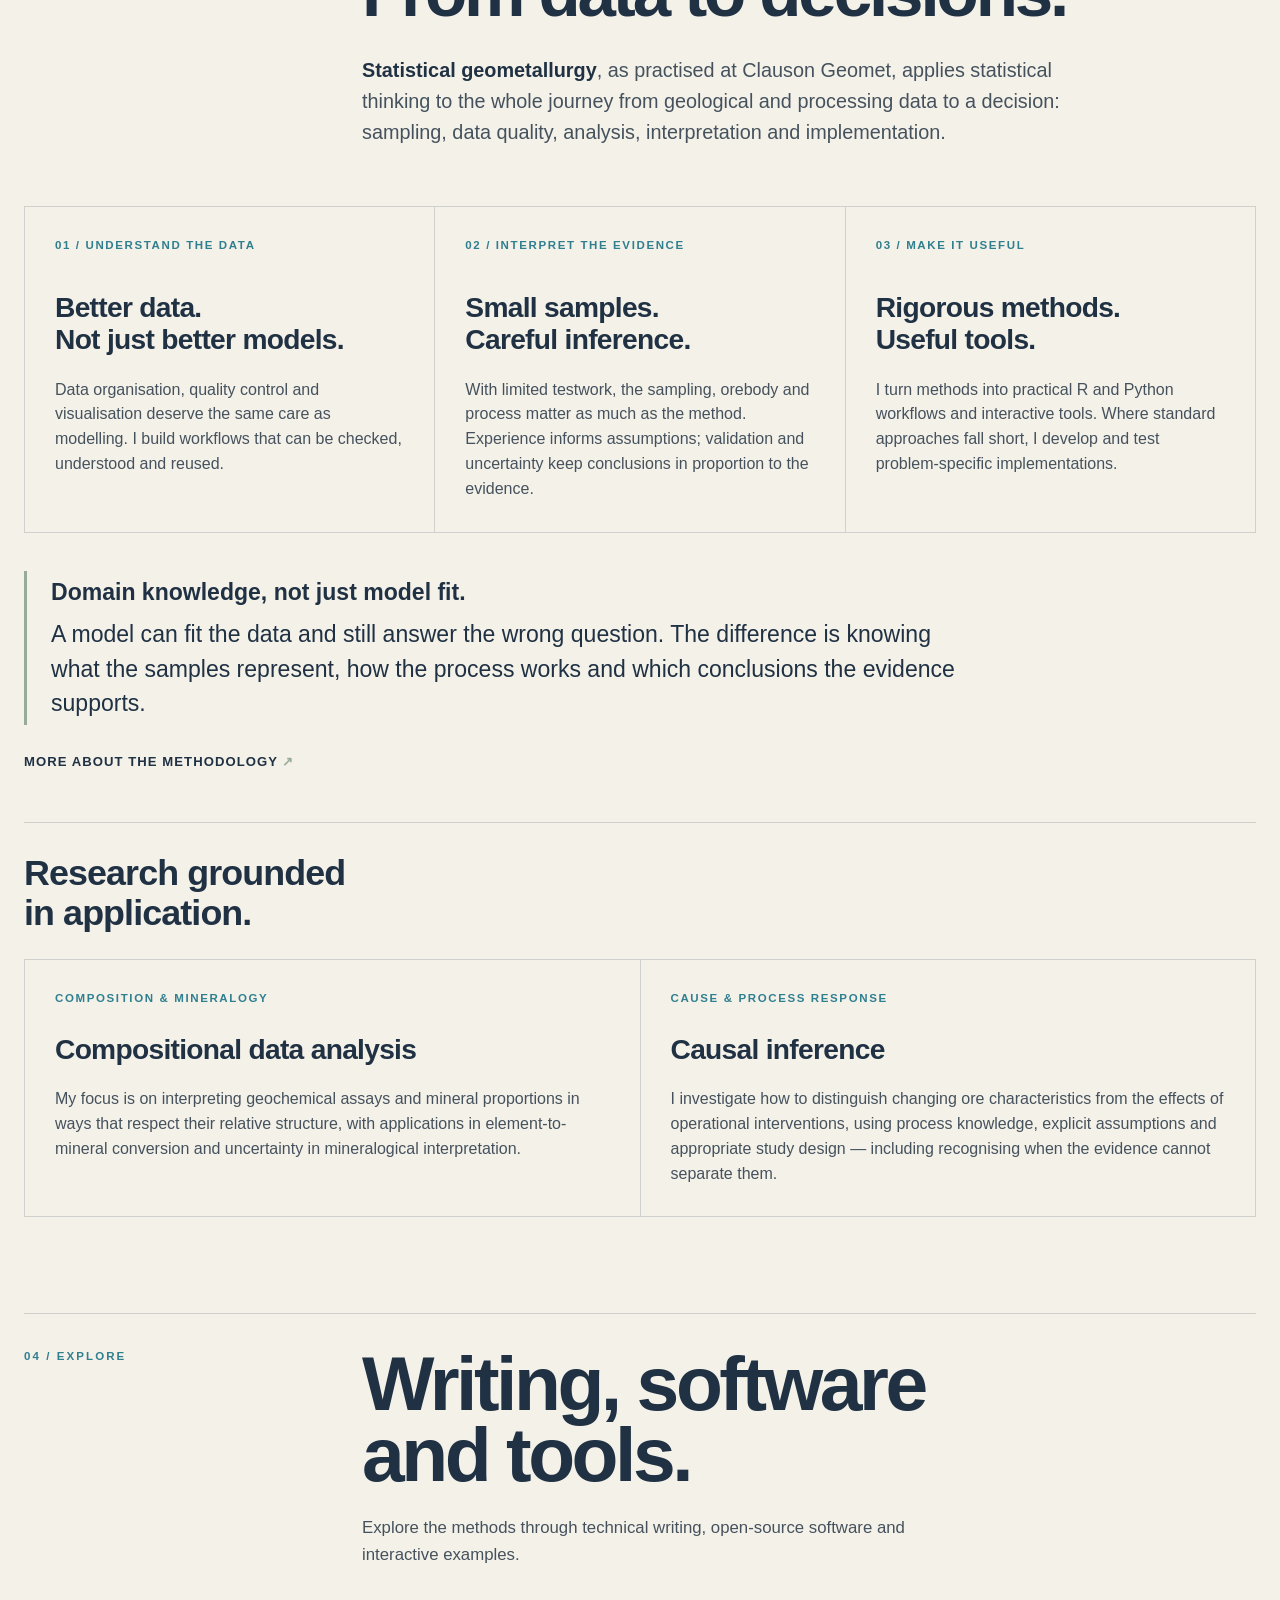
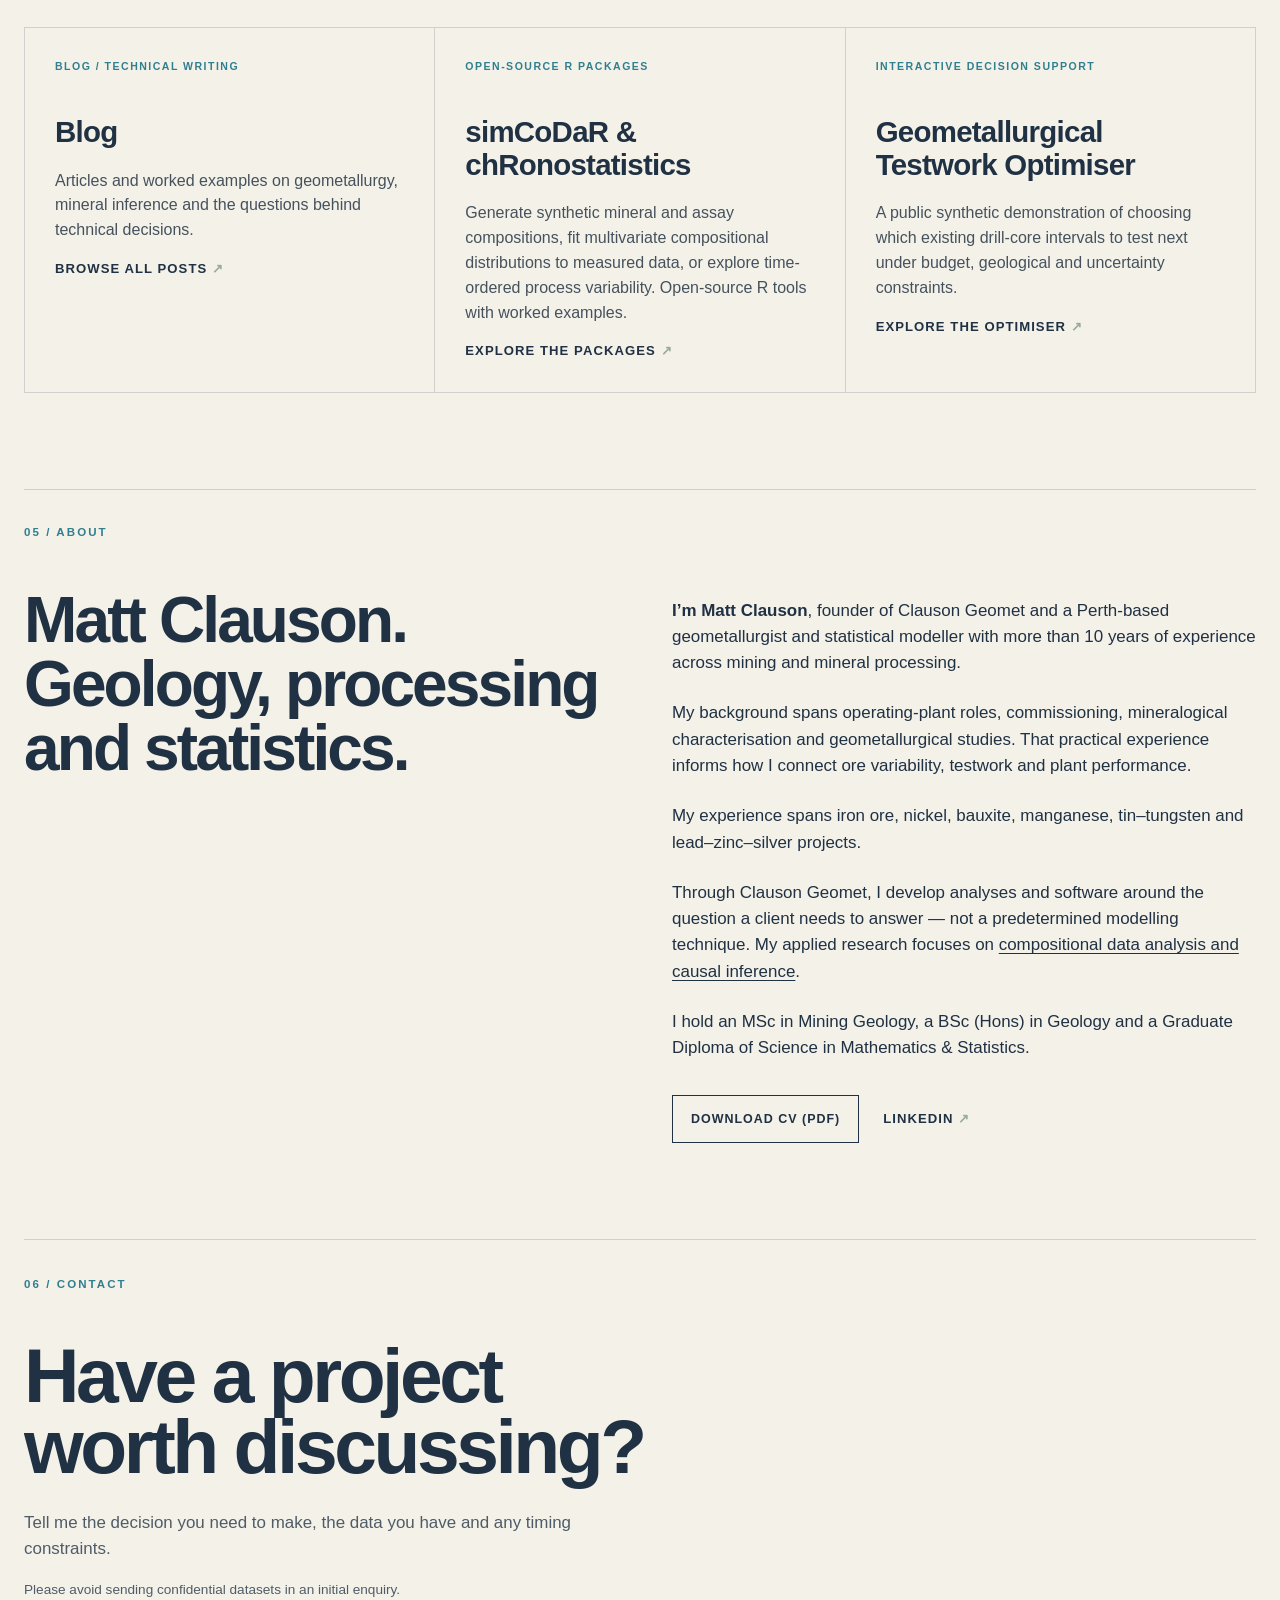
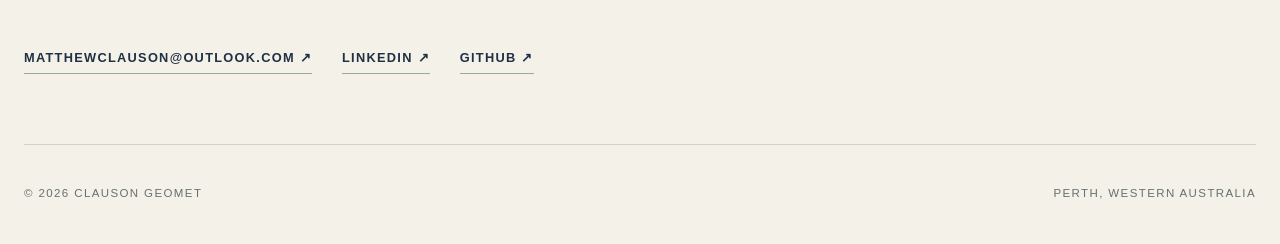
==== commit dcd648af: "site: highlight both public R packages on homepage" ====
--- a/index.html
+++ b/index.html
@@ -191,10 +191,10 @@
           <a class="text-link" href="/writing/">Browse all posts <span aria-hidden="true">↗</span></a>
         </article>
         <article class="resource-card">
-          <p class="experience-kicker">OPEN-SOURCE R SOFTWARE</p>
-          <h3>chRonostatistics</h3>
-          <p>Open-source statistical tools for chronological variograms, sampling-interval effects and ordered process-data analysis.</p>
-          <a class="text-link" href="packages/">Explore the package <span aria-hidden="true">↗</span></a>
+          <p class="experience-kicker">OPEN-SOURCE R PACKAGES</p>
+          <h3>simCoDaR &amp; chRonostatistics</h3>
+          <p>Generate synthetic mineral and assay compositions, fit multivariate compositional distributions to measured data, or explore time-ordered process variability. Open-source R tools with worked examples.</p>
+          <a class="text-link" href="packages/">Explore the packages <span aria-hidden="true">↗</span></a>
         </article>
         <article class="resource-card">
           <p class="experience-kicker">INTERACTIVE DECISION SUPPORT</p>
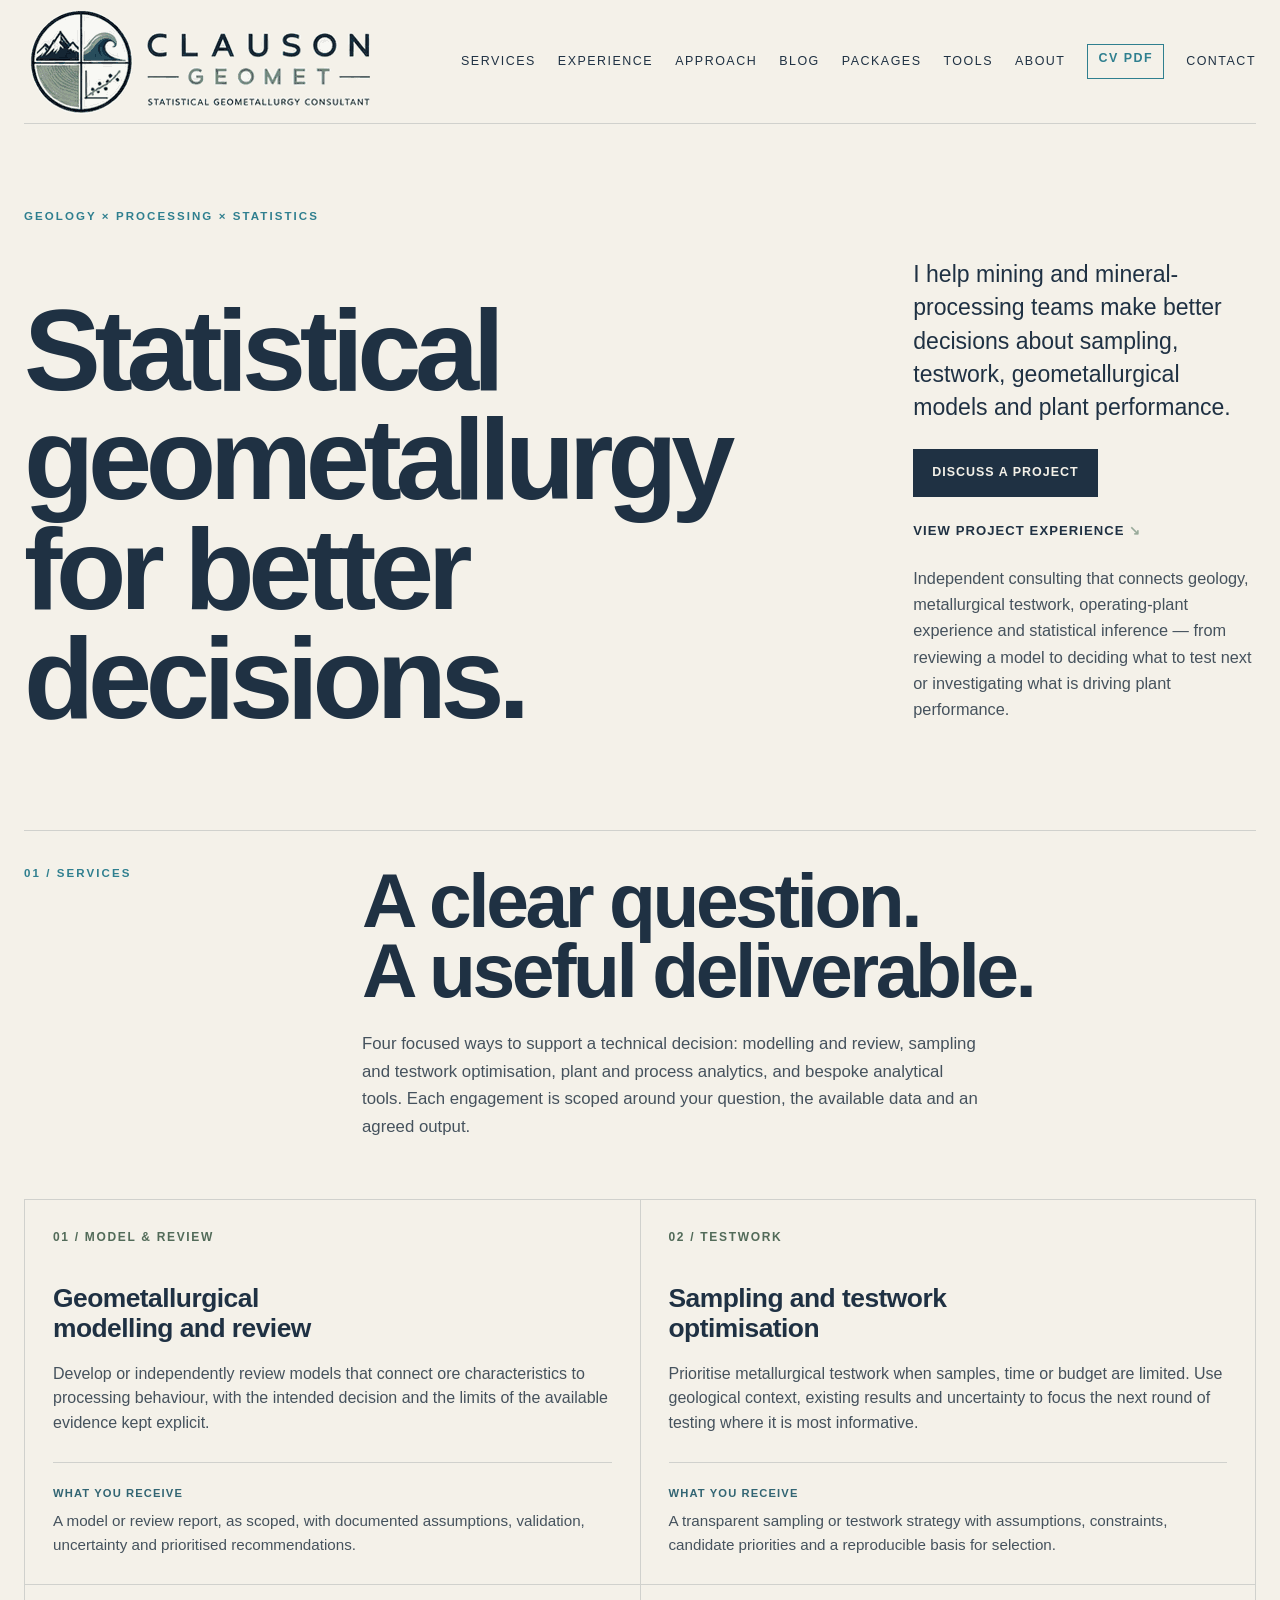
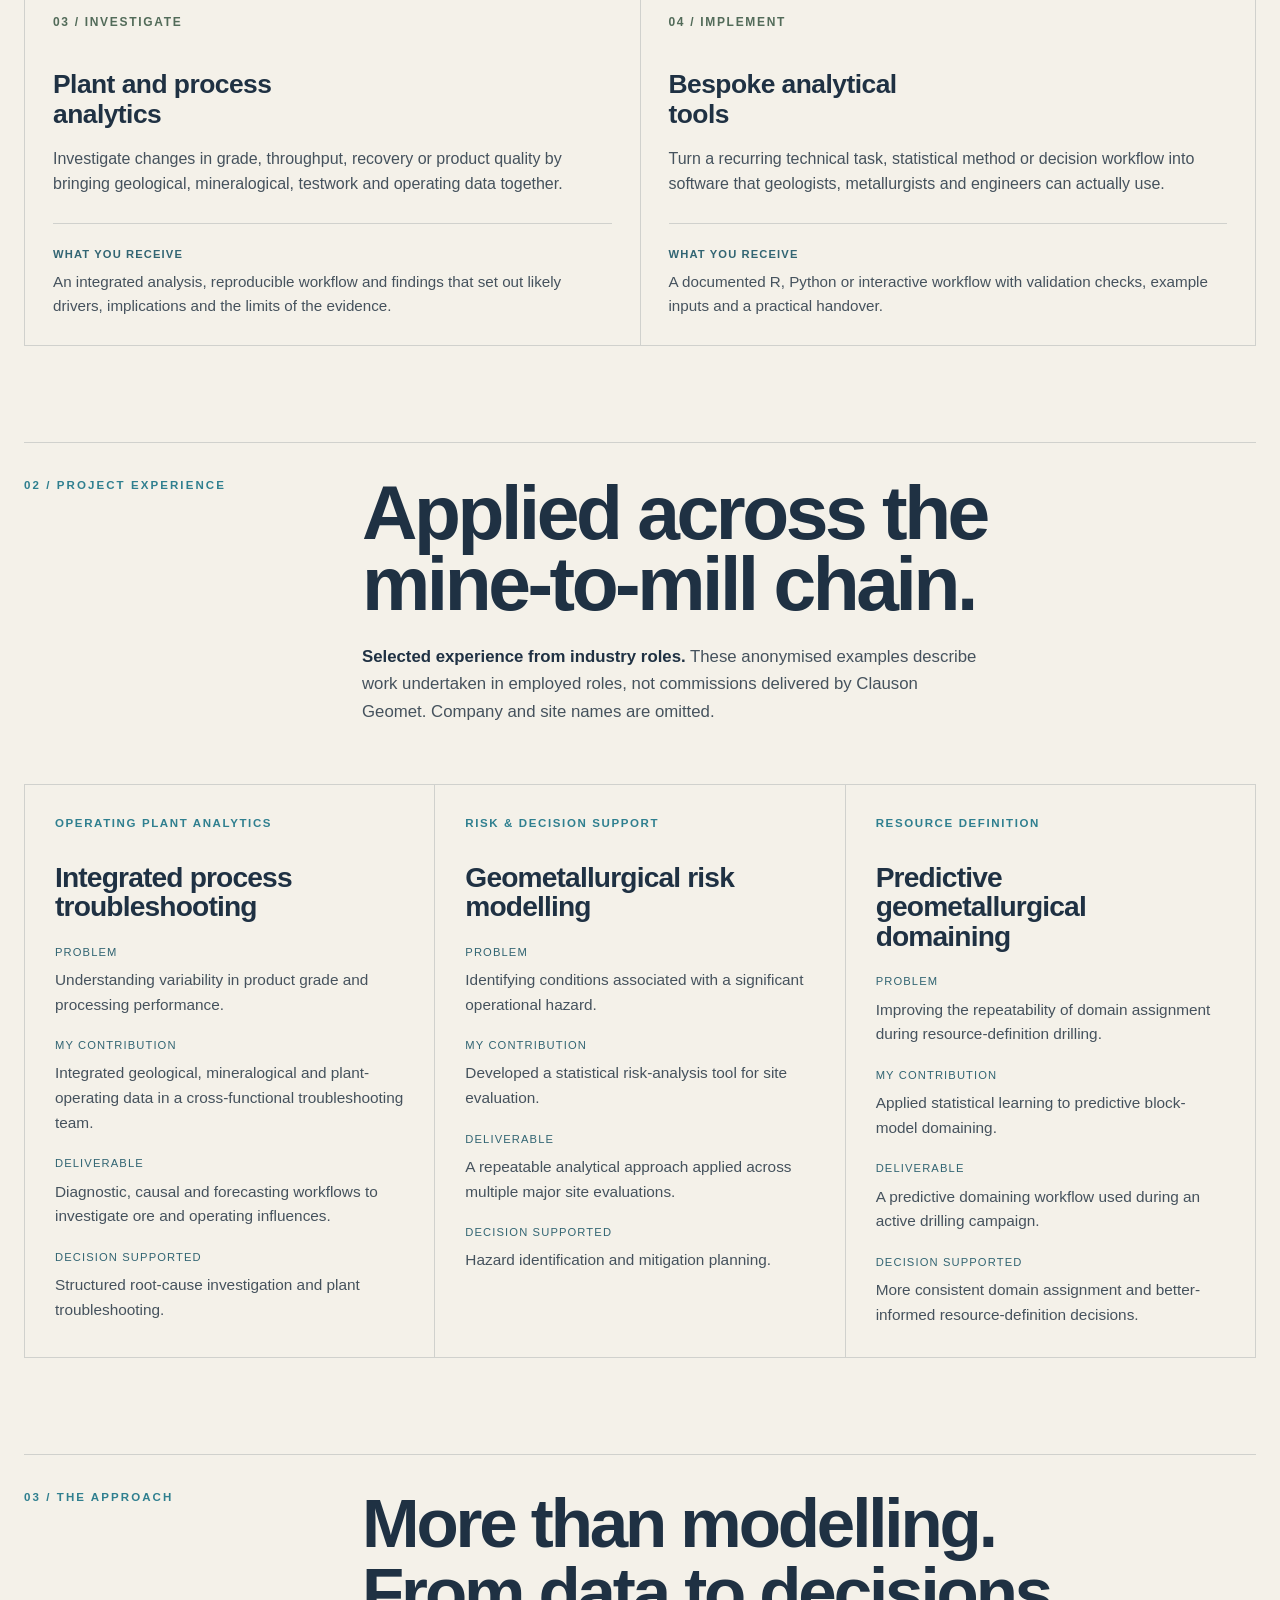
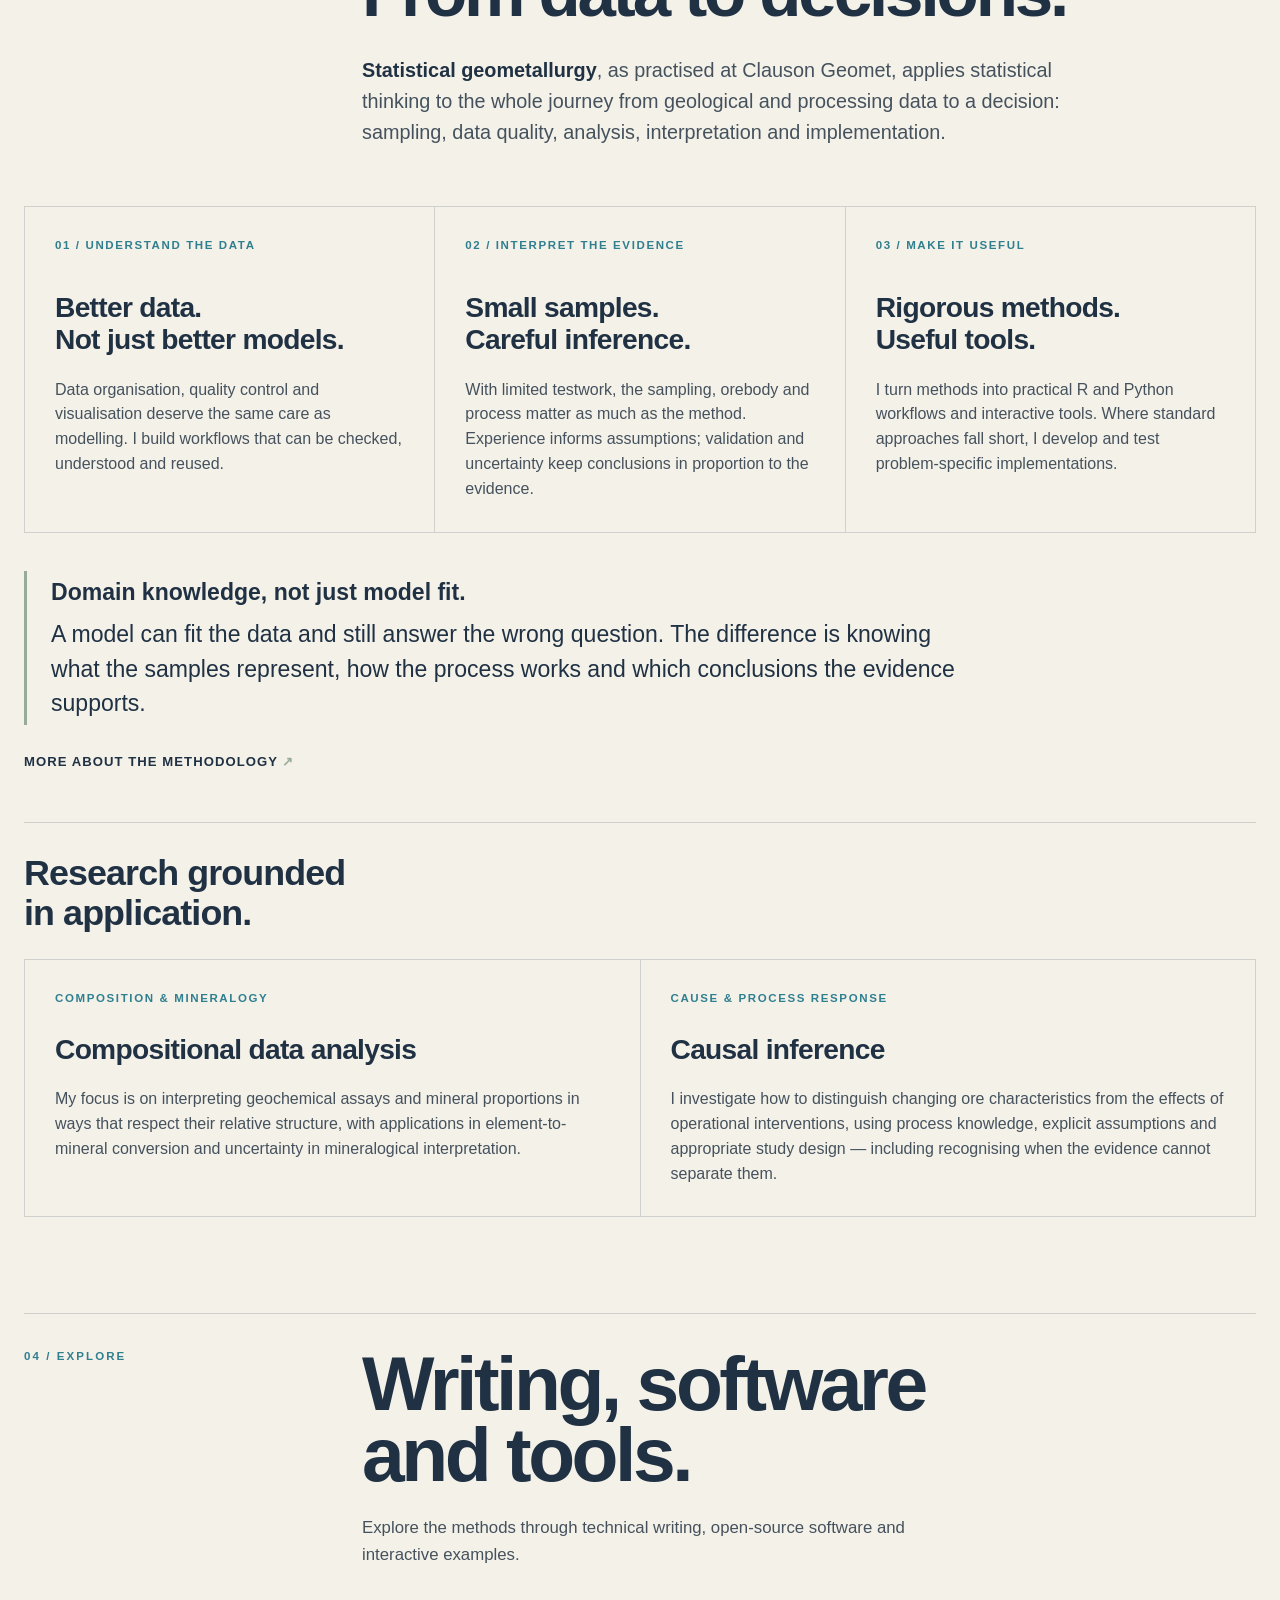
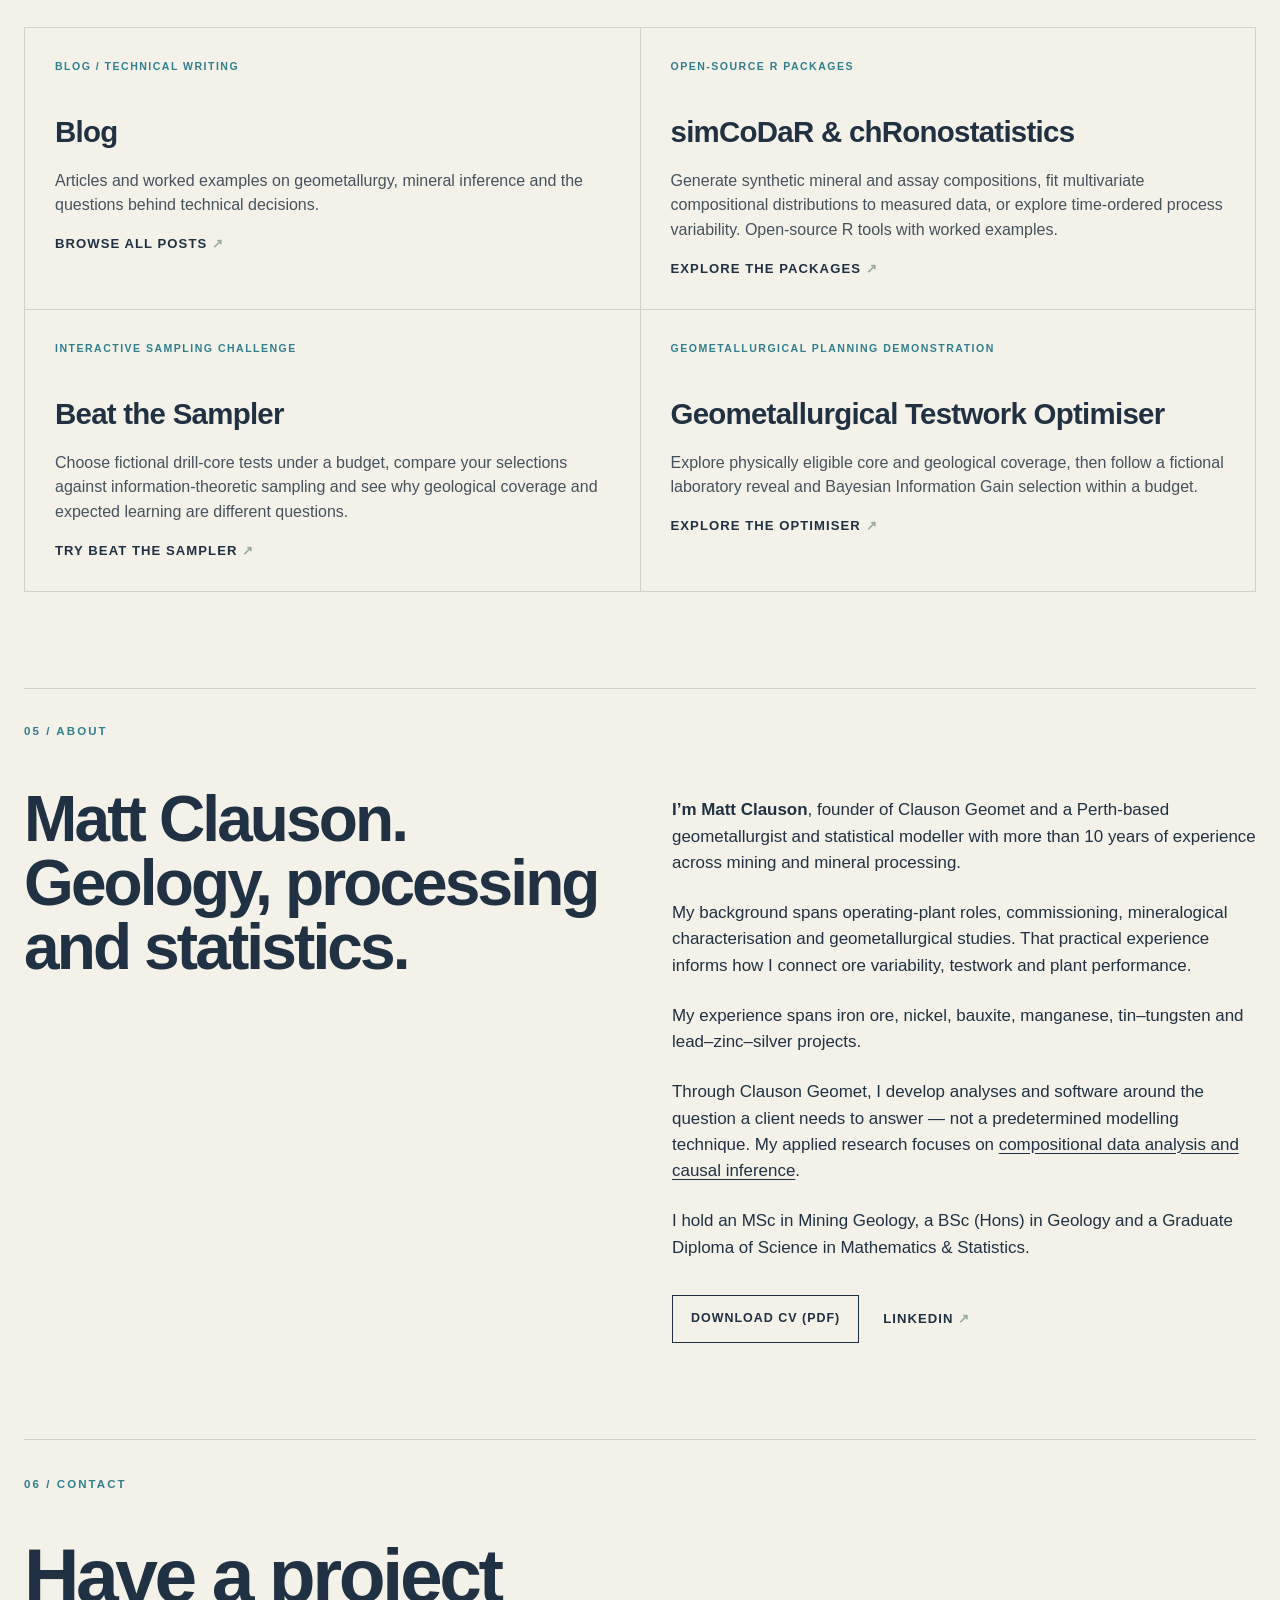
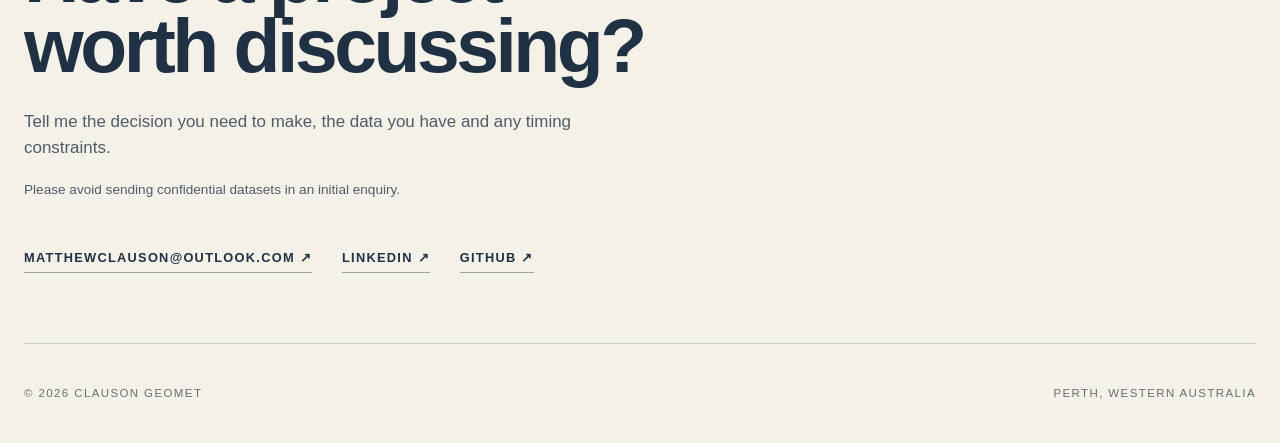
==== commit 19ed0c93: "feat(site): link both public demos from homepage research section" ====
--- a/index.html
+++ b/index.html
@@ -29,6 +29,7 @@
   <link rel="stylesheet" href="styles.css?v=20260922-launch">
   <link rel="stylesheet" href="brand-overrides.css">
   <link rel="stylesheet" href="approach.css?v=20260921-release">
+  <link rel="stylesheet" href="demo-landing.css?v=20261026">
 </head>
 <body>
   <a class="skip-link" href="#top">Skip to content</a>
@@ -197,9 +198,15 @@
           <a class="text-link" href="packages/">Explore the packages <span aria-hidden="true">↗</span></a>
         </article>
         <article class="resource-card">
-          <p class="experience-kicker">INTERACTIVE DECISION SUPPORT</p>
+          <p class="experience-kicker">INTERACTIVE SAMPLING CHALLENGE</p>
+          <h3>Beat the Sampler</h3>
+          <p>Choose fictional drill-core tests under a budget, compare your selections against information-theoretic sampling and see why geological coverage and expected learning are different questions.</p>
+          <a class="text-link" href="beat-the-sampler/">Try Beat the Sampler <span aria-hidden="true">↗</span></a>
+        </article>
+        <article class="resource-card">
+          <p class="experience-kicker">GEOMETALLURGICAL PLANNING DEMONSTRATION</p>
           <h3>Geometallurgical Testwork Optimiser</h3>
-          <p>A public synthetic demonstration of choosing which existing drill-core intervals to test next under budget, geological and uncertainty constraints.</p>
+          <p>Explore physically eligible core and geological coverage, then follow a fictional laboratory reveal and Bayesian Information Gain selection within a budget.</p>
           <a class="text-link" href="drillhole-optimiser/">Explore the optimiser <span aria-hidden="true">↗</span></a>
         </article>
       </div>
--- a/demo-landing.css
+++ b/demo-landing.css
@@ -0,0 +1,62 @@
+/* Public demonstration landing pages. Uses the main Clauson Geomet palette. */
+.demo-page .demo-intro{padding:clamp(40px,5vw,76px) 0 clamp(32px,5vw,64px)}
+.demo-page .demo-intro h1{max-width:18ch;font-size:clamp(2.7rem,6.3vw,5.3rem);line-height:1.04;letter-spacing:-.048em;margin:15px 0 20px;text-wrap:balance}
+.demo-page .demo-intro .section-index{display:block}
+.demo-page .demo-lede{max-width:72ch;font-size:clamp(1.05rem,1.6vw,1.23rem);line-height:1.65;color:#3e505c}
+.demo-page .demo-lede strong{color:var(--navy)}
+.demo-page .demo-actions{display:flex;gap:14px;align-items:center;flex-wrap:wrap;margin:27px 0 18px}
+.demo-page .demo-actions .text-link{display:inline-block;padding:11px 0}
+.demo-page .demo-note{color:#53646d;font-size:.92rem;line-height:1.55;max-width:78ch}
+.demo-page .demo-layout{display:grid;grid-template-columns:minmax(0,1.55fr) minmax(250px,.65fr);gap:clamp(24px,4vw,56px);align-items:start}
+.demo-page .demo-aside{background:var(--paper);border:1px solid var(--line);border-top:4px solid var(--teal);padding:24px;border-radius:11px;min-width:0}
+.demo-page .demo-aside h2{font-size:1.35rem;line-height:1.22;margin:5px 0 15px}
+.demo-page .demo-aside p{color:#45525d;font-size:.94rem;line-height:1.6}
+.demo-page .demo-aside .aside-link{display:block;margin-top:16px;font-size:.82rem;font-weight:750;text-transform:uppercase;letter-spacing:.05em;color:#236877;text-decoration:underline;text-underline-offset:4px}
+.demo-page .demo-facts{display:grid;grid-template-columns:repeat(4,minmax(0,1fr));gap:12px;margin:5px 0 50px}
+.demo-page .demo-fact{min-width:0;padding:22px 20px;background:var(--paper);border:1px solid var(--line);border-radius:9px}
+.demo-page .demo-fact span{display:block;font-size:.69rem;font-weight:750;text-transform:uppercase;letter-spacing:.11em;color:#516570}
+.demo-page .demo-fact strong{display:block;margin:9px 0 4px;font-size:clamp(1.3rem,2.35vw,2rem);line-height:1.15;color:var(--teal)}
+.demo-page .demo-fact p{margin:0;color:#50616b;font-size:.82rem;line-height:1.45}
+.demo-page .demo-section{border-top:1px solid var(--line);padding:34px 0 42px}
+.demo-page .demo-section h2{font-size:clamp(1.65rem,2.6vw,2.55rem);line-height:1.12;letter-spacing:-.028em;max-width:28ch;margin:0 0 20px}
+.demo-page .demo-section>p{font-size:1.02rem;line-height:1.7;max-width:78ch;color:#42525c}
+.demo-page .demo-steps{display:grid;grid-template-columns:repeat(3,minmax(0,1fr));gap:14px;margin:23px 0}
+.demo-page .demo-steps.four{grid-template-columns:repeat(4,minmax(0,1fr))}
+.demo-page .demo-step{padding:22px;background:var(--paper);border:1px solid var(--line);border-radius:10px;min-width:0}
+.demo-page .demo-step .step-number{font-size:.74rem;color:var(--teal);font-weight:800;letter-spacing:.13em}
+.demo-page .demo-step h3{font-size:1.13rem;line-height:1.26;margin:10px 0 10px;letter-spacing:-.015em}
+.demo-page .demo-step p{margin:0;font-size:.91rem;color:#465761;line-height:1.58}
+.demo-page .demo-duo{display:grid;grid-template-columns:repeat(2,minmax(0,1fr));gap:18px;margin:21px 0}
+.demo-page .demo-duo article{background:var(--paper);border:1px solid var(--line);border-radius:10px;padding:24px;min-width:0}
+.demo-page .demo-duo h3{font-size:1.24rem;line-height:1.24;margin:7px 0 12px}
+.demo-page .demo-duo p{color:#465761;line-height:1.65;font-size:.96rem}
+.demo-page .demo-kicker{font-size:.7rem;color:#276c79;font-weight:800;letter-spacing:.11em;text-transform:uppercase}
+.demo-page .demo-quote{font-size:clamp(1.4rem,2.7vw,2rem);line-height:1.34;letter-spacing:-.022em;max-width:45ch;padding:10px 0;color:var(--navy)}
+.demo-page .demo-math{display:block;max-width:100%;overflow-x:auto;white-space:nowrap;background:#e9f0ee;border-left:4px solid var(--teal);border-radius:5px;padding:17px 19px;font-family:Georgia,'Times New Roman',serif;font-size:clamp(1rem,1.65vw,1.24rem);color:#1b3440;margin:18px 0}
+.demo-page .demo-disclaimer{background:#f0ede4;border:1px solid #d6d1c5;border-left:4px solid var(--copper);padding:20px 24px;border-radius:8px;max-width:920px;margin:18px 0 28px}
+.demo-page .demo-disclaimer p{margin:0;font-size:.93rem;color:#3f4f58;line-height:1.65}
+.demo-page .demo-disclaimer p+p{margin-top:10px}
+.demo-page .demo-final{margin:38px 0 80px;padding:28px;background:var(--navy);color:var(--cream);border-radius:12px}
+.demo-page .demo-final h2{font-size:clamp(1.65rem,3vw,2.4rem);letter-spacing:-.03em;line-height:1.18;margin:0 0 13px}
+.demo-page .demo-final p{color:#e3eae8;max-width:72ch}
+.demo-page .demo-final a{color:#c1eaf0;text-decoration:underline;text-underline-offset:4px}
+.demo-page .demo-final .button{background:var(--cream);color:var(--navy);border-color:var(--cream);text-decoration:none}
+.demo-page .demo-final .button:hover{background:#e6eeec}
+#work .resource-grid{grid-template-columns:repeat(2,minmax(0,1fr))}
+@media(max-width:980px){
+  .demo-page .demo-layout{grid-template-columns:1fr}
+  .demo-page .demo-steps.four{grid-template-columns:repeat(2,minmax(0,1fr))}
+}
+@media(max-width:900px){
+  #work .resource-grid{grid-template-columns:1fr}
+}
+@media(max-width:740px){
+  .demo-page .demo-facts{grid-template-columns:repeat(2,minmax(0,1fr))}
+  .demo-page .demo-steps,.demo-page .demo-duo{grid-template-columns:1fr}
+  .demo-page .demo-actions{align-items:flex-start;flex-direction:column;gap:9px}
+  .demo-page .demo-final{padding:22px}
+}
+@media(max-width:430px){
+  .demo-page .demo-fact{padding:15px}
+  .demo-page .demo-steps.four{grid-template-columns:1fr}
+}
